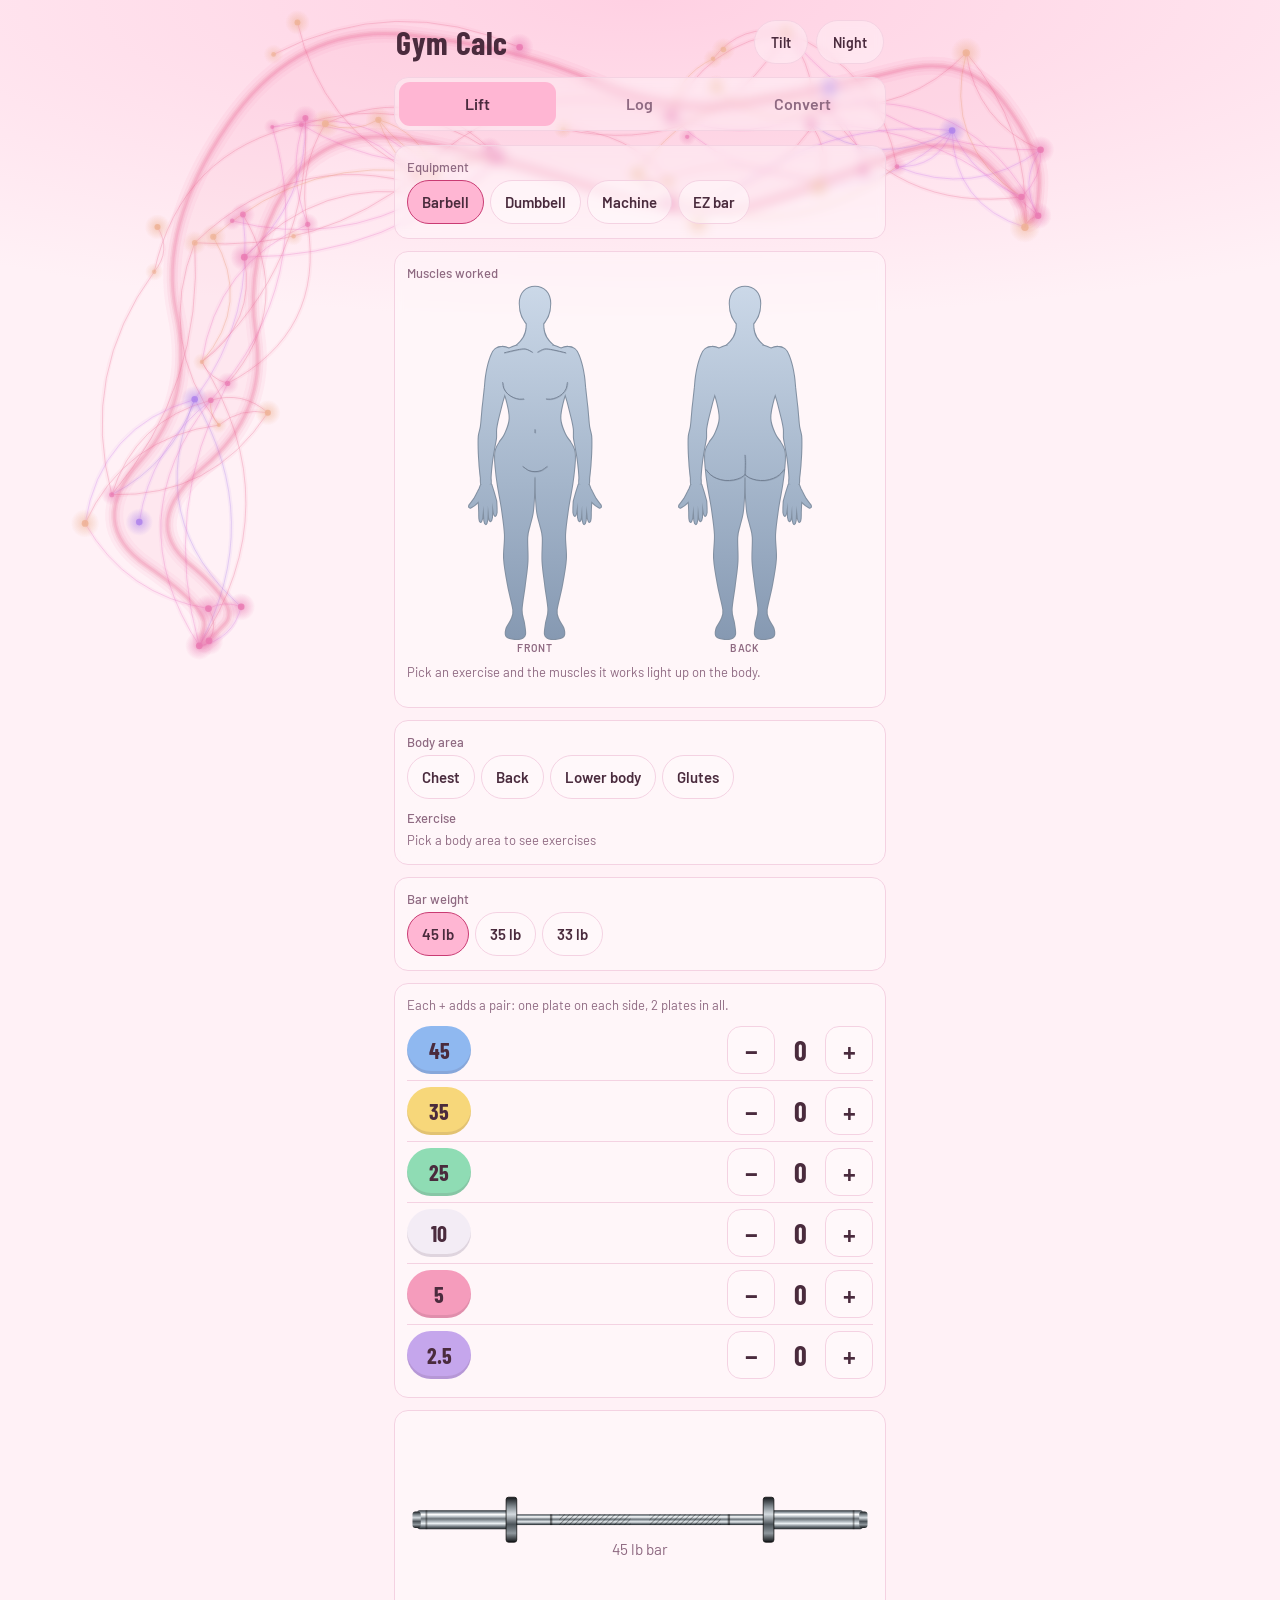
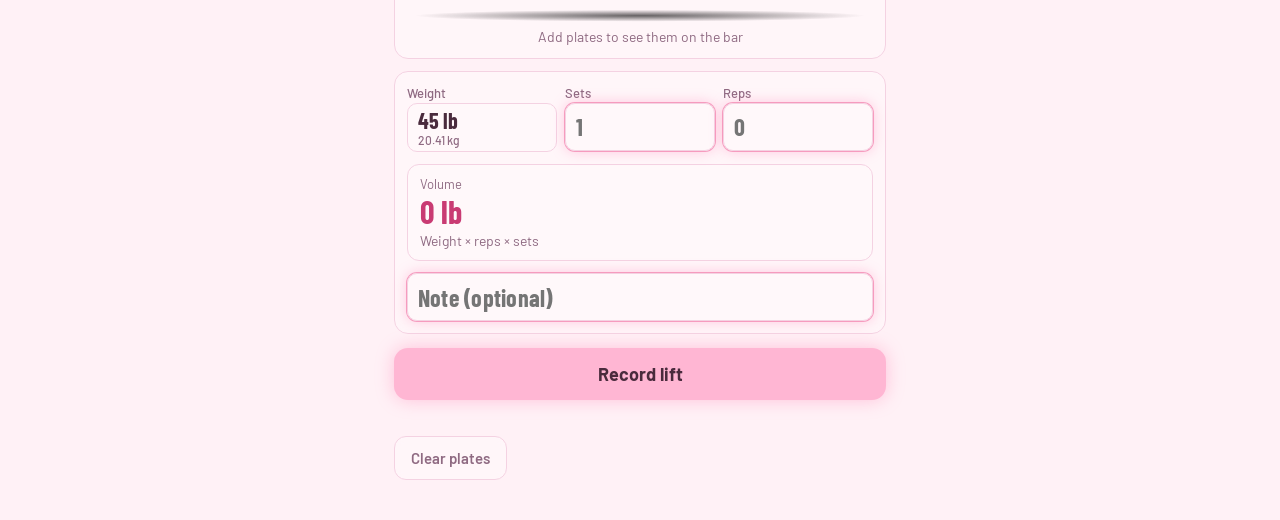
==== index.html @ 7ce55f6a "Add fitness calculator app v1" ====
<!DOCTYPE html>
<html lang="en">
<head>
<meta charset="utf-8">
<meta name="viewport" content="width=device-width, initial-scale=1, viewport-fit=cover">
<meta name="apple-mobile-web-app-capable" content="yes">
<title>Gym Calc</title>
<link rel="preconnect" href="https://fonts.googleapis.com">
<link rel="preconnect" href="https://fonts.gstatic.com" crossorigin>
<link href="https://fonts.googleapis.com/css2?family=Barlow+Condensed:wght@600;700&family=Barlow:wght@400;500;600&display=swap" rel="stylesheet">
<style>
:root{
  box-sizing:border-box;
  padding-top:env(safe-area-inset-top,0px);
  padding-bottom:env(safe-area-inset-bottom,0px);
  /* My Melody pastels: hood pink, milk white, lavender */
  --bg:#fff1f6; --surface:#ffffff; --ink:#4a2b3d; --muted:#8f6a82; --line:#f4d2e2;
  --accent:#ffb6d3; --accent-ink:#4a2b3d; --strong:#c93b73; --focus:#d9487f; --field:rgba(255,250,252,.55); --glow:rgba(255,182,211,.55);
  --res-bg:linear-gradient(135deg,rgba(255,217,232,.58) 0%,rgba(234,220,255,.58) 100%); --res-bd:#f6c6dc; --res-big:#c93b73; --res-ink:#4a2b3d; --res-alt:#7a5570; --res-why:#8f6a82;
  --glass:rgba(255,255,255,.34);
  --msil:#fbeff5; --mline:rgba(143,106,130,.6); --mn:rgba(143,106,130,.17); --mp:#ff8a1f; --ms:#ffd23a;
  --mpa:rgba(201,59,115,.82); --msa:rgba(255,150,195,.85);
  --glowline:rgba(240,111,160,.6); --glowbox:rgba(255,120,175,.40);
  --display:"Barlow Condensed","Arial Narrow",Impact,sans-serif;
  --body:"Barlow",system-ui,-apple-system,"Segoe UI",Roboto,sans-serif;
}
/* night version: plum with the same pink */
:root[data-theme="dark"]{
  --bg:#050a18; --surface:#0b1530; --ink:#e6f3ff; --muted:#8fb0d0; --line:#1b3358;
  --accent:#4fe3ff; --accent-ink:#031420; --strong:#4fe3ff; --focus:#4fe3ff; --field:rgba(6,14,32,.5); --glow:rgba(40,120,255,.22);
  --glass:rgba(8,16,40,.30);
  --msil:#0f1a33; --mline:rgba(143,176,208,.55); --mn:rgba(143,176,208,.17); --mp:#ff8a1f; --ms:#ffd23a;
  --mpa:rgba(79,227,255,.8); --msa:rgba(79,227,255,.38);
  --glowline:rgba(79,227,255,.75); --glowbox:rgba(0,200,255,.45);
  --res-bg:linear-gradient(135deg,rgba(14,40,96,.55) 0%,rgba(40,16,90,.55) 100%); --res-bd:#1f4a8a; --res-big:#7df3ff; --res-ink:#e6f3ff; --res-alt:#b8d4f0; --res-why:#8fb0d0;
}
html{scroll-padding-top:env(safe-area-inset-top,0px);background:radial-gradient(90% 320px at 50% 0,var(--glow),transparent) no-repeat,var(--bg)}
*,*::before,*::after{box-sizing:border-box}
body{margin:0;color:var(--ink);font-family:var(--body);font-size:16px;line-height:1.4;-webkit-text-size-adjust:100%;min-height:100vh}
main{max-width:520px;margin:0 auto;padding:14px 14px 40px}
.top{display:flex;align-items:center;justify-content:space-between;gap:10px;margin:6px 2px 12px}
h1{font-family:var(--display);font-size:32px;margin:0;letter-spacing:.02em;font-weight:700}
#modeBtn,#motionBtn{font:600 14px var(--body);min-height:44px;padding:0 16px;border-radius:22px;border:1px solid var(--line);background:var(--surface);color:var(--ink);cursor:pointer}
nav{display:grid;grid-template-columns:repeat(3,1fr);gap:6px;background:var(--surface);border:1px solid var(--line);padding:4px;border-radius:14px;margin-bottom:14px}
nav button{font:600 16px var(--body);min-height:44px;border:0;border-radius:11px;background:transparent;color:var(--muted);cursor:pointer}
nav button[aria-selected="true"]{background:var(--accent);color:var(--accent-ink)}
section[hidden]{display:none}
.row{background:var(--surface);border:1px solid var(--line);border-radius:14px;padding:12px;margin-bottom:10px;display:grid;grid-template-columns:1fr 24px 1fr;align-items:center;gap:6px}
.row .eq{text-align:center;color:var(--strong);font-weight:600}
.fld{position:relative}
.fld input{padding-right:46px}
.fld .unit{position:absolute;right:13px;top:50%;transform:translateY(-50%);font:600 15px var(--body);color:var(--muted);pointer-events:none}
label.f{display:block;font-size:13px;color:var(--muted);font-weight:500}
input[type=text],input[type=password]{width:100%;min-height:48px;border:1px solid var(--line);background:var(--field);color:var(--ink);border-radius:10px;padding:6px 10px;font:700 24px var(--display);letter-spacing:.01em}
input[type=text],input[type=password]{box-shadow:0 0 0 1px var(--glowline),0 0 14px var(--glowbox)}
input[type=text]:focus,input[type=password]:focus,button:focus-visible{outline:3px solid var(--focus);outline-offset:1px}
input[type=text]:focus,input[type=password]:focus{box-shadow:0 0 0 2px var(--glowline),0 0 24px var(--glowbox)}
.card{background:var(--surface);border:1px solid var(--line);border-radius:14px;padding:12px;margin-bottom:12px}
.seg{display:flex;gap:6px;flex-wrap:wrap;margin:4px 0 2px}
.seg button{font:600 15px var(--body);min-height:44px;padding:0 14px;border-radius:22px;border:1px solid var(--line);background:var(--field);color:var(--ink);cursor:pointer}
.seg button[aria-pressed="true"]{background:var(--accent);color:var(--accent-ink);border-color:var(--strong)}
.plate{display:grid;grid-template-columns:64px 1fr auto;align-items:center;gap:10px;padding:6px 0;border-top:1px solid var(--line)}
.plate:first-of-type{border-top:0}
.chip{height:48px;border-radius:24px;display:flex;align-items:center;justify-content:center;font:700 22px var(--display);box-shadow:inset 0 -3px 0 rgba(74,43,61,.12)}
.step{display:flex;align-items:center;gap:8px}
.step button{width:48px;height:48px;border-radius:14px;border:1px solid var(--line);background:var(--field);color:var(--ink);font:600 26px var(--body);cursor:pointer}
.step button:active{background:var(--accent)}
.step output{min-width:34px;text-align:center;font:700 28px var(--display)}
.result{background:var(--res-bg);border:1px solid var(--res-bd);color:var(--res-ink);border-radius:16px;padding:14px 16px;margin-bottom:12px}
.result .big{font:700 56px/1 var(--display);color:var(--res-big)}
.result .big small{font-size:24px;font-weight:600;margin-left:4px;color:var(--res-ink)}
.result .alt{font:600 26px var(--display);margin-top:4px;color:var(--res-alt)}
.result .why{font-size:14px;margin-top:8px;color:var(--res-why)}
.reset{font:600 15px var(--body);min-height:44px;padding:0 16px;border-radius:12px;border:1px solid var(--line);background:var(--surface);color:var(--muted);cursor:pointer}
.grid3{display:grid;grid-template-columns:repeat(3,1fr);gap:8px}
.viz{padding:8px 8px 12px}
.viz svg{display:block;width:100%;height:auto}
.viz .cap{font-size:14px;color:var(--muted);margin-top:4px;text-align:center}
.viz .cap.warn{color:var(--strong);font-weight:600}
.viz svg{overflow:visible}
.halo-glow,.halo-heart{transform-box:fill-box;transform-origin:center;opacity:0}
.halo-glow{animation:haloGlow 2.8s ease-out both}
.halo-heart{animation:haloHeart 2.8s ease-out both}
@keyframes haloGlow{0%{opacity:0;transform:scale(.95)}14%{opacity:.6;transform:scale(1)}58%{opacity:.46}100%{opacity:0;transform:scale(1.02)}}
@keyframes haloHeart{0%{opacity:0;transform:translate(0,0) scale(.4)}14%{opacity:1;transform:translate(0,0) scale(1)}60%{opacity:.85}100%{opacity:0;transform:translate(var(--dx,0px),var(--dy,0px)) scale(1.1)}}
@media (prefers-reduced-motion:reduce){.halo-glow,.halo-heart{animation:none;display:none}}
.hint{font-size:13px;color:var(--muted);margin:0 0 6px}
.pl2{font-size:14px;color:var(--muted)}
.wbox{min-height:48px;border:1px solid var(--line);background:var(--field);color:var(--ink);border-radius:10px;padding:4px 10px;white-space:nowrap;overflow:hidden}
.wbox .wmain{display:block;font:700 22px/1.15 var(--display)}
.wbox .wsub{display:block;font:500 12px/1.2 var(--body);color:var(--muted)}
.volbox{margin-top:12px;padding:10px 12px;border-radius:12px;border:1px solid var(--line);background:var(--field)}
.volbox .vbig{font:700 32px/1.1 var(--display);color:var(--strong)}
.volbox .vsub{font-size:14px;color:var(--muted);margin-top:2px}
.rec{width:100%;min-height:52px;border-radius:14px;border:0;background:var(--accent);color:var(--accent-ink);font:700 18px var(--body);cursor:pointer;margin:2px 0 6px;box-shadow:0 0 18px var(--glowbox)}
.msg{font-size:14px;margin:0 0 10px;min-height:20px;color:var(--strong)}
.entry{padding:12px 14px}
.entry .t{font-size:13px;color:var(--muted)}
.entry .h{font:700 24px/1.15 var(--display);margin:2px 0}
.entry .s{font-size:15px}
.entry .d{font-size:13px;color:var(--muted);margin-top:2px}
.entry .del{margin-top:8px;font:600 14px var(--body);min-height:40px;padding:0 14px;border-radius:10px;border:1px solid var(--line);background:var(--field);color:var(--muted);cursor:pointer}
#logBox{width:100%;min-height:90px;margin-top:8px;border:1px solid var(--line);background:var(--field);color:var(--ink);border-radius:10px;padding:8px;font:13px/1.35 monospace}
#logBox[hidden]{display:none}
#lExOther[hidden]{display:none}
#ghCard summary{cursor:pointer;min-height:44px;display:flex;align-items:center;font-weight:600;color:var(--ink)}
#ghCard [hidden]{display:none}
#ghCard .rec{margin-top:12px}
[hidden]{display:none!important}
.mapwrap svg{display:block;width:100%;max-width:420px;margin:0 auto;height:auto}
.mapwrap text{font:600 10px var(--body);fill:var(--muted);letter-spacing:.08em}
.mleg{display:flex;flex-direction:column;gap:4px;margin-top:8px;font-size:14px}
.mleg .k{display:inline-flex;align-items:center;gap:6px}
.mleg .sw{width:14px;height:14px;border-radius:4px;display:inline-block}
.mchip{display:inline-flex;align-items:center;margin-right:10px;white-space:nowrap}
.mdot{width:12px;height:12px;border-radius:4px;display:inline-block;margin-right:5px}
.mleg .sw.p{background:var(--mp)}
.mleg .sw.s{background:var(--ms);border:1px solid var(--mp)}
.mi{width:120px!important;text-align:center}
.stepbig{width:56px;height:48px;border-radius:12px;border:1px solid var(--line);background:var(--field);color:var(--ink);font:700 18px var(--body);cursor:pointer}
.btns{display:flex;gap:8px}
#motionBtn[hidden]{display:none}
#motionBtn[aria-pressed="true"]{background:var(--accent);color:var(--accent-ink);border-color:var(--strong)}
#bg{position:fixed;left:0;top:0;width:100%;height:100%;z-index:-1;pointer-events:none}
.card,.row,nav,#modeBtn,#motionBtn,.reset{background:var(--glass);-webkit-backdrop-filter:blur(4px);backdrop-filter:blur(4px)}
.row{background:transparent;border:0;padding:6px 2px;grid-template-columns:1fr 1fr;gap:14px;-webkit-backdrop-filter:none;backdrop-filter:none}
#motionBtn[aria-pressed="true"]{background:var(--accent)}
@media (prefers-reduced-motion:no-preference){.step button{transition:background .1s}}
</style>
</head>
<body>
<canvas id="bg" aria-hidden="true"></canvas>
<main>
  <div class="top"><h1>Gym Calc</h1><div class="btns"><button type="button" id="motionBtn" aria-pressed="false">Tilt</button><button type="button" id="modeBtn" aria-pressed="false">Night</button></div></div>
  <nav role="tablist" aria-label="Tools">
    <button role="tab" id="t-plates" aria-selected="true" data-tab="plates">Lift</button>
    <button role="tab" id="t-log" aria-selected="false" data-tab="log">Log</button>
    <button role="tab" id="t-conv" aria-selected="false" data-tab="conv">Convert</button>
  </nav>

  <section id="conv" role="tabpanel" aria-labelledby="t-conv" hidden></section>

  <section id="plates" role="tabpanel" aria-labelledby="t-plates">
    <div class="card">
      <label class="f">Equipment</label>
      <div class="seg" id="eqSeg"></div>
    </div>
    <div class="card" id="muscleCard">
      <label class="f">Muscles worked</label>
      <div class="mapwrap" id="mMap"></div>
      <div class="mleg" id="mLegend"></div>
      <p class="hint" id="mNote" style="margin:8px 0 0"></p>
    </div>
    <div class="card">
      <div id="lAreaWrap">
        <label class="f">Body area</label>
        <div class="seg" id="lArea"></div>
      </div>
      <label class="f" style="margin-top:10px" id="lExLabel">Exercise</label>
      <div class="seg" id="lEx"></div>
      <input type="text" id="lExOther" aria-label="Exercise name" autocomplete="off" placeholder="Exercise name" style="margin-top:8px" hidden>
      <div id="lAttWrap" hidden>
        <label class="f" style="margin-top:10px">Handle / attachment</label>
        <div class="seg" id="lAtt"></div>
      </div>
    </div>
    <div id="bbCtl">
      <div class="card">
        <label class="f">Bar weight</label>
        <div class="seg" id="pBarSeg"></div>
      </div>
      <div class="card">
        <p class="hint">Each + adds a pair: one plate on each side, 2 plates in all.</p>
        <div id="pList"></div>
      </div>
    </div>
    <div class="card" id="fxCard" hidden>
      <label class="f" id="fxLabel">Weight</label>
      <div id="fxBody"></div>
    </div>
    <div class="card viz" id="pViz"></div>
    <div class="card viz" id="dbViz" hidden></div>
    <div class="card viz" id="ezViz" hidden></div>
    <div class="card" id="liftCard">
      <div class="grid3">
        <div><label class="f">Weight</label><div class="wbox" id="lWeight"><span class="wmain" id="lWMain">0 lb</span><span class="wsub" id="lWSub">0 kg</span></div></div>
        <div><label class="f" for="lSets">Sets</label><input type="text" id="lSets" inputmode="numeric" autocomplete="off" placeholder="1"></div>
        <div><label class="f" for="lReps">Reps</label><input type="text" id="lReps" inputmode="numeric" autocomplete="off" placeholder="0"></div>
      </div>
      <div class="volbox" aria-live="polite">
        <div class="f" style="font-size:13px;color:var(--muted)">Volume</div>
        <div class="vbig" id="lVolBig">0 lb</div>
        <div class="vsub" id="lVolSub">Weight × reps × sets</div>
      </div>
      <input type="text" id="lNote" aria-label="Note" autocomplete="off" placeholder="Note (optional)" style="margin-top:12px">
    </div>
    <button type="button" class="rec" id="lRec">Record lift</button>
    <div class="msg" id="lMsg" role="status"></div>
    <button class="reset" id="pReset">Clear plates</button>
  </section>

  <section id="log" role="tabpanel" aria-labelledby="t-log" hidden>
    <div class="card">
      <div style="display:flex;justify-content:space-between;align-items:baseline;gap:8px">
        <strong id="logCount" style="font:700 22px var(--display)">0 lifts</strong>
        <span class="hint" id="logMsg" style="margin:0"></span>
      </div>
      <div class="seg">
        <button type="button" id="logCopy">Copy as CSV</button>
        <button type="button" id="logClear">Clear all</button>
      </div>
      <textarea id="logBox" readonly hidden aria-label="Log as CSV"></textarea>
    </div>
    <div class="card" id="ghCard">
      <strong style="font:700 20px var(--display)">Private GitHub backup</strong>
      <div class="hint" id="ghStatus" style="margin-top:4px">Saved on this device only.</div>
      <div class="seg">
        <button type="button" id="ghSync" hidden>Sync now</button>
        <button type="button" id="ghDisc" hidden>Disconnect</button>
      </div>
      <details id="ghSetup">
        <summary>Set up</summary>
        <label class="f" for="ghRepo">Private repository (owner/name)</label>
        <input type="text" id="ghRepo" placeholder="yourname/gym-log" autocomplete="off" autocapitalize="off" autocorrect="off" spellcheck="false">
        <label class="f" for="ghPath" style="margin-top:10px">File</label>
        <input type="text" id="ghPath" value="gym-log.json" autocomplete="off" autocapitalize="off" autocorrect="off" spellcheck="false">
        <label class="f" for="ghBranch" style="margin-top:10px">Branch</label>
        <input type="text" id="ghBranch" value="main" autocomplete="off" autocapitalize="off" autocorrect="off" spellcheck="false">
        <label class="f" for="ghToken" style="margin-top:10px">Access token</label>
        <input type="password" id="ghToken" placeholder="github_pat_..." autocomplete="off" autocapitalize="off" autocorrect="off" spellcheck="false">
        <button type="button" class="rec" id="ghConnect">Connect</button>
        <p class="hint">Use a separate PRIVATE repo for the log. Make a fine-grained token that can only reach that one repo, with Contents set to Read and write. The token stays on this device and is never put in the page's code.</p>
      </details>
    </div>
    <div id="logList"></div>
  </section>
</main>

<script>
(function(){
  var LB_PER_KG = 2.20462262185;
  function fmt(n){ if(!isFinite(n)) return ""; return String(parseFloat(n.toFixed(2))); }
  function num(s){ var v = parseFloat(String(s).replace(",", ".")); return isFinite(v) ? v : NaN; }


  /* ---------- E8 background: an elongated oval of E8 points that snakes across the screen when you tilt ---------- */
  var Bg = (function(){
    var cv = document.getElementById("bg");
    var reduce = !!(window.matchMedia && window.matchMedia("(prefers-reduced-motion: reduce)").matches);
    var KEEP_EVERY = 3;        // draw 1 in 3 of the edges between the remaining points
    var PAL = {
      light:{edge:["#b9a4ea","#c79fe6","#e497c8","#f08fb4","#f3a58f"], ea:.38, dot:["#b9a4ea","#d98bd0","#f27fae","#f6a38a"], da:.85, soft:true, contour:"#f08fb4"},
      dark:{edge:["#3a46ff","#1e7bff","#00d4ff","#8a4dff","#8fe6ff"], ea:.56, dot:["#00e5ff","#4a7dff","#a463ff","#ffffff"], da:.95, glow:true, spark:"#7df3ff", contour:"#4d7cff"}
    };
    var pal = PAL.light, theme = "light";
    // colours are built from a hue that the gyro (or the mouse on a computer) turns round the rainbow
    var HUE = {
      light:{base:265, edge:[0,20,55,75,115], dot:[0,35,65,115], con:75, sat:72, ls:[70,72,72,72,74], dl:[72,70,70,76]},
      dark: {base:235, edge:[0,-20,-45,30,-35], dot:[-45,-5,50,0], con:-10, sat:100, ls:[58,62,58,64,78], dl:[62,60,62,100]}
    };
    function hs(h, sa, l, a){ return "hsla(" + (((h % 360) + 360) % 360).toFixed(0) + "," + sa + "%," + l + "%," + (a == null ? 1 : a) + ")"; }
    var EC = [], DC = [], CC = "", SC = "", hue = 0, hueAcc = 0, gact = 0, rot = 0;
    function makeColors(h){
      var Hh = HUE[theme], kq;
      for(kq = 0; kq < 5; kq++) EC[kq] = hs(h + Hh.edge[kq], Hh.sat, Hh.ls[kq]);
      for(kq = 0; kq < 4; kq++) DC[kq] = (theme === "dark" && kq === 3) ? "#ffffff" : hs(h + Hh.dot[kq], Hh.sat, Hh.dl[kq]);
      CC = hs(h + Hh.con, Hh.sat, 62); SC = hs(h - 45, 100, 78);
    }
    function ca(c, a){ return c.charAt(0) === "#" ? rgba(c, a) : c.replace(/,[^,]*\)$/, "," + a + ")"); }

    // --- E8 roots (240), then keep 120 of them as 60 opposite pairs so the cloud stays balanced
    var roots = [], i, j, k, n;
    for(i = 0; i < 8; i++) for(j = i + 1; j < 8; j++) for(var si = -1; si <= 1; si += 2) for(var sj = -1; sj <= 1; sj += 2){
      var v = [0,0,0,0,0,0,0,0]; v[i] = si; v[j] = sj; roots.push(v);
    }
    for(n = 0; n < 256; n++){
      var v2 = [], neg = 0;
      for(k = 0; k < 8; k++){ var sg = ((n >> k) & 1) ? 1 : -1; if(sg < 0) neg++; v2.push(sg * 0.5); }
      if(neg % 2 === 0) roots.push(v2);
    }
    var keyOf = function(v){ return v.join(","); }, byKey = {}, seen = {}, pairs = [];
    roots.forEach(function(v, idx){ byKey[keyOf(v)] = idx; });
    roots.forEach(function(v, idx){
      if(seen[idx]) return;
      var ni = byKey[keyOf(v.map(function(x){ return -x; }))];
      seen[idx] = seen[ni] = 1; pairs.push([idx, ni]);
    });
    var order = pairs.map(function(p, pi){ return [(pi * 37) % pairs.length, p]; }).sort(function(a, b){ return a[0] - b[0]; });
    var kept = [];
    order.slice(0, pairs.length / 2).forEach(function(o){ kept.push(roots[o[1][0]], roots[o[1][1]]); });
    roots = kept;
    var N = roots.length;
    var allA = [], allB = [];
    for(i = 0; i < N; i++) for(j = i + 1; j < N; j++){
      var d = 0;
      for(k = 0; k < 8; k++) d += roots[i][k] * roots[j][k];
      if(Math.abs(d - 1) < 1e-9){ allA.push(i); allB.push(j); }
    }
    var stats = {roots:N, edges:allA.length};
    var ka = [], kb = [];
    for(i = 0; i < allA.length; i += KEEP_EVERY){ ka.push(allA[i]); kb.push(allB[i]); }
    var K = ka.length;
    var bend = new Float32Array(K);
    for(i = 0; i < K; i++) bend[i] = ((i % 2) ? 1 : -1) * (0.2 + 0.16 * (((i * 13) % 5) / 4));

    // --- the snake's route across the screen (normalised to the window): left edge up, over the top, down the right in S-bends
    var PATHN = [[.05,.66],[.05,.50],[.07,.34],[.10,.19],[.17,.08],[.30,.05],[.46,.08],[.62,.04],[.78,.07],[.90,.12],[.95,.26],[.92,.42],[.95,.58],
                 [.93,.74],[.87,.89],[.74,.95],[.58,.92],[.42,.95],[.26,.93],[.12,.87],[.06,.77]];     // a closed loop around the screen
    var poly = [], cumA = [0], pathLen = 1;
    function sampleCR(pts, nn){                          // smooth CLOSED curve through the points
      var n0 = pts.length, Q = [pts[n0 - 1]].concat(pts, [pts[0], pts[1]]), out = [], ii, kk2, t, u, p0, p1, p2, p3, c1x, c1y, c2x, c2y;
      for(ii = 1; ii <= n0; ii++){
        p0 = Q[ii-1]; p1 = Q[ii]; p2 = Q[ii+1]; p3 = Q[ii+2];
        c1x = p1[0] + (p2[0] - p0[0]) / 6; c1y = p1[1] + (p2[1] - p0[1]) / 6; c2x = p2[0] - (p3[0] - p1[0]) / 6; c2y = p2[1] - (p3[1] - p1[1]) / 6;
        for(kk2 = 0; kk2 < nn; kk2++){
          t = kk2 / nn; u = 1 - t;
          out.push([u*u*u*p1[0] + 3*u*u*t*c1x + 3*u*t*t*c2x + t*t*t*p2[0], u*u*u*p1[1] + 3*u*u*t*c1y + 3*u*t*t*c2y + t*t*t*p2[1]]);
        }
      }
      out.push(out[0].slice()); return out;
    }
    function buildPath(W, H){
      poly = sampleCR(PATHN.map(function(p){ return [(0.09 + 0.82 * p[0]) * W, (0.09 + 0.82 * p[1]) * H]; }), 14); cumA = [0];   // kept slightly inside the screen edges
      for(var ii = 1; ii < poly.length; ii++) cumA.push(cumA[ii-1] + Math.sqrt(Math.pow(poly[ii][0] - poly[ii-1][0], 2) + Math.pow(poly[ii][1] - poly[ii-1][1], 2)));
      pathLen = cumA[cumA.length - 1] || 1;
    }
    function pathAt(sv){                                 // point and normal at fraction sv of the route
      var tg = (((sv % 1) + 1) % 1) * pathLen, lo2 = 0, hi2 = cumA.length - 1, mid, f2, a2, b2, dx2, dy2, L2;
      while(hi2 - lo2 > 1){ mid = (lo2 + hi2) >> 1; if(cumA[mid] < tg) lo2 = mid; else hi2 = mid; }
      f2 = (tg - cumA[lo2]) / ((cumA[hi2] - cumA[lo2]) || 1); a2 = poly[lo2]; b2 = poly[hi2];
      dx2 = b2[0] - a2[0]; dy2 = b2[1] - a2[1]; L2 = Math.sqrt(dx2*dx2 + dy2*dy2) || 1;
      return [a2[0] + dx2 * f2, a2[1] + dy2 * f2, -dy2 / L2, dx2 / L2];
    }

    var ctx = cv && cv.getContext ? cv.getContext("2d") : null;
    var api = {stats:stats, kept:K, supported:false,
      setTheme:function(){}, enable:function(){ return Promise.resolve(false); }, disable:function(){}, isOn:function(){ return false; }};
    if(!ctx) return api;

    var base = new Float64Array(N*8), R = new Float64Array(N*8);
    for(i = 0; i < N; i++) for(k = 0; k < 8; k++) base[i*8 + k] = roots[i][k];
    var PL = [[0,1,1],[2,3,.79],[4,5,.61],[6,7,.47],[0,4,.31],[1,5,.27],[2,6,.23],[3,7,.19],[0,6,.13],[1,7,.11]];

    // --- groups: OUTLINE points sit evenly on the heart contour; INNER points fill the heart
    var isOut = new Uint8Array(N), OLx = new Float32Array(N), OLy = new Float32Array(N), ring = [], birth = new Float32Array(N), initR = new Float64Array(N), initX = new Float64Array(N);
    (function(){
      var NBIN = 24, best = [], rmax = new Float32Array(NBIN), o2, x0, y0, th2, r2, bn, kk;
      for(kk = 0; kk < NBIN; kk++) best.push(-1);
      for(i = 0; i < N; i++){
        o2 = i * 8;
        x0 = base[o2] + .45 * base[o2+3] + .3 * base[o2+6];
        y0 = base[o2+1] + .45 * base[o2+4] + .3 * base[o2+7];
        th2 = Math.atan2(x0, -y0); if(th2 < 0) th2 += 6.2832;          // clockwise from "up"
        r2 = Math.sqrt(x0*x0 + y0*y0); initR[i] = r2; initX[i] = x0;
        bn = Math.min(NBIN - 1, Math.floor(th2 / 6.2832 * NBIN));
        if(r2 > rmax[bn]){ rmax[bn] = r2; best[bn] = i; }
      }
      ring = best.filter(function(q){ return q >= 0; });
      ring.forEach(function(idx, r){                    // evenly spaced around the oval's edge
        var psi = (r + 0.5) / ring.length * 6.2832;
        isOut[idx] = 1;
        OLx[idx] = Math.sin(psi);                       // along the snake
        OLy[idx] = -Math.cos(psi);                      // across it
      });
      // inner points are "born" one after another, from the middle outwards: 15 right after the first second, the rest by about 70
      var inner = [], early = {}, later = [], stepE;
      for(kk = 0; kk < N; kk++) if(!isOut[kk]) inner.push(kk);
      inner.sort(function(a2, b2){ return initX[a2] - initX[b2]; });          // walk along the body ...
      stepE = inner.length / 36;
      for(kk = 0; kk < 36; kk++) early[inner[Math.min(inner.length - 1, Math.floor(kk * stepE + stepE / 2))]] = 1;   // ... and take 36 evenly spread points to start with
      inner.forEach(function(idx){ if(!early[idx]) later.push(idx); });
      later.sort(function(a2, b2){ return initR[a2] - initR[b2]; });
      Object.keys(early).forEach(function(idx, n3){ birth[+idx] = 0.05 + n3 * 0.015; });
      later.forEach(function(idx, rnk){ birth[idx] = 6 + 64 * Math.pow(rnk / Math.max(1, later.length - 1), 0.85); });
    })();

    var pAlpha = new Float32Array(N), dA = new Float32Array(N);
    for(i = 0; i < N; i++) dA[i] = 1;
    var tx3 = new Float32Array(N), ty3 = new Float32Array(N), tz3 = new Float32Array(N);
    var sx = new Float32Array(N), sy = new Float32Array(N), sd = new Float32Array(N), hid = new Float32Array(N);
    var eBr = new Float32Array(K), eBk = new Uint8Array(K);
    var NB = 32, rb = new Float32Array(NB), rbT = new Float32Array(NB), rbInit = false, phA = new Float64Array(N), rrA = new Float64Array(N);
    var SP = [];
    for(i = 0; i < 18; i++) SP.push({e:-1, u:1, v:0.8 + Math.random() * 1.2});

    var W = 0, H = 0, dpr = 1, needDraw = true;
    function resize(){
      dpr = Math.min(window.devicePixelRatio || 1, 2);
      W = window.innerWidth; H = window.innerHeight;
      cv.width = Math.round(W * dpr); cv.height = Math.round(H * dpr);
      buildPath(W, H);
      needDraw = true;
      if(reduce) render(.016);
    }
    function clamp(x, a, b){ return x < a ? a : (x > b ? b : x); }
    function rgba(hex, a){ var v = parseInt(hex.slice(1), 16); return 'rgba(' + (v >> 16) + ',' + ((v >> 8) & 255) + ',' + (v & 255) + ',' + a + ')'; }

    var clock = 0, tx = 0, ty = 0, stx = 0, sty = 0, act = 0, last = 0, acc = 0, stride = 1, cost = 0, nf = 0, rhoS = 0, prog = 0, tprog = 0, mode = 0, sS = null, sGap = 0, wph = 0;

    function render(dt){
      if(W < 2 || H < 2) return;
      // tilt -> smoothed position; "act" says how much tilting is happening right now
      var pstx = stx, psty = sty, s = Math.min(1, dt * 6);
      stx += (tx - stx) * s; sty += (ty - sty) * s;
      var vel = (Math.abs(stx - pstx) + Math.abs(sty - psty)) / Math.max(dt, 0.001);
      var pprog = prog; prog += (tprog - prog) * Math.min(1, dt * 3);                      // how far down the page you are (0 top .. 1 bottom)
      gact += (Math.min(1, vel * 0.5) - gact) * Math.min(1, dt * 5);                       // how much the phone is moving
      hueAcc += dt * gact * 70;                                                             // keep cycling through the rainbow while it moves
      hue = HUE[theme].base + 150 * stx + 100 * sty + hueAcc; makeColors(hue);
      act += (Math.min(1, vel * 0.5 + Math.abs(prog - pprog) / Math.max(dt, 0.001) * 8 + sGap * 6) - act) * Math.min(1, dt * 5);

      // the 8D rotation is steered by the tilt only (rests at 0 when you hold still)
      if(!reduce) rot += dt * 0.1;                      // the E8 pattern turns on its own, slowly
      var angle = rot;
      var tNow = reduce ? 1e6 : clock, grow = 0.9 + 0.1 * (1 - Math.exp(-tNow / 35)), pa;   // inner cluster starts small and spreads
      R.set(base);
      var p, o, a, b, th, c, sn, xa, xb;
      for(p = 0; p < PL.length; p++){
        a = PL[p][0]; b = PL[p][1]; th = angle * PL[p][2]; c = Math.cos(th); sn = Math.sin(th);
        for(i = 0; i < N; i++){
          o = i * 8; xa = R[o + a]; xb = R[o + b];
          R[o + a] = c * xa - sn * xb; R[o + b] = sn * xa + c * xb;
        }
      }
      var rho = 0, x, y, hh, hmin = 1e9, hmax = -1e9;
      for(i = 0; i < N; i++){
        o = i * 8;
        x = R[o] + .45 * R[o+3] + .3 * R[o+6];
        y = R[o+1] + .45 * R[o+4] + .3 * R[o+7];
        tx3[i] = x; ty3[i] = y; tz3[i] = R[o+2] + .45 * R[o+5] + .3 * R[o+6];
        hh = Math.sqrt(x*x + y*y); if(hh > rho) rho = hh;
        hh = 0; for(k = 3; k < 8; k++) hh += R[o + k] * R[o + k];
        hh = Math.sqrt(hh); hid[i] = hh; if(hh < hmin) hmin = hh; if(hh > hmax) hmax = hh;
      }
      rhoS = rhoS ? rhoS + (rho - rhoS) * Math.min(1, dt * 2) : rho;
      for(i = 0; i < N; i++) hid[i] = (hid[i] - hmin) / (hmax - hmin + 1e-12);

      // the snake: an oval of E8 points that slides along the S-shaped route as you tilt
      var Hl = 0.24, Wpx = Math.min(W, H) * 0.075, Aw = Wpx * 0.85;   // long, slim and wiggly
      wph += dt * (0.5 + act * 2.2);                   // the helix and the ripple keep turning gently                                                          // the wiggle travels down the body while it moves
      var sTarget = mode === 0 ? 0.17 + prog * 0.57 : 0.74 + (1 - prog) * 0.43;   // heading down: top-left -> right side -> bottom;  after the bottom: bottom -> up the LEFT side -> top-left
      if(sS === null) sS = sTarget;
      var dS = ((sTarget - sS + 0.5) % 1 + 1) % 1 - 0.5;                           // shortest way round the loop, so it never rewinds
      sS += dS * Math.min(1, dt * 8); sGap = Math.abs(dS);
      var s0 = sS;
      var ux, uy, ph, q, f, w, xm, ym, zm, bi, rbound, j0, j1, psn, wave, spp, tpr, psi, zz, crs, dp;
      rb.fill(0);
      for(i = 0; i < N; i++){
        ux = tx3[i]; uy = -ty3[i];
        phA[i] = Math.atan2(uy, ux); rrA[i] = Math.sqrt(ux*ux + uy*uy);
        if(isOut[i]) continue;
        bi = ((Math.floor((phA[i] + Math.PI) / (2 * Math.PI) * NB) % NB) + NB) % NB;
        if(rrA[i] > rb[bi]) rb[bi] = rrA[i];
      }
      for(pass = 0; pass < 3; pass++) for(bi = 0; bi < NB; bi++) if(rb[bi] === 0) rb[bi] = (rb[(bi + NB - 1) % NB] + rb[(bi + 1) % NB]) / 2;
      for(bi = 0; bi < NB; bi++){
        var sm = (rb[(bi + NB - 1) % NB] + 2 * rb[bi] + rb[(bi + 1) % NB]) / 4;
        rbT[bi] = rbInit ? rbT[bi] + (sm - rbT[bi]) * Math.min(1, dt * 3) : sm;
      }
      rbInit = true;
      for(i = 0; i < N; i++){
        pAlpha[i] = isOut[i] ? 1 : clamp((tNow - birth[i]) / 1.0, 0, 1);
        if(isOut[i]){ xm = OLx[i]; ym = OLy[i]; zm = tz3[i] / rhoS * 0.3; dA[i] = 1; }
        else {
          ph = phA[i];
          f = (ph + Math.PI) / (2 * Math.PI) * NB; j0 = ((Math.floor(f) % NB) + NB) % NB; j1 = (j0 + 1) % NB; w = f - Math.floor(f);
          rbound = rbT[j0] * (1 - w) + rbT[j1] * w;
          q = Math.pow(Math.min(1, rrA[i] / (rbound + 1e-9)), 0.75) * 0.85 * grow;
          xm = q * Math.cos(ph); ym = q * Math.sin(ph); zm = tz3[i] / rhoS * 0.45;
          psi = 6.2832 * 1.25 * xm + wph * 1.4;           // screw the cross-section round the spine: a slow double-helix feel
          zz = zm * 1.7; crs = ym * Math.cos(psi) - zz * Math.sin(psi); dp = ym * Math.sin(psi) + zz * Math.cos(psi);
          ym = crs; zm = dp * 0.5; dA[i] = 0.6 + 0.4 * clamp((dp + 1) / 2, 0, 1);   // the far side of the helix is dimmer
        }
        spp = s0 + xm * Hl;
        wave = Aw * Math.sin(6.2832 * 13 * spp - wph);                  // S-bends that stay on the track, like a snake following its trail
        tpr = 0.62 + 0.38 * (xm + 1) / 2;                               // slimmer tail, fuller head
        psn = pathAt(spp);
        sx[i] = psn[0] + psn[2] * (ym * Wpx * tpr + wave);
        sy[i] = psn[1] + psn[3] * (ym * Wpx * tpr + wave);
        sd[i] = zm;
      }

      var emin = 1e9, emax = -1e9, m, m2, e, ia, ib;
      for(e = 0; e < K; e++){
        ia = ka[e] * 8; ib = kb[e] * 8; m2 = 0;
        for(k = 3; k < 8; k++){ m = (R[ia + k] + R[ib + k]) * .5; m2 += m * m; }
        m2 = Math.sqrt(m2); eBr[e] = m2;
        if(m2 < emin) emin = m2; if(m2 > emax) emax = m2;
      }
      var er = emax - emin + 1e-12;
      for(e = 0; e < K; e++) eBk[e] = Math.min(4, Math.floor((eBr[e] - emin) / er * 5));

      // ---- draw ----
      ctx.setTransform(dpr, 0, 0, dpr, 0, 0);
      ctx.clearRect(0, 0, W, H);
      ctx.lineCap = "round"; ctx.lineJoin = "round";
      var glow = !!pal.glow;
      ctx.globalCompositeOperation = glow ? "lighter" : "source-over";
      var maxLen = Wpx * 4.4, bk, ax, ay, bx, by, dx, dy, len, shim;
      var ringRamp = 1, grp, gf, oo;   // lines that cross the middle wait for the cluster
      for(bk = 0; bk < 5; bk++){
        shim = glow ? 0.86 + 0.14 * act * Math.sin(clock * 4.5 + bk * 1.9) : 1;     // flicker only while tilting
        for(grp = 0; grp < 2; grp++){
          gf = grp ? ringRamp : 1;
          if(gf <= 0) continue;
          ctx.strokeStyle = EC[bk];
          ctx.beginPath();
          for(e = 0; e < K; e += stride){
            if(eBk[e] !== bk || pAlpha[ka[e]] <= 0 || pAlpha[kb[e]] <= 0) continue;
            oo = (isOut[ka[e]] && isOut[kb[e]]) ? 1 : 0;
            if(oo !== grp) continue;
            ax = sx[ka[e]]; ay = sy[ka[e]]; bx = sx[kb[e]]; by = sy[kb[e]];
            dx = bx - ax; dy = by - ay; len = Math.sqrt(dx*dx + dy*dy);
            if(len > maxLen) continue;
            ctx.moveTo(ax, ay);
            ctx.quadraticCurveTo((ax + bx) / 2 - dy * bend[e], (ay + by) / 2 + dx * bend[e], bx, by);
          }
          if(glow){ ctx.lineWidth = 3.8; ctx.globalAlpha = pal.ea * 0.2 * shim * gf; ctx.stroke(); }
          else if(pal.soft){ ctx.lineWidth = 4.2; ctx.globalAlpha = pal.ea * 0.22 * gf; ctx.stroke(); }
          ctx.lineWidth = glow ? 1.05 : 0.9;
          ctx.globalAlpha = pal.ea * (0.8 + 0.1 * bk) * shim * gf;
          ctx.stroke();
        }
      }

      // the heart contour: no hard line, just a soft glow that follows the outline group
      var rn = ring.length;
      if(rn > 2){
        ctx.beginPath();
        var p0x = sx[ring[rn-1]], p0y = sy[ring[rn-1]], p1x = sx[ring[0]], p1y = sy[ring[0]];
        ctx.moveTo((p0x + p1x) / 2, (p0y + p1y) / 2);
        for(k = 0; k < rn; k++){
          var A = ring[k], B2 = ring[(k + 1) % rn];
          ctx.quadraticCurveTo(sx[A], sy[A], (sx[A] + sx[B2]) / 2, (sy[A] + sy[B2]) / 2);
        }
        ctx.closePath();
        if(pal.soft){                                   // day: faint pink bloom inside the heart
          ctx.globalAlpha = 1; ctx.fillStyle = ca(CC, .06); ctx.fill();
        }
        ctx.strokeStyle = CC;
        var gw = [18, 11, 6, 3], ga = glow ? [.035, .06, .09, .13] : [.05, .08, .12, .16], gi;
        for(gi = 0; gi < gw.length; gi++){ ctx.lineWidth = gw[gi]; ctx.globalAlpha = ga[gi]; ctx.stroke(); }
      }

      var col, rd, gs = 1.35 + 0.55 * (1 - Math.exp(-clock / 90));   // points start at default size and grow
      for(i = 0; i < N; i++){
        if(!isFinite(sx[i]) || !isFinite(sy[i]) || !isFinite(sd[i])) continue;
        pa = pAlpha[i] * dA[i]; if(pa <= 0) continue;
        col = DC[clamp(Math.floor(hid[i] * 4), 0, 3)];
        rd = clamp(2.1 + sd[i] * 1.6, 1.2, 3.8) * gs * (isOut[i] ? 1.15 : 1) * (0.4 + 0.6 * pa);
        ctx.fillStyle = col;
        if(glow){
          ctx.globalAlpha = 0.16 * pa; ctx.beginPath(); ctx.arc(sx[i], sy[i], rd * 3.0, 0, 6.2832); ctx.fill();
          ctx.globalAlpha = 0.28 * pa; ctx.beginPath(); ctx.arc(sx[i], sy[i], rd * 1.9, 0, 6.2832); ctx.fill();
        } else if(pal.soft){
          var hg = ctx.createRadialGradient(sx[i], sy[i], 0, sx[i], sy[i], rd * 4.2);
          hg.addColorStop(0, ca(col, .6)); hg.addColorStop(1, ca(col, 0));
          ctx.globalAlpha = pa; ctx.fillStyle = hg; ctx.beginPath(); ctx.arc(sx[i], sy[i], rd * 4.2, 0, 6.2832); ctx.fill();
          ctx.fillStyle = col;
        }
        ctx.globalAlpha = pal.da * pa;
        ctx.beginPath(); ctx.arc(sx[i], sy[i], rd, 0, 6.2832); ctx.fill();
        if(glow && hid[i] > 0.7){ ctx.fillStyle = "#ffffff"; ctx.globalAlpha = 0.9 * pa; ctx.beginPath(); ctx.arc(sx[i], sy[i], rd * 0.45, 0, 6.2832); ctx.fill(); }
      }
      if(glow && act > 0.03){                    // sparks run along the curves only while you tilt
        var sk, mm, uu, px, py, qx, qy, tries, ee, sa = Math.min(1, act * 1.6);
        for(i = 0; i < SP.length; i++){
          sk = SP[i];
          sk.u += dt * sk.v * (0.3 + 1.7 * act);
          if(sk.u >= 1){
            sk.u = 0; sk.e = -1;
            for(tries = 0; tries < 14; tries++){
              ee = Math.floor(Math.random() * K);
              dx = sx[kb[ee]] - sx[ka[ee]]; dy = sy[kb[ee]] - sy[ka[ee]]; len = Math.sqrt(dx*dx + dy*dy);
              if(len <= maxLen && len > 14 && pAlpha[ka[ee]] >= 1 && pAlpha[kb[ee]] >= 1){ sk.e = ee; break; }
            }
          }
          if(sk.e < 0) continue;
          e = sk.e; ax = sx[ka[e]]; ay = sy[ka[e]]; bx = sx[kb[e]]; by = sy[kb[e]];
          dx = bx - ax; dy = by - ay;
          qx = (ax + bx) / 2 - dy * bend[e]; qy = (ay + by) / 2 + dx * bend[e];
          for(mm = 0; mm < 6; mm++){
            uu = sk.u - mm * 0.035; if(uu < 0) break;
            px = (1-uu)*(1-uu)*ax + 2*(1-uu)*uu*qx + uu*uu*bx;
            py = (1-uu)*(1-uu)*ay + 2*(1-uu)*uu*qy + uu*uu*by;
            if(mm === 0){ ctx.globalAlpha = .35 * sa; ctx.fillStyle = SC; ctx.beginPath(); ctx.arc(px, py, 8, 0, 6.2832); ctx.fill(); }
            ctx.globalAlpha = (1 - mm / 6) * 0.95 * sa;
            ctx.fillStyle = mm === 0 ? "#ffffff" : SC;
            ctx.beginPath(); ctx.arc(px, py, Math.max(0.8, (mm === 0 ? 2.6 : 2.0 - mm * 0.25)), 0, 6.2832); ctx.fill();
          }
        }
      }
      ctx.globalAlpha = 1; ctx.globalCompositeOperation = "source-over";
    }

    function loop(ts){
      var dt = last ? Math.min((ts - last) / 1000, .1) : .016; last = ts;
      clock += dt; acc += dt;
      var idle = false;                                 // the turning never stops
      if(!idle || needDraw || acc > (clock < 150 ? 0.045 : 0.15)){          // resting = a still heart, redrawn only a few times a second (growth)
        var t0 = performance.now();
        try{ render(acc); }catch(err){ if(window.console) console.warn("bg frame skipped:", err); }
        acc = 0; needDraw = false;
        cost += performance.now() - t0; nf++;
        if(nf === 45){ if(cost / nf > 12 && stride < 3) stride++; cost = 0; nf = 0; }
      }
      requestAnimationFrame(loop);
    }

    // --- tilt input: the iPhone gyro (or the mouse on a computer) ---
    var motionOn = false, ob = null;
    function onOri(e){
      if(e.gamma == null || e.beta == null) return;
      if(!ob) ob = {b:e.beta, g:e.gamma};
      ob.b += (e.beta - ob.b) * .0015; ob.g += (e.gamma - ob.g) * .0015;   // slowly re-centres
      tx = clamp((e.gamma - ob.g) / 30, -1, 1);
      ty = clamp((e.beta - ob.b) / 30, -1, 1);
    }
    api.enable = function(){
      var D = window.DeviceOrientationEvent;
      function on(){ window.addEventListener("deviceorientation", onOri); motionOn = true; ob = null; return true; }
      if(D && typeof D.requestPermission === "function"){
        return D.requestPermission().then(function(r){ return r === "granted" ? on() : false; });
      }
      return Promise.resolve(on());
    };
    api.disable = function(){ window.removeEventListener("deviceorientation", onOri); motionOn = false; tx = 0; ty = 0; ob = null; };
    api.isOn = function(){ return motionOn; };
    api.supported = ("DeviceOrientationEvent" in window) && !reduce;
    api.setTheme = function(th){ theme = th === "dark" ? "dark" : "light"; pal = PAL[theme]; needDraw = true; if(reduce) render(.016); };
    api.frame = function(dt){ render(dt || .016); };

    window.addEventListener("pointermove", function(e){          // computer only: the mouse stands in for tilting
      if(motionOn || e.pointerType !== "mouse" || W < 2 || H < 2) return;
      tx = (e.clientX / W - .5) * 2; ty = (e.clientY / H - .5) * 2;
    });
    function onScroll(){
      var m = Math.max(1, document.documentElement.scrollHeight - window.innerHeight), y = window.scrollY || document.documentElement.scrollTop || 0;
      tprog = clamp(y / m, 0, 1);
      if(m > 40 && m - y <= 24) mode = 1;          // bottom reached: from here the snake heads back up the left-hand side
      else if(y <= 24) mode = 0;                   // back at the top: the next trip goes down the right again
    }
    if(!reduce){ window.addEventListener("scroll", onScroll, {passive:true}); window.addEventListener("resize", onScroll); onScroll(); prog = tprog; }
    api.setProgress = function(v, m){ tprog = prog = clamp(v, 0, 1); if(m != null) mode = m; sS = null; needDraw = true; };
    window.addEventListener("resize", resize);
    resize();
    if(reduce) render(.016); else requestAnimationFrame(loop);
    return api;
  })();

  /* ---------- Tabs ---------- */
  var tabs = document.querySelectorAll("nav button");
  var logReady = false;
  function showTab(name){
    if(["plates","log","conv"].indexOf(name) < 0) name = "plates";
    tabs.forEach(function(b){ b.setAttribute("aria-selected", b.dataset.tab === name ? "true" : "false"); });
    ["plates","log","conv"].forEach(function(id){ document.getElementById(id).hidden = (id !== name); });
    if(name === "log" && logReady) renderLog();
    try{ localStorage.setItem("gymcalc.tab", name); }catch(e){}
  }
  tabs.forEach(function(b){ b.addEventListener("click", function(){ showTab(b.dataset.tab); }); });
  try{ var saved = localStorage.getItem("gymcalc.tab"); if(saved) showTab(saved); }catch(e){}

  /* ---------- Theme (pastel by default, plum night mode) ---------- */
  var modeBtn = document.getElementById("modeBtn");
  function setTheme(t){
    if(t === "dark") document.documentElement.setAttribute("data-theme", "dark");
    else document.documentElement.removeAttribute("data-theme");
    modeBtn.setAttribute("aria-pressed", String(t === "dark"));
    modeBtn.textContent = t === "dark" ? "Day" : "Night";
    Bg.setTheme(t);
    try{ localStorage.setItem("gymcalc.theme", t); }catch(e){}
  }
  var th = "light";
  try{ th = localStorage.getItem("gymcalc.theme") || "light"; }catch(e){}
  setTheme(th);
  modeBtn.addEventListener("click", function(){
    setTheme(document.documentElement.getAttribute("data-theme") === "dark" ? "light" : "dark");
  });

  var motionBtn = document.getElementById("motionBtn");
  if(!Bg.supported) motionBtn.hidden = true;
  function motionUI(on){ motionBtn.setAttribute("aria-pressed", String(on)); motionBtn.textContent = on ? "Tilt on" : "Tilt"; }
  motionBtn.addEventListener("click", function(){
    if(Bg.isOn()){ Bg.disable(); motionUI(false); return; }
    Bg.enable().then(function(ok){
      if(ok) motionUI(true); else motionBtn.textContent = "Tilt blocked";
    }).catch(function(){ motionBtn.textContent = "Tilt n/a"; });
  });

  /* ---------- Converter ---------- */
  var pairs = [
    {a:"lb", b:"kg", ab:function(x){return x/LB_PER_KG;}, ba:function(x){return x*LB_PER_KG;}},
    {a:"mi", b:"km", ab:function(x){return x*1.609344;}, ba:function(x){return x/1.609344;}},
    {a:"in", b:"cm", ab:function(x){return x*2.54;}, ba:function(x){return x/2.54;}},
    {a:"ft", b:"m",  ab:function(x){return x*0.3048;}, ba:function(x){return x/0.3048;}},
    {a:"°F", b:"°C", ab:function(x){return (x-32)*5/9;}, ba:function(x){return x*9/5+32;}}
  ];
  var conv = document.getElementById("conv");
  pairs.forEach(function(p, i){
    var row = document.createElement("div");
    row.className = "row";
    row.innerHTML =
      '<div class="fld"><input type="text" id="a'+i+'" aria-label="'+p.a+'" inputmode="decimal" autocomplete="off" placeholder="0"><span class="unit">'+p.a+'</span></div>' +
      '<div class="fld"><input type="text" id="b'+i+'" aria-label="'+p.b+'" inputmode="decimal" autocomplete="off" placeholder="0"><span class="unit">'+p.b+'</span></div>';
    conv.appendChild(row);
    var A = row.querySelector("#a"+i), B = row.querySelector("#b"+i);
    A.addEventListener("input", function(){ var v = num(A.value); B.value = isNaN(v) ? "" : fmt(p.ab(v)); });
    B.addEventListener("input", function(){ var v = num(B.value); A.value = isNaN(v) ? "" : fmt(p.ba(v)); });
  });

  /* ---------- Segmented helper ---------- */
  function seg(el, options, getVal, onPick){
    el.innerHTML = "";
    options.forEach(function(o){
      var b = document.createElement("button");
      b.type = "button";
      b.textContent = o.label;
      b.setAttribute("aria-pressed", String(getVal() === o.value));
      b.addEventListener("click", function(){ onPick(o.value); });
      el.appendChild(b);
    });
  }

  /* ---------- Plates ---------- */
  var SETS = {
    lb: {plates:[45,35,25,10,5,2.5], bars:[45,35,33], colors:{
      "45":["#8fb8f0","#4a2b3d"],"35":["#f7d77a","#4a2b3d"],"25":["#8fdcb4","#4a2b3d"],"10":["#f3ecf5","#4a2b3d"],"5":["#f59cbc","#4a2b3d"],"2.5":["#c5a6ec","#4a2b3d"]}},
    kg: {plates:[25,20,15,10,5,2.5,1.25], bars:[20,15], colors:{
      "25":["#f59cbc","#4a2b3d"],"20":["#8fb8f0","#4a2b3d"],"15":["#f7d77a","#4a2b3d"],"10":["#8fdcb4","#4a2b3d"],"5":["#f3ecf5","#4a2b3d"],"2.5":["#c5a6ec","#4a2b3d"],"1.25":["#cfd4dc","#4a2b3d"]}}
  };
  var P = {unit:"lb", mode:"side", bar:45, halo:false, counts:{lb:{}, kg:{}}};   // each + is a pair: one plate per side

  function plateTotal(){
    var set = SETS[P.unit], sum = 0, parts = [];
    set.plates.forEach(function(w){
      var c = P.counts[P.unit][w] || 0;
      if(c){ sum += c*w; parts.push(c+" × "+w); }
    });
    var total = sum*2 + P.bar;                       // every + is 2 plates, so double it behind the scenes
    var why = parts.length ? parts.join(" + ") + " each side" : "Tap + to add a pair of plates (one each side)";
    if(parts.length && P.bar) why += " + " + P.bar + " bar";
    return {total:total, why:why};
  }

  /* ---------- Barbell drawing ---------- */
  var DEFS =
    '<defs>' +
    // mirror-polished chrome for bar and sleeves
    '<linearGradient id="chrome" x1="0" y1="0" x2="0" y2="1"><stop offset="0" stop-color="#262b30"/><stop offset=".12" stop-color="#97a0a7"/><stop offset=".22" stop-color="#ffffff"/><stop offset=".32" stop-color="#c7ced3"/><stop offset=".45" stop-color="#6b7278"/><stop offset=".58" stop-color="#a9b1b7"/><stop offset=".70" stop-color="#e9eef1"/><stop offset=".85" stop-color="#788087"/><stop offset="1" stop-color="#1f2327"/></linearGradient>' +
    '<linearGradient id="steel" x1="0" y1="0" x2="0" y2="1"><stop offset="0" stop-color="#15181b"/><stop offset=".2" stop-color="#7d868c"/><stop offset=".38" stop-color="#d4dadf"/><stop offset=".6" stop-color="#4c5359"/><stop offset=".8" stop-color="#8f979d"/><stop offset="1" stop-color="#121417"/></linearGradient>' +
    // gunmetal layer that gives coloured plates a metal body
    '<linearGradient id="steelOv" x1="0" y1="0" x2="0" y2="1"><stop offset="0" stop-color="#2f353a"/><stop offset=".2" stop-color="#d3dade"/><stop offset=".4" stop-color="#868e94"/><stop offset=".6" stop-color="#454b51"/><stop offset=".8" stop-color="#9aa2a8"/><stop offset="1" stop-color="#1f2326"/></linearGradient>' +
    // specular highlights + falloff
    '<linearGradient id="shine" x1="0" y1="0" x2="0" y2="1"><stop offset="0" stop-color="#000" stop-opacity=".55"/><stop offset=".09" stop-color="#fff" stop-opacity=".80"/><stop offset=".19" stop-color="#fff" stop-opacity=".12"/><stop offset=".32" stop-color="#fff" stop-opacity=".32"/><stop offset=".52" stop-color="#000" stop-opacity=".06"/><stop offset=".78" stop-color="#000" stop-opacity=".32"/><stop offset=".90" stop-color="#fff" stop-opacity=".22"/><stop offset="1" stop-color="#000" stop-opacity=".72"/></linearGradient>' +
    // fine turned-metal lines around the plate edge
    '<pattern id="brush" width="1.6" height="10" patternUnits="userSpaceOnUse"><line x1=".4" y1="0" x2=".4" y2="10" stroke="#fff" stroke-opacity=".14" stroke-width=".5"/></pattern>' +
    '<pattern id="knurl" width="3" height="3" patternUnits="userSpaceOnUse" patternTransform="rotate(45)"><line x1="0" y1="0" x2="0" y2="3" stroke="#000" stroke-opacity=".55" stroke-width="1"/></pattern>' +
    '<radialGradient id="floor"><stop offset="0" stop-color="#000" stop-opacity=".6"/><stop offset="1" stop-color="#000" stop-opacity="0"/></radialGradient>' +
    '<filter id="haloBlur" filterUnits="userSpaceOnUse" x="0" y="0" width="400" height="172"><feGaussianBlur stdDeviation="5"/></filter>' +
    '<filter id="heartSoft0" filterUnits="userSpaceOnUse" x="-20" y="-20" width="440" height="212"><feGaussianBlur stdDeviation=".9"/></filter>' +
    '<filter id="heartSoft1" filterUnits="userSpaceOnUse" x="-20" y="-20" width="440" height="212"><feGaussianBlur stdDeviation="1.5"/></filter>' +
    '<filter id="heartSoft2" filterUnits="userSpaceOnUse" x="-20" y="-20" width="440" height="212"><feGaussianBlur stdDeviation="2.2"/></filter>' +
    '<radialGradient id="heartGrad" cx="50%" cy="40%" r="65%"><stop offset="0" style="stop-color:var(--accent)" stop-opacity=".8"/><stop offset="1" style="stop-color:var(--strong)" stop-opacity=".45"/></radialGradient>' +
    '</defs>';

  var CY = 85;            // bar centre line
  var FL = 88, FR = 312; // inner faces where plates rest (short sleeves, long shaft)
  var AVAIL = 64;        // room for plates on each sleeve

  function renderViz(){
    var set = SETS[P.unit], el = document.getElementById("pViz");
    var pct = P.unit === "lb"
      ? {"45":100,"35":88,"25":74,"10":58,"5":44,"2.5":34}
      : {"25":100,"20":100,"15":90,"10":78,"5":60,"2.5":46,"1.25":36};
    var thick = P.unit === "lb"
      ? {"45":10,"35":8.5,"25":7,"10":6,"5":4.5,"2.5":3.5}
      : {"25":11,"20":10,"15":9,"10":7.5,"5":5.5,"2.5":4.5,"1.25":3.5};
    var L = [], R = [], odd = [];
    set.plates.forEach(function(w){
      var c = P.counts[P.unit][w] || 0, l, r, i;
      if(!c) return;
      if(P.mode === "side"){ l = c; r = c; }
      else { l = Math.ceil(c/2); r = Math.floor(c/2); if(c % 2) odd.push(w); }
      for(i = 0; i < l; i++) L.push(w);
      for(i = 0; i < r; i++) R.push(w);
    });
    function tot(a){ return a.reduce(function(s,w){ return s + thick[w] + 0.8; }, 0); }
    var k = Math.min(1, AVAIL / Math.max(tot(L), tot(R), 1));

    function draw(arr, startX, dir){
      var x = startX, out = "";
      arr.forEach(function(w){
        var t = Math.max(2.2, thick[w]*k), h = pct[w]*1.5, col = set.colors[String(w)][0];
        var rx = dir < 0 ? x - t : x, ry = CY - h/2;
        var X = rx.toFixed(2), Y = ry.toFixed(2), W = t.toFixed(2), H = h.toFixed(2);
        out += '<rect x="'+X+'" y="'+Y+'" width="'+W+'" height="'+H+'" rx="2.2" fill="'+col+'" stroke="rgba(0,0,0,.7)" stroke-width=".7"/>' +
               '<rect x="'+X+'" y="'+Y+'" width="'+W+'" height="'+H+'" rx="2.2" fill="url(#steelOv)" opacity=".26"/>' +
               '<rect x="'+X+'" y="'+Y+'" width="'+W+'" height="'+H+'" rx="2.2" fill="url(#brush)"/>' +
               '<rect x="'+X+'" y="'+Y+'" width="'+W+'" height="'+H+'" rx="2.2" fill="url(#shine)"/>' +
               '<rect x="'+(rx+.6).toFixed(2)+'" y="'+(ry+.6).toFixed(2)+'" width="'+Math.max(t-1.2,.5).toFixed(2)+'" height="'+(h-1.2).toFixed(2)+'" rx="1.8" fill="none" stroke="#fff" stroke-opacity=".28" stroke-width=".5"/>';
        if(t > 5){
          var r1 = (rx + t*0.22).toFixed(2), r2 = (rx + t*0.78).toFixed(2);
          out += '<line x1="'+r1+'" y1="'+(ry+2).toFixed(2)+'" x2="'+r1+'" y2="'+(ry+h-2).toFixed(2)+'" stroke="#000" stroke-opacity=".45" stroke-width=".6"/>' +
                 '<line x1="'+r2+'" y1="'+(ry+2).toFixed(2)+'" x2="'+r2+'" y2="'+(ry+h-2).toFixed(2)+'" stroke="#000" stroke-opacity=".45" stroke-width=".6"/>' +
                 '<line x1="'+(rx + t*0.22 + .7).toFixed(2)+'" y1="'+(ry+2).toFixed(2)+'" x2="'+(rx + t*0.22 + .7).toFixed(2)+'" y2="'+(ry+h-2).toFixed(2)+'" stroke="#fff" stroke-opacity=".3" stroke-width=".5"/>';
        }
        x += dir*(t + 0.8*k);
      });
      return {svg: out, end: x};
    }
    function collar(x, dir){
      // lock collar sits just outside the last plate
      var w = 9, rx = dir < 0 ? x - w : x;
      return '<rect x="'+rx.toFixed(2)+'" y="'+(CY-13)+'" width="'+w+'" height="26" rx="2" fill="#17191b" stroke="#000" stroke-width=".6"/>' +
             '<rect x="'+rx.toFixed(2)+'" y="'+(CY-13)+'" width="'+w+'" height="26" rx="2" fill="url(#shine)" opacity=".55"/>' +
             '<circle cx="'+(rx + w/2).toFixed(2)+'" cy="'+(CY-7)+'" r="2" fill="url(#steel)"/>';
    }
    function summ(arr){
      var m = {}, order = [];
      arr.forEach(function(w){ if(!m[w]){ m[w] = 0; order.push(w); } m[w]++; });
      return order.map(function(w){ return m[w] + " × " + w; }).join(" + ");
    }

    var barOp = P.bar === 0 ? ".28" : "1";
    var bar =
      '<g opacity="'+barOp+'">' +
        // sleeves
        '<rect x="12" y="'+(CY-8)+'" width="80" height="16" rx="2" fill="url(#chrome)"/>' +
        '<rect x="308" y="'+(CY-8)+'" width="80" height="16" rx="2" fill="url(#chrome)"/>' +
        // sleeve end caps + groove
        '<rect x="8" y="'+(CY-7)+'" width="7" height="14" rx="2.5" fill="url(#steel)"/>' +
        '<rect x="385" y="'+(CY-7)+'" width="7" height="14" rx="2.5" fill="url(#steel)"/>' +
        '<rect x="19" y="'+(CY-8)+'" width="1.5" height="16" fill="#000" opacity=".35"/>' +
        '<rect x="379.5" y="'+(CY-8)+'" width="1.5" height="16" fill="#000" opacity=".35"/>' +
        // shaft
        '<rect x="92" y="'+(CY-4.5)+'" width="216" height="9" fill="url(#chrome)"/>' +
        // knurled grip (smooth centre band)
        '<rect x="132" y="'+(CY-4.5)+'" width="60" height="9" fill="url(#knurl)"/>' +
        '<rect x="208" y="'+(CY-4.5)+'" width="60" height="9" fill="url(#knurl)"/>' +
        '<rect x="124" y="'+(CY-4.5)+'" width="2" height="9" fill="#000" opacity=".45"/>' +
        '<rect x="274" y="'+(CY-4.5)+'" width="2" height="9" fill="#000" opacity=".45"/>' +
        // inner collar flanges
        '<rect x="'+(FL-1)+'" y="'+(CY-19)+'" width="9" height="38" rx="2" fill="url(#steel)" stroke="#000" stroke-width=".6"/>' +
        '<rect x="'+(FR-8)+'" y="'+(CY-19)+'" width="9" height="38" rx="2" fill="url(#steel)" stroke="#000" stroke-width=".6"/>' +
      '</g>';

    var left = draw(L, FL - 1, -1), right = draw(R, FR + 1, 1);
    var collars = "";
    if(L.length && P.bar) collars += collar(left.end - 0.5, -1);
    if(R.length && P.bar) collars += collar(right.end + 0.5, 1);

    var halo = "";
    if(P.halo){
      P.halo = false;
      var HEART = "M0 4C-7 -1 -5 -7 -1.8 -7C-0.8 -7 0 -6.2 0 -5.4C0 -6.2 0.8 -7 1.8 -7C5 -7 7 -1 0 4Z";
      var barR = {x:8, y:CY-22, w:384, h:44};          // bar glow, 44 tall (double the old 22)
      var stacks = [];
      var tallest = function(arr){ return arr.reduce(function(m,w){ return Math.max(m, pct[w]*1.5); }, 0); };
      if(L.length){ var hL = tallest(L) + 16; stacks.push({side:"L", x:left.end-12, y:CY-hL/2, w:(FL-1)-(left.end-12)+9, h:hL}); }
      if(R.length){ var hR = tallest(R) + 16; stacks.push({side:"R", x:FR-8, y:CY-hR/2, w:(right.end+12)-(FR-8), h:hR}); }
      var box = function(r, rad){ return '<rect x="'+r.x.toFixed(1)+'" y="'+r.y.toFixed(1)+'" width="'+r.w.toFixed(1)+'" height="'+r.h.toFixed(1)+'" rx="'+rad+'" fill="var(--accent)"/>'; };
      var glow = '<g class="halo-glow">' + box(barR, 22) + stacks.map(function(r){ return box(r, 14); }).join("") + '</g>';

      var n = 0, layer = 0, hearts = ["", "", ""];
      var heart = function(x, y, dx, dy){
        var sc = (0.75 + ((n*7) % 5) * 0.1) * (1 - layer*0.12);
        var dl = ((n*37) % 10) * 0.06 + layer*0.12;
        var op = [0.85, 0.6, 0.4][layer];
        var ox = dx ? (dx > 0 ? 1 : -1) * layer * 5 : 0, oy = dy ? (dy > 0 ? 1 : -1) * layer * 5 : 0;
        var k2 = 1 + layer*0.3;
        n++;
        return '<g transform="translate('+(x+ox).toFixed(1)+' '+(y+oy).toFixed(1)+') scale('+sc.toFixed(2)+')"><path class="halo-heart" d="'+HEART+'" fill="url(#heartGrad)" fill-opacity="'+op+'" style="--dx:'+(dx*k2).toFixed(1)+'px;--dy:'+(dy*k2).toFixed(1)+'px;animation-delay:'+dl.toFixed(2)+'s"/></g>';
      };
      var inStack = function(x){ return stacks.some(function(r){ return x > r.x - 6 && x < r.x + r.w + 6; }); };
      var xx, yy, h, ph, pv;
      for(layer = 0; layer < 3; layer++){
        ph = layer * 9;   // layers are shifted so they interleave instead of stacking
        pv = layer * 5;
        h = "";
        // along the bar (skipping the parts hidden behind the plate stacks)
        for(xx = barR.x + 14 + ph; xx <= barR.x + barR.w - 14; xx += 28){
          if(!inStack(xx)) h += heart(xx, barR.y - 1, 0, -6);
          if(!inStack(xx + 14)) h += heart(xx + 14, barR.y + barR.h + 1, 0, 6);
        }
        if(!L.length){ for(yy = barR.y + 8 + pv; yy <= barR.y + barR.h - 8; yy += 14) h += heart(barR.x - 2, yy, -6, 0); }
        if(!R.length){ for(yy = barR.y + 8 + pv; yy <= barR.y + barR.h - 8; yy += 14) h += heart(barR.x + barR.w + 2, yy, 6, 0); }
        // around each plate stack: top, bottom and the outer end
        stacks.forEach(function(r){
          for(xx = r.x + 8 + pv; xx <= r.x + r.w - 8; xx += 16){
            h += heart(xx, r.y - 1, 0, -6) + heart(xx, r.y + r.h + 1, 0, 6);
          }
          var ox = r.side === "L" ? r.x - 1 : r.x + r.w + 1, dxo = r.side === "L" ? -6 : 6;
          for(yy = r.y + 14 + pv; yy <= r.y + r.h - 14; yy += 20) h += heart(ox, yy, dxo, 0);
        });
        hearts[layer] = h;
      }
      halo = '<g filter="url(#haloBlur)" style="pointer-events:none">' + glow + '</g>' +
             '<g filter="url(#heartSoft0)" style="pointer-events:none">' + hearts[0] + '</g>' +
             '<g filter="url(#heartSoft1)" style="pointer-events:none">' + hearts[1] + '</g>' +
             '<g filter="url(#heartSoft2)" style="pointer-events:none">' + hearts[2] + '</g>';
    }
    var svg = '<svg viewBox="0 0 400 172" role="img" aria-label="Barbell with plates loaded">' + DEFS +
      '<ellipse cx="200" cy="166" rx="190" ry="5" fill="url(#floor)"/>' +
      halo + bar + left.svg + right.svg + collars +
      '<text x="200" y="'+(CY+30)+'" text-anchor="middle" font-size="13" fill="var(--muted)" font-family="var(--body)">' +
      (P.bar ? P.bar + " " + P.unit + " bar" : "no bar") + '</text></svg>';

    var cap, warn = false;
    if(!L.length && !R.length) cap = "Add plates to see them on the bar";
    else if(P.mode === "all" && odd.length){ cap = "Uneven: odd number of " + odd.join(", ") + " plates, so one side has an extra"; warn = true; }
    else cap = "Each side: " + summ(L);
    el.innerHTML = svg + '<div class="cap' + (warn ? ' warn' : '') + '">' + cap + '</div>';
  }

  function renderPlates(){
    var set = SETS[P.unit];
    renderViz();
    seg(document.getElementById("pBarSeg"), set.bars.map(function(b){ return {label: b+" "+P.unit, value:b}; }),
      function(){return P.bar;}, function(v){ P.bar = v; P.halo = true; renderPlates(); });

    var list = document.getElementById("pList");
    list.innerHTML = "";
    set.plates.forEach(function(w){
      var c = P.counts[P.unit][w] || 0;
      var col = set.colors[String(w)];
      var row = document.createElement("div");
      row.className = "plate";
      row.innerHTML =
        '<div class="chip" style="background:'+col[0]+';color:'+col[1]+'">'+w+'</div>' +
        '<div class="pl2">'+(c ? (c*2)+' plates' : '')+'</div>' +
        '<div class="step"><button type="button" aria-label="Remove a pair of '+w+' plates">−</button><output>'+c+'</output><button type="button" aria-label="Add a pair of '+w+' plates">+</button></div>';
      var btns = row.querySelectorAll("button");
      btns[0].addEventListener("click", function(){ P.counts[P.unit][w] = Math.max(0, (P.counts[P.unit][w]||0) - 1); renderPlates(); });
      btns[1].addEventListener("click", function(){ P.counts[P.unit][w] = (P.counts[P.unit][w]||0) + 1; P.halo = true; renderPlates(); });
      list.appendChild(row);
    });

    updateResult();
    updateLift();
  }
  document.getElementById("pReset").addEventListener("click", function(){ P.counts[P.unit] = {}; renderPlates(); });

  /* ---------- Equipment: barbell, EZ bar, dumbbell, machine ---------- */
  var E = {type:"barbell", ez:30, db:25, hands:2, machine:50};
  var EQ = [{id:"barbell", label:"Barbell"}, {id:"db", label:"Dumbbell"}, {id:"machine", label:"Machine"}, {id:"ez", label:"EZ bar"}];
  function eqLabel(id){ for(var q = 0; q < EQ.length; q++) if(EQ[q].id === id) return EQ[q].label; return id; }
  function getLoad(){
    if(E.type === "barbell"){ var r = plateTotal(); return {total:r.total, unit:P.unit, why:r.why}; }
    if(E.type === "ez") return {total:E.ez, unit:"lb", why:"EZ bar · " + E.ez + " lb (fixed weight, the number is the whole bar)"};
    if(E.type === "db") return {total:E.db * E.hands, unit:"lb", perHand:E.db, hands:E.hands,
      why:E.db + " lb each hand" + (E.hands === 2 ? " × 2 hands" : ", one hand at a time")};
    return {total:E.machine, unit:"lb", why:"Machine stack · " + E.machine + " lb"};
  }
  function updateResult(){}   // the big total card was removed; weight and kg now live in the Weight box

  /* ---------- Exercises and the muscles they hit (general estimates) ---------- */
  var AREA_ORDER = ["Chest", "Back", "Shoulders", "Arms", "Lower body", "Glutes"];
  var EX = {
    barbell:{"Chest":["Bench press"], "Back":["Barbell row","Deadlift"], "Lower body":["Squat","Front squat","Hip thrust","Lunge"], "Glutes":["Hip thrust","Glute bridge"]},
    ez:{"Arms":["Bicep curl","Skull crusher"]},
    db:{"Chest":["Chest press"], "Shoulders":["Shoulder press","Lateral raise"], "Arms":["Hammer curl"]},
    machine:{"Back":["Lat pulldown","Low row"], "Arms":["Tricep pulldown"], "Lower body":["Leg press"]}
  };
  var MUS = {
    "barbell|Bench press":   {p:["chest"], s:["fdelt","triceps"]},
    "barbell|Barbell row":   {p:["lats","rhom"], s:["traps","rdelt","biceps","lback","forearms"]},
    "barbell|Deadlift":      {p:["glutes","hams","lback"], s:["quads","lats","traps","forearms","abs"]},
    "barbell|Squat":         {p:["quads","glutes"], s:["hams","adductors","lback","abs"]},
    "barbell|Front squat":   {p:["quads"], s:["glutes","adductors","abs","lback"]},
    "barbell|Hip thrust":    {p:["glutes"], s:["hams","adductors"]},
    "barbell|Lunge":         {p:["quads","glutes"], s:["hams","adductors","calves"]},
    "barbell|Glute bridge":  {p:["glutes"], s:["hams"]},
    "ez|Bicep curl":         {p:["biceps"], s:["brachialis","forearms"]},
    "ez|Skull crusher":      {p:["triceps"], s:["forearms"]},
    "db|Chest press":        {p:["chest"], s:["fdelt","triceps"]},
    "db|Shoulder press":     {p:["fdelt","sdelt"], s:["triceps","traps"]},
    "db|Lateral raise":      {p:["sdelt"], s:["traps","fdelt"]},
    "db|Hammer curl":        {p:["brachialis","biceps"], s:["forearms"]},
    "machine|Lat pulldown":  {p:["lats"], s:["biceps","rhom","rdelt","forearms"]},
    "machine|Low row":       {p:["lats","rhom"], s:["traps","rdelt","biceps","forearms","lback"]},
    "machine|Tricep pulldown":{p:["triceps"], s:["forearms"]},
    "machine|Leg press":     {p:["quads","glutes"], s:["hams","adductors","calves"]}
  };
  var AREA_MUS = {
    "Chest":{p:["chest"], s:["fdelt","triceps"]}, "Back":{p:["lats","rhom"], s:["biceps","traps"]},
    "Shoulders":{p:["fdelt","sdelt"], s:["triceps","traps"]}, "Arms":{p:["biceps","triceps"], s:["brachialis","forearms"]},
    "Lower body":{p:["quads","glutes"], s:["hams","calves","adductors"]}, "Glutes":{p:["glutes"], s:["hams"]}
  };
  // handles change the emphasis, they don't switch muscles on or off
  var ATT = {
    "machine|Low row":[
      {id:"close", label:"Close-grip handle", p:["lats"], s:["rhom","biceps","traps","rdelt","forearms","lback"],
       note:"Close neutral grip, elbows tucked: leans toward the lats (lower lats) and the biceps."},
      {id:"straight", label:"Straight bar (diamond grip)", p:["lats","rhom"], s:["traps","rdelt","biceps","forearms","lback"],
       note:"Straight bar about shoulder width: an even mix of lats and mid-back. Palms up adds more biceps."},
      {id:"wide", label:"Wide bar", p:["rhom","rdelt"], s:["lats","traps","biceps","forearms","lback"],
       note:"Wide overhand grip with elbows out: shifts toward the upper back and rear shoulders."}
    ],
    "machine|Lat pulldown":[
      {id:"wide", label:"Wide bar", p:["lats"], s:["rhom","rdelt","biceps","forearms","traps"],
       note:"Wide overhand grip: the classic lat-width pull, a little less biceps."},
      {id:"close", label:"Close-grip handle", p:["lats"], s:["biceps","rhom","forearms","rdelt"],
       note:"Close neutral grip: lets you pull lower, so more lower lats and biceps."}
    ],
    "machine|Tricep pulldown":[
      {id:"rope", label:"Rope", p:["triceps"], s:["forearms"], note:"Rope: you can spread the ends at the bottom for a harder squeeze."},
      {id:"bar", label:"Straight bar", p:["triceps"], s:["forearms"], note:"Straight bar: easiest to load heavier."},
      {id:"vbar", label:"V-bar", p:["triceps"], s:["forearms"], note:"V-bar: neutral grip that is easy on the wrists."}
    ]
  };
  var OLD_LABELS = {"Upper: Chest":"Chest", "Upper: Back":"Back"};   // entries recorded before the rename
  function areaName(x){ return OLD_LABELS[x] || x; }
  var MN = {chest:"Chest", fdelt:"Front shoulders", sdelt:"Side shoulders", rdelt:"Rear shoulders", biceps:"Biceps", brachialis:"Brachialis", triceps:"Triceps",
    forearms:"Forearms", abs:"Core", obliques:"Obliques", quads:"Quads", adductors:"Inner thigh", traps:"Traps", rhom:"Upper back",
    lats:"Lats", lback:"Lower back", glutes:"Glutes", hams:"Hamstrings", calves:"Calves"};
  function mnames(ids){ return (ids || []).map(function(x){ return MN[x] || x; }).join(", "); }

  var L = {area:null, ex:null, att:null};
  var eqSeg = document.getElementById("eqSeg"), bbCtl = document.getElementById("bbCtl"), pVizEl = document.getElementById("pViz");
  var fxCard = document.getElementById("fxCard"), fxBody = document.getElementById("fxBody"), fxLabel = document.getElementById("fxLabel");
  var lArea = document.getElementById("lArea"), lEx = document.getElementById("lEx"), lExOther = document.getElementById("lExOther");
  var lAttWrap = document.getElementById("lAttWrap"), lAtt = document.getElementById("lAtt");
  var lReps = document.getElementById("lReps"), lSets = document.getElementById("lSets"), lNote = document.getElementById("lNote");
  lVolBig = document.getElementById("lVolBig"), lVolSub = document.getElementById("lVolSub");
  var lMsg = document.getElementById("lMsg"), lRec = document.getElementById("lRec"), msgTimer = null;
  var mMap = document.getElementById("mMap"), mLegend = document.getElementById("mLegend"), mNote = document.getElementById("mNote");

  function currentAtt(){
    var list = L.ex && ATT[E.type + "|" + L.ex];
    if(!list || !L.att) return null;
    for(var q = 0; q < list.length; q++) if(list[q].id === L.att) return list[q];
    return null;
  }
  function tidy(p, s){ return {p:p.slice(), s:s.filter(function(x){ return p.indexOf(x) < 0; })}; }
  function getMuscles(){
    var att = currentAtt();
    if(att) return tidy(att.p, att.s);
    var m = (L.ex && L.ex !== "Other") ? MUS[E.type + "|" + L.ex] : null;
    if(m) return tidy(m.p, m.s);
    if(L.area && AREA_MUS[L.area]) return tidy(AREA_MUS[L.area].p, AREA_MUS[L.area].s);
    return {p:[], s:[]};
  }

  /* ---------- Muscle map: only the working muscles are lit ---------- */
  // outline drawn from proportions, a touch slimmer than life with a smaller waist
  var BODY = ["M103.5 55.5 C104.5 55.8 106.8 56.5 109.5 57.5 C112.2 58.5 115.8 59.8 120 61.5 C124.2 63.2 131.6 66.1 134.6 67.5 C137.6 68.9 138.1 67.2 137.9 70 C137.7 72.8 134.1 79.7 133.4 84 C132.6 88.3 134.3 91.7 133.4 96 C132.4 100.3 129.2 104.3 127.7 110 C126.1 115.7 123.9 124.1 124.1 129.9 C124.2 135.8 127 141.2 128.6 145 C130.2 148.8 132.4 150.4 133.8 152.8 C135.3 155.2 136.4 157.2 137.1 159.3 C137.8 161.5 138 163 138 165.9 C138.1 168.7 137.9 171.9 137.5 176.2 C137.1 180.6 136.6 185.6 135.6 192.1 C134.7 198.6 132.8 207.1 131.6 215.2 C130.5 223.3 129 232.6 128.6 240.7 C128.3 248.8 129.9 255.7 129.4 263.8 C128.9 271.9 127.1 281.1 125.6 289.2 C124.2 297.3 121.2 306.9 120.6 312.3 C120.1 317.7 121.4 318.7 122.5 321.6 C123.6 324.5 126.2 327.2 127 329.7 C127.8 332.2 128.3 335 127.5 336.6 C126.7 338.2 124.3 339 122 339.5 C119.7 340 115.6 340.2 113.5 339.5 C111.4 338.8 110 337.9 109.5 335.5 C109 333 110 328.9 110.5 325 C111 321.2 112.9 318.3 112.8 312.3 C112.7 306.4 110.7 296.9 109.8 289.2 C108.9 281.5 107.6 273.8 107.2 266.1 C106.8 258.4 107.8 248.8 107.4 243 C107 237.2 105.9 235.3 105 231.4 C104.1 227.6 102.9 224.5 102.2 219.9 C101.5 215.2 101.2 209.4 100.9 203.7 C100.6 197.9 100.7 188.3 100.6 185.5 C100.5 182.7 100.5 187 100.5 187 C100.4 187 100.3 185.8 100.1 185.4 C99.9 185.1 99.5 185.1 99.4 185 L99.2 185 L99.2 57 Z",
    "M141.3 69.2 C142.5 71.8 143.8 76.1 144.7 79.5 C145.6 83 146.2 86.5 146.7 89.9 C147.2 93.4 147.4 96.8 147.7 100.2 C148.1 103.6 148.4 106.9 148.8 110.1 C149.1 113.4 149.5 116.6 149.9 119.7 C150.2 122.9 150.4 126 150.7 129 C151 132.1 151.1 135.1 151.6 138 C152.1 141 153.1 143.8 153.5 146.6 C153.8 149.5 153.7 152.3 153.7 155.1 C153.7 157.9 153.6 160.7 153.5 163.3 C153.4 166 153.2 168.7 153 171.3 C152.9 173.9 152.7 176.4 152.4 178.9 C152.2 181.4 151.9 183.9 151.6 186.2 C151.3 188.6 152.1 192.2 150.6 193.3 C149.1 194.4 144 193.9 142.6 192.7 C141.3 191.5 142.5 188.2 142.3 185.9 C142.2 183.6 142 181.3 141.8 178.9 C141.6 176.5 141.3 174.1 141 171.6 C140.7 169.2 140.3 166.7 139.9 164.1 C139.4 161.6 139 159 138.5 156.4 C138.1 153.8 137.4 151.1 137.1 148.4 C136.9 145.7 137.3 142.8 137 140 C136.7 137.1 136 134.3 135.4 131.4 C134.7 128.5 134 125.6 133.2 122.6 C132.5 119.7 131.7 116.7 130.9 113.6 C130 110.6 129 107.5 128 104.4 C127 101.3 125.7 98.2 124.6 95 C123.6 91.8 122.6 88.6 121.8 85.2 C121 81.8 120.1 77.6 119.9 74.8 C119.7 72 119.6 70.4 120.4 68.5 C121.2 66.6 123 64.6 124.8 63.5 C126.7 62.4 129.3 61.7 131.4 61.8 C133.6 61.8 136.1 62.7 137.7 63.9 C139.4 65.2 140.1 66.6 141.3 69.2 Z",
    "M141.7 192.6 L139.3 200.3 L136.9 208.8 L136.8 211 L136.7 213.1 L136.6 215.3 L136.6 217.4 L136.6 219.6 L137.2 221.8 L137.9 222.7 L138.6 221.9 L139.3 219.8 L139.6 217.7 L139.9 215.5 L140.3 213.4 L140.6 211.3 L141.1 209.1 L140.8 210.6 L140.8 213.3 L140.7 216 L140.8 218.8 L140.9 221.5 L141 224.2 L141.7 226.9 L142.4 227.8 L143.1 227 L143.8 224.4 L144 221.7 L144.2 219 L144.5 216.3 L144.8 213.6 L145.2 210.9 L144.9 211.5 L144.9 214.5 L145 217.5 L145.1 220.6 L145.2 223.6 L145.4 226.6 L146.2 229.7 L146.8 230.5 L147.6 229.8 L148.3 226.8 L148.4 223.8 L148.6 220.8 L148.8 217.8 L149.1 214.8 L149.4 211.8 L149.1 211.2 L149.3 213.9 L149.5 216.7 L149.7 219.4 L150 222.1 L150.2 224.8 L151.1 227.6 L151.7 228.5 L152.5 227.7 L153 225 L153.1 222.3 L153.1 219.6 L153.2 216.9 L153.3 214.2 L153.5 211.5 L153.7 208.8 L155.7 210.8 L158 212.8 L160.1 214.1 L161.7 215 L162.8 214.2 L162.6 212.8 L160.4 209.9 L157.8 206.4 L156 203 L154.2 199.6 L152.8 196.8 L151.5 193.4 Z"];
  var CENTER = ["M92.4 33 L107.6 33 L108 44 C108.6 50 111 55 117 60 L83 60 C89 55 91.4 50 92 44 Z",
    "M100 4.5 C108.5 4.5 114.5 10.5 114.5 20.5 C114.5 30 110.5 38 105 42 C102.8 43.6 97.2 43.6 95 42 C89.5 38 85.5 30 85.5 20.5 C85.5 10.5 91.5 4.5 100 4.5 Z"];
  var FRONT = {
    chest:"M102.5 71.5 C103.8 68.8 107.2 69.8 110 69.5 C112.8 69.2 116.2 69.4 119 70 C121.8 70.6 124.5 71.2 126.5 73 C128.5 74.8 130 77.8 130.8 80.5 C131.6 83.2 131.7 86.4 131.2 89 C130.7 91.6 129.4 94 127.6 96 C125.8 98 123 99.6 120.5 101 C118 102.4 115 103.7 112.5 104.4 C110 105.1 107.5 105.8 105.8 105.4 C104.1 105 103.1 105.2 102.5 102 C101.9 98.8 102.2 91.1 102.2 86 C102.2 80.9 101.2 74.2 102.5 71.5 Z",
    fdelt:"M135.8 110.5 C136.4 110.4 137 109.5 137.3 108.2 C137.6 106.8 137.8 104.6 137.7 102.2 C137.7 99.8 137.5 96.7 137 93.7 C136.5 90.7 135.7 87.3 134.8 84.3 C133.9 81.3 132.6 78.3 131.5 75.9 C130.4 73.5 129.1 71.3 128 70.1 C126.9 68.9 125.9 68.3 125.1 68.6 C124.4 68.9 123.8 70.2 123.5 71.8 C123.1 73.4 122.9 75.6 122.9 78.1 C122.9 80.7 122.9 84 123.5 87.1 C124.1 90.1 125.3 93.3 126.4 96.1 C127.5 98.9 128.9 101.7 130 103.9 C131.2 106 132.4 107.9 133.3 109 C134.3 110.1 135.1 110.7 135.8 110.5 Z",
    sdelt:"M144.5 108.8 C145.1 108.7 145.6 107.8 145.9 106.4 C146.3 105 146.6 102.8 146.8 100.3 C146.9 97.8 147 94.6 146.7 91.5 C146.5 88.4 146.1 84.8 145.2 81.7 C144.4 78.7 142.7 75.6 141.5 73.3 C140.3 71.1 139.2 69.4 138.2 68.2 C137.2 67.1 136.2 66.3 135.5 66.3 C134.8 66.4 134.2 67.2 133.9 68.6 C133.7 70.1 133.7 72.7 134 75.3 C134.2 77.8 134.7 81.1 135.3 84.2 C135.9 87.2 136.7 90.7 137.4 93.6 C138.2 96.5 139.1 99.5 140 101.7 C140.8 104 141.7 105.9 142.4 107.1 C143.2 108.3 143.9 108.9 144.5 108.8 Z",
    biceps:"M140.2 107.2 C141.2 108.5 141.7 109.9 142.3 111.3 C142.9 112.7 143.3 114.1 143.6 115.5 C144 116.9 144.2 118.3 144.4 119.7 C144.5 121.2 144.6 122.6 144.6 124 C144.6 125.4 144.5 126.9 144.4 128.3 C144.2 129.7 144.1 131.1 143.8 132.5 C143.4 133.9 143 136.7 142.3 136.8 C141.7 136.9 140.5 134.4 139.7 133.1 C138.9 131.9 138.3 130.6 137.7 129.3 C137.1 128 136.6 126.8 136.1 125.4 C135.6 124.1 135.1 122.8 134.7 121.4 C134.3 120.1 134 118.7 133.8 117.3 C133.5 115.9 133.4 114.5 133.3 113 C133.3 111.6 133.2 110.1 133.6 108.5 C134 107 134.8 103.8 135.9 103.5 C137 103.3 139.1 105.9 140.2 107.2 Z",
    brachialis:"M148.2 115.7 C148.7 116.7 148.9 117.8 149.2 118.9 C149.5 119.9 149.7 121 149.9 122.1 C150.1 123.2 150.2 124.3 150.2 125.4 C150.3 126.5 150.3 127.6 150.3 128.6 C150.3 129.7 150.2 130.8 150.1 131.9 C150.1 133 150 134 149.9 135.1 C149.7 136.2 149.5 138.3 149.1 138.4 C148.8 138.4 148.1 136.4 147.7 135.4 C147.2 134.4 146.9 133.4 146.6 132.4 C146.3 131.4 146.1 130.4 145.8 129.3 C145.6 128.3 145.4 127.3 145.2 126.2 C145 125.1 144.9 124.1 144.8 123 C144.7 121.9 144.6 120.8 144.6 119.7 C144.6 118.6 144.6 117.5 144.8 116.3 C145 115.1 145.4 112.7 146 112.6 C146.6 112.5 147.6 114.6 148.2 115.7 Z",
    forearms:"M151.1 151.2 C152.3 152.9 151.9 154.9 152 156.7 C152.1 158.5 152 160.3 151.9 162.1 C151.8 163.9 151.6 165.7 151.4 167.4 C151.1 169.2 150.8 170.9 150.5 172.6 C150.2 174.3 149.9 176 149.6 177.6 C149.2 179.3 148.9 180.9 148.5 182.5 C148 184.1 147.4 187.2 146.9 187.2 C146.5 187.2 146 184.1 145.7 182.5 C145.3 180.9 145 179.3 144.6 177.7 C144.3 176 143.9 174.4 143.5 172.8 C143.2 171.1 142.7 169.5 142.4 167.8 C142 166.1 141.6 164.5 141.3 162.8 C141 161.1 140.6 159.3 140.5 157.6 C140.3 155.8 139.6 154.1 140.4 152.2 C141.2 150.3 143.4 146.3 145.2 146.2 C147 146 150 149.4 151.1 151.2 Z",
    abs:"M104.1 109 H107.2 Q109.4 109 109.4 111.2 V117.3 Q109.4 119.5 107.2 119.5 H104.1 Q101.9 119.5 101.9 117.3 V111.2 Q101.9 109 104.1 109 Z M104.1 121.5 H106.8 Q109 121.5 109 123.7 V129.6 Q109 131.8 106.8 131.8 H104.1 Q101.9 131.8 101.9 129.6 V123.7 Q101.9 121.5 104.1 121.5 Z M104.1 133.7 H106.4 Q108.6 133.7 108.6 135.9 V139.8 Q108.6 142 106.4 142 H104.1 Q101.9 142 101.9 139.8 V135.9 Q101.9 133.7 104.1 133.7 Z M104.1 143.3 H106.2 Q108.4 143.3 108.4 145.5 V148 Q108.4 150.2 106.2 150.2 H104.1 Q101.9 150.2 101.9 148 V145.5 Q101.9 143.3 104.1 143.3 Z",
    obliques:"M122.7 113 C121.6 114.7 120.8 119.6 120.4 123 C120 126.4 119.8 130.3 120.3 133.7 C120.8 137 122.2 140.4 123.4 143 C124.6 145.7 125.9 147.4 127.3 149.6 C128.7 151.7 134.2 155 131.5 156.1 C128.9 157.2 114.8 157.2 111.4 156.1 C108 155 111.4 151.7 111.4 149.6 C111.4 147.4 111.4 145.7 111.4 143 C111.4 140.4 111.4 137 111.6 133.7 C111.8 130.3 110.1 126.4 112.6 123 C115.1 119.6 125 114.7 126.7 113 C128.4 111.3 123.7 111.3 122.7 113 Z",
    quads:"M131.7 169.1 C133.2 170.3 132.7 173.5 132.8 176.2 C132.9 179 132.8 182.1 132.3 185.5 C131.9 188.9 131 192.9 130.2 196.7 C129.4 200.5 128.7 204.4 127.6 208.3 C126.5 212.1 125 216 123.8 219.9 C122.5 223.7 121 229.5 120.2 231.4 C119.5 233.3 120.3 233.3 119.4 231.4 C118.5 229.5 115.9 223.7 114.6 219.9 C113.3 216 112.2 212.1 111.5 208.3 C110.9 204.4 110.9 200.5 110.6 196.7 C110.4 192.9 110.1 188.9 110 185.5 C109.9 182.1 107.5 179 109.9 176.2 C112.2 173.5 120.6 170.3 124.2 169.1 C127.8 167.9 130.3 167.9 131.7 169.1 Z",
    adductors:"M101.2 173.2 C100.4 175.2 101.7 180.8 101.8 185.5 C101.9 190.2 101.8 196.4 102 201.4 C102.2 206.3 102.4 211 102.9 215.2 C103.3 219.5 104.2 224.9 105 226.8 C105.7 228.7 107.2 228.7 107.4 226.8 C107.5 224.9 106.1 219.5 105.9 215.2 C105.6 211 105.7 206.3 105.7 201.4 C105.8 196.4 106.2 190.2 106.4 185.5 C106.5 180.8 107.5 175.2 106.6 173.2 C105.7 171.1 102 171.1 101.2 173.2 Z"};
  var BACK = {
    traps:"M100 53 C103.3 53 106.5 55.7 110 57 C113.5 58.3 117.2 59.3 121 61 C124.8 62.7 131.4 65.3 133.1 67 C134.8 68.7 132.3 67.8 131.1 71 C129.9 74.2 128.8 80.5 126 86 C123.2 91.5 118.3 98 114 104 C109.7 110 104.7 122 100 122 C95.3 122 90.3 110 86 104 C81.7 98 76.8 91.5 74 86 C71.2 80.5 70.1 74.2 68.9 71 C67.7 67.8 65.2 68.7 66.9 67 C68.6 65.3 75.2 62.7 79 61 C82.8 59.3 86.5 58.3 90 57 C93.5 55.7 96.7 53 100 53 Z",
    rhom:"M102.2 93 C103.4 90.4 106.9 93.3 109 94.5 C111.1 95.7 113.5 97.9 115 100 C116.5 102.1 117.9 104.3 118 107 C118.1 109.7 117 113.3 115.5 116 C114 118.7 111.1 121.3 109 123 C106.9 124.7 104 128.2 102.8 126 C101.6 123.8 102.1 115.5 102 110 C101.9 104.5 101 95.6 102.2 93 Z",
    rdelt:"M139.9 109.7 C141.1 109.5 142.2 108.5 143.1 107 C144 105.5 144.8 103.2 145.3 100.6 C145.8 98.1 146.2 94.7 146.1 91.6 C146 88.5 145.6 84.9 144.5 81.9 C143.5 78.9 141.5 76 139.9 73.7 C138.2 71.5 136.4 69.7 134.7 68.5 C133 67.4 131.2 66.6 129.8 66.9 C128.4 67.3 127.2 68.8 126.3 70.6 C125.4 72.4 124.8 75 124.4 77.7 C124.1 80.4 123.8 83.8 124.2 86.9 C124.6 89.9 125.8 93.2 127 96 C128.2 98.8 129.9 101.5 131.4 103.6 C132.9 105.7 134.5 107.4 135.9 108.5 C137.3 109.5 138.7 109.9 139.9 109.7 Z",
    triceps:"M142.9 99.5 C144.4 101.2 144.8 103.2 145.5 105.1 C146.2 106.9 146.6 108.8 147 110.7 C147.3 112.6 147.5 114.5 147.6 116.4 C147.7 118.4 147.7 120.3 147.6 122.2 C147.6 124.1 147.4 126 147.1 127.8 C146.9 129.7 146.7 131.6 146.2 133.4 C145.7 135.3 145.2 138.9 144.3 139 C143.4 139.1 141.9 135.8 140.9 134.2 C139.9 132.6 139.2 130.9 138.4 129.2 C137.6 127.5 136.8 125.9 136.1 124.1 C135.4 122.4 134.8 120.7 134.2 118.9 C133.6 117.1 133.1 115.3 132.8 113.5 C132.4 111.7 132.1 109.8 132 107.8 C131.9 105.9 131.4 104 132.1 101.9 C132.8 99.7 134.4 95.2 136.2 94.9 C138 94.5 141.3 97.8 142.9 99.5 Z",
    lats:"M128.8 99 C130.9 100.3 125.3 106.2 124.1 110 C122.8 113.8 121.7 118 121.2 122 C120.7 126 120.6 130.5 120.9 134 C121.2 137.5 124.1 141 123.1 143 C122 145 116.8 147.3 114.6 146 C112.4 144.7 111.1 139.3 110 135 C108.9 130.7 108.3 124.5 108 120 C107.7 115.5 107.4 111 108 108 C108.6 105 108 103.5 111.5 102 C115 100.5 126.7 97.7 128.8 99 Z",
    lback:"M101.8 130 C102.8 124 106.6 127.5 108 129 C109.4 130.5 109.8 135.2 110 139 C110.2 142.8 109.9 148 109.4 152 C108.9 156 108.3 160.8 107 163 C105.7 165.2 102.7 170.5 101.8 165 C100.9 159.5 100.8 136 101.8 130 Z",
    forearms:"M151.1 151.2 C152.3 152.9 151.9 154.9 152 156.7 C152.1 158.5 152 160.3 151.9 162.1 C151.8 163.9 151.6 165.7 151.4 167.4 C151.1 169.2 150.8 170.9 150.5 172.6 C150.2 174.3 149.9 176 149.6 177.6 C149.2 179.3 148.9 180.9 148.5 182.5 C148 184.1 147.4 187.2 146.9 187.2 C146.5 187.2 146 184.1 145.7 182.5 C145.3 180.9 145 179.3 144.6 177.7 C144.3 176 143.9 174.4 143.5 172.8 C143.2 171.1 142.7 169.5 142.4 167.8 C142 166.1 141.6 164.5 141.3 162.8 C141 161.1 140.6 159.3 140.5 157.6 C140.3 155.8 139.6 154.1 140.4 152.2 C141.2 150.3 143.4 146.3 145.2 146.2 C147 146 150 149.4 151.1 151.2 Z",
    glutes:"M101.4 159.3 C103.3 157.5 108.2 156.7 113 156.4 C117.8 156.1 126.2 156.1 130 157.4 C133.9 158.6 134.9 161.5 135.8 163.9 C136.7 166.3 136.4 169.2 135.4 171.8 C134.5 174.4 132.8 177.7 130 179.7 C127.3 181.6 122.6 183.2 119 183.5 C115.5 183.8 111.2 182.9 108.5 181.5 C105.8 180.2 103.8 177.8 102.6 175.4 C101.4 173.1 101.6 169.8 101.4 167.2 C101.2 164.5 99.5 161.1 101.4 159.3 Z",
    hams:"M130.8 189.9 C134.8 191.4 130.9 196 130.7 199 C130.4 202.1 129.9 205.2 129.3 208.3 C128.7 211.4 128.1 214.5 127.2 217.5 C126.3 220.6 124.8 223.7 123.7 226.8 C122.6 229.9 122 234.5 120.6 236 C119.1 237.6 116.8 237.6 115.1 236 C113.4 234.5 111.9 229.9 110.4 226.8 C109 223.7 107.3 220.6 106.4 217.5 C105.5 214.5 105.3 211.4 105 208.3 C104.8 205.2 104.8 202.1 105 199 C105.2 196 102 191.4 106.3 189.9 C110.6 188.3 126.7 188.3 130.8 189.9 Z",
    calves:"M124.1 246.4 C126.5 248.2 126.3 252.4 126.6 256.8 C127 261.3 127 267.6 126 273 C125.1 278.4 122.6 284.4 120.8 289.2 C119.1 294 115.7 299.8 115.4 301.9 C115.1 304 119.3 304 119.2 301.9 C119.1 299.8 116.3 294 114.8 289.2 C113.3 284.4 111.1 278.4 110.4 273 C109.6 267.6 109.9 261.3 110.2 256.8 C110.5 252.4 110 248.2 112.3 246.4 C114.6 244.7 121.7 244.7 124.1 246.4 Z"};
  var LINES = {"front": {"half": ["M130.8 95.8 C130.6 96.8 130.4 99.8 129.6 101.6 C128.8 103.4 127.4 105.4 125.8 106.8 C124.2 108.2 122 109.4 120.2 110.2 C118.4 111 116.4 111.4 114.8 111.6 C113.2 111.8 111.5 111.4 110.8 111.4", "M102.6 66.8 C103.7 66.3 106.6 64.2 109 63.8 C111.4 63.4 113.7 64 117 64.6 C120.3 65.2 127.1 66.9 129.1 67.4"], "center": ["M100 140.6 L100 143.5", "M88.5 175.8 C89.5 176.4 92.3 178.8 94.2 179.6 C96.1 180.4 98.1 180.6 100 180.6 C101.9 180.6 103.9 180.4 105.8 179.6 C107.7 178.8 110.5 176.4 111.5 175.8"]}, "back": {"half": ["M100 183.6 C100.8 184.1 102.7 185.8 104.5 186.6 C106.3 187.4 108.6 188.2 111 188.6 C113.4 189 116.3 189.3 119 189 C121.7 188.7 124.7 187.9 127 187 C129.3 186.1 131.3 184.8 133 183.4 C134.7 182 136.5 179.4 137.2 178.6"], "center": ["M100 165 C100 166.2 100.3 169.8 100.3 172 C100.3 174.2 100.2 176.1 100.2 178 C100.1 179.9 100 182.7 100 183.6"]}};   // light pencil details: lower breast curves, collarbones, navel, groin arc, glute fold + short cleft
  var MIR = ' transform="translate(200 0) scale(-1 1)"';
  function pp(d, st, mir){ return '<path d="' + d + '" style="' + st + '"/>' + (mir ? '<path d="' + d + '"' + MIR + ' style="' + st + '"/>' : ''); }
  // each muscle group has its own colour; "helping" muscles show the same colour, softer
  var MC = {chest:"#ff7a3d", fdelt:"#b07cf0", sdelt:"#9a6df0", rdelt:"#a77cf2", biceps:"#8fdc3c", brachialis:"#25d3b0", triceps:"#ffd23a",
    forearms:"#35c8ff", abs:"#c8f03c", obliques:"#34d9a0", quads:"#ff6a3d", adductors:"#ffb02e", traps:"#3aa0ff", rhom:"#7a6bff",
    lats:"#ff5a4a", lback:"#ffd23a", glutes:"#ff4256", hams:"#9be23a", calves:"#2fd6c0"};
  function lighten(h, a){ var n = parseInt(h.slice(1), 16), r = n >> 16, g = (n >> 8) & 255, b = n & 255;
    function m(v){ return Math.round(v + (255 - v) * a); } return "#" + [m(r), m(g), m(b)].map(function(v){ return ("0" + v.toString(16)).slice(-2); }).join(""); }
  var MDEFS = '<defs>' +
    '<linearGradient id="mbody" gradientUnits="userSpaceOnUse" x1="0" y1="4" x2="0" y2="340"><stop offset="0" stop-color="#cbd8e8"/><stop offset=".55" stop-color="#a5b6cb"/><stop offset="1" stop-color="#8699b2"/></linearGradient>' +
    Object.keys(MC).map(function(k){ return '<radialGradient id="mg-' + k + '" cx=".35" cy=".3" r=".85"><stop offset="0" stop-color="' + lighten(MC[k], .4) + '"/><stop offset="1" stop-color="' + MC[k] + '"/></radialGradient>'; }).join("") +
    '<filter id="mskw" x="-5%" y="-5%" width="110%" height="110%"><feTurbulence type="fractalNoise" baseFrequency="0.05" numOctaves="2" seed="4" result="n"/><feDisplacementMap in="SourceGraphic" in2="n" scale="1.4"/></filter>' +
    '</defs>';
  var ONE_PIECE = {traps:true};                       // drawn once, not mirrored
  function figureSvg(view, ox, m){
    var g = '<g transform="translate(' + ox + ' 0)">', set = view === "front" ? FRONT : BACK, id, ol = "fill:#8290a2;stroke:#8290a2;stroke-width:2;stroke-linejoin:round";
    // light steel edge first, steel body on top, then a soft sheen
    CENTER.forEach(function(d){ g += pp(d, ol, false); });
    BODY.forEach(function(d){ g += pp(d, ol, true); });
    CENTER.forEach(function(d){ g += pp(d, "fill:url(#mbody)", false); });
    BODY.forEach(function(d){ g += pp(d, "fill:url(#mbody)", true); });
    for(id in set){                                  // only the muscles this exercise works are drawn
      var main = m.p.indexOf(id) >= 0, help = m.s.indexOf(id) >= 0;
      if(main || help) g += pp(set[id], "fill:url(#mg-" + id + ")" + (help ? ";fill-opacity:.55" : "") + ";stroke:rgba(40,30,20,.45);stroke-width:.7;stroke-linejoin:round", !ONE_PIECE[id]);
    }
    var L = LINES[view], ls = "fill:none;stroke:#657285;stroke-width:.9;stroke-linecap:round;stroke-linejoin:round", ln = "";
    L.half.forEach(function(d){ ln += pp(d, ls, true); });
    L.center.forEach(function(d){ ln += pp(d, ls, false); });
    g += '<g filter="url(#mskw)" opacity=".8">' + ln + '</g><g filter="url(#mskw)" opacity=".3" transform="translate(.6 .5)">' + ln + '</g>';   // pencil double line
    return g + '</g>';
  }
  function renderMuscles(){
    var m = getMuscles(), att = currentAtt();
    mMap.innerHTML = '<svg viewBox="0 0 400 355" role="img" aria-label="Body with the working muscles lit, front and back">' + MDEFS + figureSvg("front", 0, m) + figureSvg("back", 200, m) +
      '<text x="100" y="352" text-anchor="middle">FRONT</text><text x="300" y="352" text-anchor="middle">BACK</text></svg>';
    mLegend.innerHTML = "";
    function key(label, ids, soft){
      var k = el("span", "k"); k.appendChild(document.createTextNode(label + ": "));
      ids.forEach(function(id){ var c = el("span", "mchip"); var d = el("span", "mdot"); d.style.background = MC[id] || "#999"; if(soft) d.style.opacity = ".55"; c.appendChild(d); c.appendChild(document.createTextNode(MN[id] || id)); k.appendChild(c); });
      mLegend.appendChild(k);
    }
    if(m.p.length) key("Main", m.p, false);
    if(m.s.length) key("Helping", m.s, true);
    if(!m.p.length) mLegend.appendChild(el("span", "hint", "Pick an exercise and the muscles it works light up on the body."));
    mNote.textContent = att ? att.note : (m.p.length ? "General estimate by exercise. Grip, stance and form shift the emphasis." : "");
  }

  /* ---------- Equipment pictures: dumbbells and EZ bar (same metal look as the barbell) ---------- */
  var PASTEL = ["#c5a6ec", "#8fb8f0", "#8fdcb4", "#f7d77a", "#f59cbc"];
  function gdefs(q){
    return '<defs>' +
      '<linearGradient id="ch' + q + '" x1="0" y1="0" x2="0" y2="1"><stop offset="0" stop-color="#262b30"/><stop offset=".12" stop-color="#97a0a7"/><stop offset=".22" stop-color="#ffffff"/><stop offset=".32" stop-color="#c7ced3"/><stop offset=".45" stop-color="#6b7278"/><stop offset=".58" stop-color="#a9b1b7"/><stop offset=".70" stop-color="#e9eef1"/><stop offset=".85" stop-color="#788087"/><stop offset="1" stop-color="#1f2327"/></linearGradient>' +
      '<linearGradient id="so' + q + '" x1="0" y1="0" x2="0" y2="1"><stop offset="0" stop-color="#2f353a"/><stop offset=".2" stop-color="#d3dade"/><stop offset=".4" stop-color="#868e94"/><stop offset=".6" stop-color="#454b51"/><stop offset=".8" stop-color="#9aa2a8"/><stop offset="1" stop-color="#1f2326"/></linearGradient>' +
      '<linearGradient id="sh' + q + '" x1="0" y1="0" x2="0" y2="1"><stop offset="0" stop-color="#000" stop-opacity=".55"/><stop offset=".09" stop-color="#fff" stop-opacity=".80"/><stop offset=".19" stop-color="#fff" stop-opacity=".12"/><stop offset=".32" stop-color="#fff" stop-opacity=".32"/><stop offset=".52" stop-color="#000" stop-opacity=".06"/><stop offset=".78" stop-color="#000" stop-opacity=".32"/><stop offset=".90" stop-color="#fff" stop-opacity=".22"/><stop offset="1" stop-color="#000" stop-opacity=".72"/></linearGradient>' +
      '<radialGradient id="fc' + q + '" cx="40%" cy="38%" r="75%"><stop offset="0" stop-color="#fff" stop-opacity=".62"/><stop offset=".55" stop-color="#fff" stop-opacity=".05"/><stop offset="1" stop-color="#000" stop-opacity=".38"/></radialGradient>' +
      '<pattern id="br' + q + '" width="1.6" height="10" patternUnits="userSpaceOnUse"><line x1=".4" y1="0" x2=".4" y2="10" stroke="#fff" stroke-opacity=".14" stroke-width=".5"/></pattern>' +
      '<pattern id="kn' + q + '" width="2.6" height="2.6" patternUnits="userSpaceOnUse" patternTransform="rotate(45)"><line x1="0" y1="0" x2="0" y2="2.6" stroke="#000" stroke-opacity=".5" stroke-width=".9"/></pattern>' +
      '<radialGradient id="fl' + q + '"><stop offset="0" stop-color="#000" stop-opacity=".5"/><stop offset="1" stop-color="#000" stop-opacity="0"/></radialGradient>' +
      '</defs>';
  }
  function disc(x, y, w, h, col, q, rx){
    var a = 'x="' + x.toFixed(2) + '" y="' + y.toFixed(2) + '" width="' + w.toFixed(2) + '" height="' + h.toFixed(2) + '" rx="' + rx + '"';
    return '<rect ' + a + ' fill="' + col + '" stroke="rgba(0,0,0,.65)" stroke-width=".7"/>' +
      '<rect ' + a + ' fill="url(#so' + q + ')" opacity=".26"/><rect ' + a + ' fill="url(#br' + q + ')"/><rect ' + a + ' fill="url(#sh' + q + ')"/>' +
      '<rect x="' + (x + .6).toFixed(2) + '" y="' + (y + .6).toFixed(2) + '" width="' + Math.max(w - 1.2, .5).toFixed(2) + '" height="' + (h - 1.2).toFixed(2) + '" rx="' + Math.max(rx - .4, .5) + '" fill="none" stroke="#fff" stroke-opacity=".28" stroke-width=".5"/>';
  }
  function dumbbellG(lb, cx, cy, ang, threeD, q){
    var R = 13 + (lb - 5) * (23 / 45), T = 9 + (lb - 5) * 0.18, e = R * 0.5, Lh = 62 + R * 0.7, rh = 5 + R * 0.09;
    var col = PASTEL[(Math.round(lb / 5) - 1) % PASTEL.length], g = '', fs = Math.max(7, R * 0.62);
    g += '<g transform="translate(' + cx + ' ' + cy + ') rotate(' + ang + ')">';
    function side(sd){                                  // flat side view: one rounded disc, the number runs up its edge
      var x0 = sd < 0 ? -Lh / 2 - T : Lh / 2;
      return disc(x0, -R, T, 2 * R, col, q, 3) +
        '<text transform="translate(' + (x0 + T / 2).toFixed(2) + ' 0) rotate(-90)" text-anchor="middle" dominant-baseline="central" font-size="' + Math.min(T * 0.78, fs).toFixed(1) + '" font-weight="700" font-family="Barlow Condensed,Arial Narrow,sans-serif" fill="#3b2237" fill-opacity=".7">' + lb + '</text>';
    }
    function head3d(sd){                                // round disc seen at an angle: back rim, side wall, face
      var xf = sd < 0 ? -Lh / 2 : Lh / 2 + T, xb = xf - T, o = '';
      o += '<ellipse cx="' + xb.toFixed(2) + '" cy="0" rx="' + e.toFixed(2) + '" ry="' + R.toFixed(2) + '" fill="' + col + '" stroke="rgba(0,0,0,.6)" stroke-width=".7"/>' +
           '<ellipse cx="' + xb.toFixed(2) + '" cy="0" rx="' + e.toFixed(2) + '" ry="' + R.toFixed(2) + '" fill="rgba(0,0,0,.3)"/>';
      o += '<rect x="' + xb.toFixed(2) + '" y="' + (-R).toFixed(2) + '" width="' + T.toFixed(2) + '" height="' + (2 * R).toFixed(2) + '" fill="' + col + '"/>' +
           '<rect x="' + xb.toFixed(2) + '" y="' + (-R).toFixed(2) + '" width="' + T.toFixed(2) + '" height="' + (2 * R).toFixed(2) + '" fill="url(#so' + q + ')" opacity=".26"/>' +
           '<rect x="' + xb.toFixed(2) + '" y="' + (-R).toFixed(2) + '" width="' + T.toFixed(2) + '" height="' + (2 * R).toFixed(2) + '" fill="url(#sh' + q + ')"/>' +
           '<line x1="' + xb.toFixed(2) + '" y1="' + (-R).toFixed(2) + '" x2="' + xf.toFixed(2) + '" y2="' + (-R).toFixed(2) + '" stroke="rgba(0,0,0,.6)" stroke-width=".7"/>' +
           '<line x1="' + xb.toFixed(2) + '" y1="' + R.toFixed(2) + '" x2="' + xf.toFixed(2) + '" y2="' + R.toFixed(2) + '" stroke="rgba(0,0,0,.6)" stroke-width=".7"/>';
      o += '<ellipse cx="' + xf.toFixed(2) + '" cy="0" rx="' + e.toFixed(2) + '" ry="' + R.toFixed(2) + '" fill="' + col + '" stroke="rgba(0,0,0,.6)" stroke-width=".7"/>' +
           '<ellipse cx="' + xf.toFixed(2) + '" cy="0" rx="' + e.toFixed(2) + '" ry="' + R.toFixed(2) + '" fill="url(#fc' + q + ')"/>' +
           '<ellipse cx="' + xf.toFixed(2) + '" cy="0" rx="' + (e * 0.8).toFixed(2) + '" ry="' + (R * 0.82).toFixed(2) + '" fill="none" stroke="#fff" stroke-opacity=".32" stroke-width=".6"/>';
      if(sd > 0) o += '<text transform="translate(' + xf.toFixed(2) + ' 0) rotate(' + (-ang) + ')" text-anchor="middle" dominant-baseline="central" font-size="' + fs.toFixed(1) + '" font-weight="700" font-family="Barlow Condensed,Arial Narrow,sans-serif" fill="#3b2237" fill-opacity=".72">' + lb + '</text>';
      return o;
    }
    var handle = '<rect x="' + (-Lh / 2) + '" y="' + (-rh).toFixed(2) + '" width="' + Lh.toFixed(1) + '" height="' + (2 * rh).toFixed(2) + '" fill="url(#ch' + q + ')" stroke="rgba(0,0,0,.55)" stroke-width=".6"/>' +
      '<rect x="-17" y="' + (-rh + .4).toFixed(2) + '" width="34" height="' + (2 * rh - .8).toFixed(2) + '" fill="url(#kn' + q + ')"/>';
    if(threeD) g += head3d(-1) + handle + head3d(1);
    else g += side(-1) + handle + side(1);
    return g + '</g>';
  }
  function renderDbViz(){
    var q = "db", lb = E.db, svg = '<svg viewBox="0 12 400 207" role="img" aria-label="Dumbbells, ' + lb + ' pounds each">' + gdefs(q);
    svg += '<ellipse cx="200" cy="208" rx="150" ry="9" fill="url(#fl' + q + ')"/>';
    if(E.hands === 2) svg += dumbbellG(lb, 172, 164, 0, false, q) + dumbbellG(lb, 230, 102, 50, true, q);
    else svg += dumbbellG(lb, 200, 118, 50, true, q);
    document.getElementById("dbViz").innerHTML = svg + '</svg><div class="cap">' + lb + ' lb ' + (E.hands === 2 ? "in each hand" : "in one hand") + '</div>';
  }
  function renderEzViz(){
    var q = "ez", lb = E.ez, R = 16 + (lb - 20) * (26 / 30), T = 7 + (lb - 20) * 0.2, cy = 80;
    var col = {20:"#8fb8f0", 30:"#f7d77a", 40:"#8fdcb4", 50:"#f59cbc"}[lb] || PASTEL[0];
    var pts = [[56, cy], [148, cy], [165, cy - 17], [200, cy + 17], [235, cy - 17], [252, cy], [344, cy]];
    var d = 'M' + pts.map(function(p){ return p[0] + ' ' + p[1]; }).join(' L');
    var grip = 'M148 ' + cy + ' L165 ' + (cy - 17) + ' L200 ' + (cy + 17) + ' L235 ' + (cy - 17) + ' L252 ' + cy;
    var svg = '<svg viewBox="0 0 400 160" role="img" aria-label="EZ bar, ' + lb + ' pounds">' + gdefs(q);
    svg += '<ellipse cx="200" cy="146" rx="150" ry="8" fill="url(#fl' + q + ')"/>';
    var st = 'fill="none" stroke-linejoin="round" stroke-linecap="round"';
    svg += '<path d="' + d + '" ' + st + ' stroke="#262b30" stroke-width="11"/>' +
           '<path d="' + d + '" ' + st + ' stroke="#c9d0d5" stroke-width="8.2"/>' +
           '<path d="' + d + '" ' + st + ' stroke="#7c858c" stroke-width="3" transform="translate(0 2.3)"/>' +
           '<path d="' + d + '" ' + st + ' stroke="#ffffff" stroke-width="2.2" stroke-opacity=".9" transform="translate(0 -2.1)"/>' +
           '<path d="' + grip + '" ' + st + ' stroke="#1b1f23" stroke-width="8" stroke-dasharray="1.1 2.1" stroke-opacity=".38"/>';
    function side(x){
      return disc(x, cy - R, T, 2 * R, col, q, 2.6) +
        '<rect x="' + (x < 200 ? x + T : x - 5).toFixed(2) + '" y="' + (cy - 11) + '" width="5" height="22" rx="1.4" fill="url(#ch' + q + ')" stroke="rgba(0,0,0,.6)" stroke-width=".5"/>';
    }
    svg += side(86) + side(314 - T);
    svg += '<rect x="52" y="' + (cy - 5) + '" width="8" height="10" rx="3" fill="url(#ch' + q + ')" stroke="rgba(0,0,0,.6)" stroke-width=".5"/><rect x="340" y="' + (cy - 5) + '" width="8" height="10" rx="3" fill="url(#ch' + q + ')" stroke="rgba(0,0,0,.6)" stroke-width=".5"/>';
    document.getElementById("ezViz").innerHTML = svg + '</svg><div class="cap">EZ bar · ' + lb + ' lb (weights are built in)</div>';
  }
  function renderGfx(){ if(E.type === "ez") renderEzViz(); else if(E.type === "db") renderDbViz(); }
  function afterWeight(){ renderGfx(); updateLift(); }

  /* ---------- Exercise chips ---------- */
  function exList(){
    var cat = EX[E.type], out = [];
    AREA_ORDER.forEach(function(a){ (cat[a] || []).forEach(function(x){ if(out.indexOf(x) < 0) out.push(x); }); });
    return out;
  }
  function areaOf(type, ex){
    var cat = EX[type] || {}, a;
    for(a in cat) if(cat[a].indexOf(ex) >= 0) return a;
    return "";
  }
  var lAreaWrap = document.getElementById("lAreaWrap");
  function renderLiftChips(){
    var cat = EX[E.type], flat = (E.type === "ez" || E.type === "db");
    lAreaWrap.hidden = flat;
    if(flat){
      L.area = null;
      seg(lEx, exList().concat(["Other"]).map(function(x){ return {label:x, value:x}; }),
        function(){ return L.ex; }, function(v){ L.ex = (L.ex === v) ? null : v; L.att = null; renderLiftChips(); });
    } else {
      var areas = AREA_ORDER.filter(function(a){ return cat[a]; });
      if(L.area && !cat[L.area]){ L.area = null; L.ex = null; L.att = null; }
      seg(lArea, areas.map(function(a){ return {label:a, value:a}; }),
        function(){ return L.area; }, function(v){ L.area = (L.area === v) ? null : v; L.ex = null; L.att = null; renderLiftChips(); });
      if(L.area){
        seg(lEx, cat[L.area].concat(["Other"]).map(function(x){ return {label:x, value:x}; }),
          function(){ return L.ex; }, function(v){ L.ex = (L.ex === v) ? null : v; L.att = null; renderLiftChips(); });
      } else {
        lEx.innerHTML = '<span class="hint" style="margin:0">Pick a body area to see exercises</span>';
      }
    }
    var atts = L.ex ? ATT[E.type + "|" + L.ex] : null;
    lAttWrap.hidden = !atts;
    if(atts) seg(lAtt, atts.map(function(a){ return {label:a.label, value:a.id}; }),
      function(){ return L.att; }, function(v){ L.att = (L.att === v) ? null : v; renderLiftChips(); });
    lExOther.hidden = (L.ex !== "Other");
    renderMuscles();
  }

  /* ---------- Weight pickers for the non-barbell equipment ---------- */
  function renderFx(){
    fxBody.innerHTML = "";
    if(E.type === "ez"){
      fxLabel.textContent = "EZ bar weight (lb). The number on the bar is the whole bar.";
      var s1 = el("div", "seg"); fxBody.appendChild(s1);
      seg(s1, [20, 30, 40, 50].map(function(w){ return {label:w + " lb", value:w}; }),
        function(){ return E.ez; }, function(v){ E.ez = v; renderFx(); afterWeight(); });
    } else if(E.type === "db"){
      fxLabel.textContent = "Dumbbell weight, each hand (lb)";
      var s2 = el("div", "seg"); fxBody.appendChild(s2);
      var ws = []; for(var w = 5; w <= 50; w += 5) ws.push({label:String(w), value:w});
      seg(s2, ws, function(){ return E.db; }, function(v){ E.db = v; renderFx(); afterWeight(); });
      var l2 = el("label", "f", "Lifting"); l2.style.marginTop = "10px"; fxBody.appendChild(l2);
      var s3 = el("div", "seg"); fxBody.appendChild(s3);
      seg(s3, [{label:"Both hands together", value:2}, {label:"One hand at a time", value:1}],
        function(){ return E.hands; }, function(v){ E.hands = v; renderFx(); afterWeight(); });
    } else {
      fxLabel.textContent = "Stack weight (lb)";
      var row = el("div", "step"); row.style.justifyContent = "center";
      var minus = el("button", "stepbig", "−5"), plus = el("button", "stepbig", "+5"), inp = el("input");
      minus.type = "button"; plus.type = "button"; inp.type = "text"; inp.className = "mi"; inp.setAttribute("inputmode", "numeric");
      inp.setAttribute("aria-label", "Machine stack weight in pounds"); inp.autocomplete = "off"; inp.value = E.machine;
      function set(n){ E.machine = Math.max(0, n || 0); inp.value = E.machine; afterWeight(); }
      minus.addEventListener("click", function(){ set(E.machine - 5); });
      plus.addEventListener("click", function(){ set(E.machine + 5); });
      inp.addEventListener("input", function(){ var n = parseInt(inp.value, 10); E.machine = isNaN(n) ? 0 : Math.max(0, n); afterWeight(); });
      row.appendChild(minus); row.appendChild(inp); row.appendChild(plus); fxBody.appendChild(row);
    }
  }
  function renderEquip(){
    seg(eqSeg, EQ.map(function(q){ return {label:q.label, value:q.id}; }),
      function(){ return E.type; }, function(v){ if(E.type !== v){ E.type = v; L.area = null; L.ex = null; L.att = null; } renderEquip(); });
    var bb = E.type === "barbell";
    pVizEl.hidden = !bb; bbCtl.hidden = !bb; fxCard.hidden = bb; document.getElementById("pReset").hidden = !bb;
    document.getElementById("dbViz").hidden = E.type !== "db"; document.getElementById("ezViz").hidden = E.type !== "ez";
    if(!bb) renderFx();
    renderGfx(); renderLiftChips(); updateLift();
  }

  function kfmt(n){ return Number(parseFloat(n.toFixed(1))).toLocaleString(); }
  function updateLift(){
    var ld = getLoad(), reps = parseInt(lReps.value, 10), sets = parseInt(lSets.value, 10);
    if(isNaN(sets)) sets = 1;
    var ou = ld.unit === "lb" ? "kg" : "lb", conv = ld.unit === "lb" ? ld.total / LB_PER_KG : ld.total * LB_PER_KG;
    if(ld.perHand){
      document.getElementById("lWMain").textContent = fmt(ld.perHand) + " lb ×" + ld.hands;
      document.getElementById("lWSub").textContent = fmt(ld.perHand / LB_PER_KG) + " kg each";
    } else {
      document.getElementById("lWMain").textContent = (fmt(ld.total) || "0") + " " + ld.unit;
      document.getElementById("lWSub").textContent = (fmt(conv) || "0") + " " + ou;
    }
    if(ld.total > 0 && reps > 0 && sets > 0){
      var vol = ld.total * reps * sets, other = ld.unit === "lb" ? vol / LB_PER_KG : vol * LB_PER_KG;
      lVolBig.textContent = kfmt(vol) + " " + ld.unit;
      lVolSub.textContent = fmt(ld.total) + " " + ld.unit + " × " + reps + " reps × " + sets + " sets  ·  " + kfmt(other) + " " + ou;
    } else {
      lVolBig.textContent = "0 " + ld.unit;
      lVolSub.textContent = "Weight × reps × sets";
    }
  }
  function flash(t){
    lMsg.textContent = t;
    if(msgTimer) clearTimeout(msgTimer);
    msgTimer = setTimeout(function(){ lMsg.textContent = ""; }, 4500);
  }
  [lReps, lSets].forEach(function(el2){ el2.addEventListener("input", updateLift); });

  /* ---------- Recording lifts (saved in this browser) ---------- */
  var LOGKEY = "gymcalc.log", memLog = null;
  function loadLog(){
    try{ var a = JSON.parse(localStorage.getItem(LOGKEY) || "[]"); if(Array.isArray(a)) return a; }catch(e){}
    return memLog || [];
  }
  function saveLog(a){
    try{ localStorage.setItem(LOGKEY, JSON.stringify(a)); memLog = null; return true; }
    catch(e){ memLog = a; return false; }
  }
  var navLog = document.getElementById("t-log");
  function setBadge(){ var n = loadLog().length; navLog.textContent = n ? "Log · " + n : "Log"; }

  lRec.addEventListener("click", function(){
    var ld = getLoad(), reps = parseInt(lReps.value, 10), sets = parseInt(lSets.value, 10);
    if(isNaN(sets)) sets = 1;
    if(!(ld.total > 0)){ flash(E.type === "machine" ? "Enter the stack weight first." : "Pick a weight first."); return; }
    if(!(reps > 0) || !(sets > 0)){ flash("Enter your reps (and sets) first."); return; }
    var exName = L.ex === "Other" ? (lExOther.value.trim() || "Other") : (L.ex || "");
    var att = currentAtt(), mus = getMuscles();
    var per = {}, plateCount = 0;
    if(E.type === "barbell") SETS[P.unit].plates.forEach(function(w){ var c = P.counts[P.unit][w] || 0; if(c){ per[w] = c; plateCount += c * 2; } });
    var wl = ld.unit === "lb" ? ld.total : ld.total * LB_PER_KG, wk = ld.unit === "kg" ? ld.total : ld.total / LB_PER_KG;
    var entry = {
      id: Date.now().toString(36) + Math.random().toString(36).slice(2, 6), ts: Date.now(),
      equipment: eqLabel(E.type), attachment: att ? att.label : "", perHand: ld.perHand || null, hands: ld.hands || null,
      area: L.area || areaOf(E.type, L.ex), exercise: exName, muscles: {p: mus.p, s: mus.s},
      unit: ld.unit, bar: E.type === "barbell" ? P.bar : 0, perSide: per, plates: plateCount,
      weight: ld.total, weightLb: wl, weightKg: wk, reps: reps, sets: sets,
      volume: ld.total * reps * sets, volumeLb: wl * reps * sets, volumeKg: wk * reps * sets,
      note: lNote.value.trim()
    };
    var arr = loadLog(); arr.unshift(entry); if(arr.length > 500) arr.length = 500;
    var ok = saveLog(arr);
    flash(ok ? "Recorded ✓  It's in your Log tab." + (gh ? " Backing up to GitHub…" : "") : "Recorded for this session only: this browser isn't allowing saved data.");
    autoSync();
    lNote.value = ""; setBadge();
    if(E.type === "barbell"){ P.halo = true; renderPlates(); }
  });

  /* ---------- Log tab ---------- */
  var logList = document.getElementById("logList"), logCount = document.getElementById("logCount"), logMsg = document.getElementById("logMsg");
  var logBox = document.getElementById("logBox"), pending = null;
  function when(ts){ return new Date(ts).toLocaleString([], {weekday:"short", month:"short", day:"numeric", hour:"numeric", minute:"2-digit"}); }
  function perSideText(e){
    var keys = Object.keys(e.perSide || {}).map(Number).sort(function(a, b){ return b - a; });
    var t = keys.length ? "Per side: " + keys.map(function(w){ return e.perSide[w] + " × " + w; }).join(" + ") : "No plates";
    return t + (e.bar ? "  ·  " + e.bar + " " + e.unit + " bar" : "");
  }
  function detailText(e){
    if(e.equipment === "Dumbbell" && e.perHand) return "Dumbbell · " + fmt(e.perHand) + " lb each hand" + (e.hands === 1 ? " (one at a time)" : " (both hands)");
    if(e.equipment === "EZ bar") return "EZ bar · " + fmt(e.weight) + " lb";
    if(e.equipment === "Machine") return "Machine" + (e.attachment ? " · " + e.attachment : "");
    return perSideText(e) + "  ·  " + e.plates + " plates";
  }
  function weightText(e){ return (e.equipment === "Dumbbell" && e.perHand) ? fmt(e.perHand) + " lb each hand" : fmt(e.weight) + " " + e.unit; }
  function el(tag, cls, text){ var n = document.createElement(tag); if(cls) n.className = cls; if(text != null) n.textContent = text; return n; }
  function renderLog(){
    var arr = loadLog();
    logCount.textContent = arr.length + (arr.length === 1 ? " lift" : " lifts");
    logList.innerHTML = "";
    if(!arr.length){ var empty = el("div", "card hint", "Nothing recorded yet. Load plates, enter your reps, and tap Record lift."); logList.appendChild(empty); }
    arr.forEach(function(e){
      var card = el("div", "card entry");
      card.appendChild(el("div", "t", when(e.ts)));
      var title = [e.exercise, areaName(e.area)].filter(Boolean);
      card.appendChild(el("div", "h", title.length ? title.join("  ·  ") : "Lift"));
      var ou = e.unit === "lb" ? "kg" : "lb";
      card.appendChild(el("div", "s", weightText(e) + " × " + e.reps + " reps × " + e.sets + " sets"));
      card.appendChild(el("div", "s", "Volume " + kfmt(e.volume) + " " + e.unit + "  (" + kfmt(e.unit === "lb" ? e.volumeKg : e.volumeLb) + " " + ou + ")"));
      card.appendChild(el("div", "d", detailText(e)));
      if(e.muscles && (e.muscles.p.length || e.muscles.s.length)) card.appendChild(el("div", "d", "Works: " + mnames(e.muscles.p) + (e.muscles.s.length ? "  ·  Helping: " + mnames(e.muscles.s) : "")));
      if(e.note) card.appendChild(el("div", "d", "Note: " + e.note));
      var del = el("button", "del", "Delete"); del.type = "button";
      del.addEventListener("click", function(){
        if(pending && pending.id === e.id){
          clearTimeout(pending.timer); pending = null;
          addTomb([e.id]); saveLog(loadLog().filter(function(x){ return x.id !== e.id; })); setBadge(); renderLog(); autoSync();
        } else {
          if(pending){ clearTimeout(pending.timer); }
          del.textContent = "Tap again to delete";
          pending = {id:e.id, timer:setTimeout(function(){ pending = null; del.textContent = "Delete"; }, 3500)};
        }
      });
      card.appendChild(del);
      logList.appendChild(card);
    });
  }
  function csvCell(v){ v = String(v == null ? "" : v); return /[",\n]/.test(v) ? '"' + v.replace(/"/g, '""') + '"' : v; }
  function toCsv(){
    var rows = [["date","time","equipment","area","exercise","attachment","weight_lb","weight_kg","per_hand_lb","reps","sets","volume_lb","volume_kg","plates_per_side","bar","main_muscles","helping_muscles","note"]];
    loadLog().slice().reverse().forEach(function(e){
      var d = new Date(e.ts);
      var per = Object.keys(e.perSide || {}).map(Number).sort(function(a, b){ return b - a; }).map(function(w){ return e.perSide[w] + "x" + w; }).join(" ");
      rows.push([d.toLocaleDateString(), d.toLocaleTimeString([], {hour:"2-digit", minute:"2-digit"}), e.equipment || "Barbell", areaName(e.area), e.exercise, e.attachment || "",
        fmt(e.weightLb), fmt(e.weightKg), e.perHand ? fmt(e.perHand) : "", e.reps, e.sets, fmt(e.volumeLb), fmt(e.volumeKg),
        per ? per + " " + e.unit : "", e.bar ? e.bar + " " + e.unit : "none",
        e.muscles ? mnames(e.muscles.p) : "", e.muscles ? mnames(e.muscles.s) : "", e.note]);
    });
    return rows.map(function(r){ return r.map(csvCell).join(","); }).join("\n");
  }
  document.getElementById("logCopy").addEventListener("click", function(){
    var text = toCsv();
    function fallback(){
      logBox.hidden = false; logBox.value = text; logBox.focus(); logBox.select();
      try{ document.execCommand("copy"); logMsg.textContent = "Text is selected below. Copy it."; }catch(e){ logMsg.textContent = "Select the text below and copy it."; }
    }
    if(navigator.clipboard && navigator.clipboard.writeText){
      navigator.clipboard.writeText(text).then(function(){ logMsg.textContent = "Copied ✓"; setTimeout(function(){ logMsg.textContent = ""; }, 3000); }, fallback);
    } else fallback();
  });
  var clearBtn = document.getElementById("logClear"), clearTimer = null;
  clearBtn.addEventListener("click", function(){
    if(clearTimer){
      clearTimeout(clearTimer); clearTimer = null; clearBtn.textContent = "Clear all";
      addTomb(loadLog().map(function(x){ return x.id; })); saveLog([]); setBadge(); renderLog(); autoSync();
    } else {
      clearBtn.textContent = "Tap again to clear all";
      clearTimer = setTimeout(function(){ clearTimer = null; clearBtn.textContent = "Clear all"; }, 3500);
    }
  });

  /* ---------- Private GitHub backup (the log goes to a file in YOUR private repo) ---------- */
  var GHKEY = "gymcalc.gh", TOMBKEY = "gymcalc.tomb";
  function lsGet(k, d){ try{ var v = JSON.parse(localStorage.getItem(k)); return v == null ? d : v; }catch(e){ return d; } }
  function lsSet(k, v){ try{ localStorage.setItem(k, JSON.stringify(v)); return true; }catch(e){ return false; } }
  var gh = lsGet(GHKEY, null), tomb = lsGet(TOMBKEY, []), syncing = false, again = false;
  function addTomb(ids){ ids.forEach(function(id){ if(tomb.indexOf(id) < 0) tomb.push(id); }); lsSet(TOMBKEY, tomb); }
  function toB64(str){ var b = new TextEncoder().encode(str), bin = "", q; for(q = 0; q < b.length; q++) bin += String.fromCharCode(b[q]); return btoa(bin); }
  function fromB64(b64){ var bin = atob(String(b64).replace(/\s/g, "")), b = new Uint8Array(bin.length), q; for(q = 0; q < bin.length; q++) b[q] = bin.charCodeAt(q); return new TextDecoder().decode(b); }
  var ghStatus = document.getElementById("ghStatus"), ghSyncBtn = document.getElementById("ghSync"), ghDisc = document.getElementById("ghDisc");
  var ghSetup = document.getElementById("ghSetup"), ghRepo = document.getElementById("ghRepo"), ghPath = document.getElementById("ghPath");
  var ghBranch = document.getElementById("ghBranch"), ghToken = document.getElementById("ghToken"), ghConnectBtn = document.getElementById("ghConnect");
  function clock12(ts){ return new Date(ts).toLocaleString([], {month:"short", day:"numeric", hour:"numeric", minute:"2-digit"}); }
  function showGh(){
    ghSyncBtn.hidden = !gh; ghDisc.hidden = !gh;
    if(gh){
      ghStatus.textContent = (gh.last ? "Backed up to " + gh.repo + " · last sync " + clock12(gh.last) : "Connected to " + gh.repo);
      ghSetup.open = false; ghRepo.value = gh.repo; ghPath.value = gh.path; ghBranch.value = gh.branch;
    } else {
      ghStatus.textContent = "Saved on this device only.";
    }
  }
  function ghHeaders(cfg, json){
    var h = {"Authorization": "Bearer " + cfg.token, "Accept": "application/vnd.github+json"};
    if(json) h["Content-Type"] = "application/json";
    return h;
  }
  function ghErrText(err){
    if(err && err.http === 401) return "GitHub rejected the token. Make a new one and reconnect.";
    if(err && err.http === 403) return "GitHub said no (403). Check the token's Contents permission is Read and write.";
    if(err && err.http === 404) return "GitHub can't find that repo, file path or branch, or the token can't see it.";
    if(err && err.message && err.name !== "TypeError") return err.message;
    return "Couldn't reach GitHub from this page. (The copy that runs inside Claude blocks outside connections. Use the copy you host yourself.)";
  }
  function httpErr(res){ var e = new Error("HTTP " + res.status); e.http = res.status; return e; }
  function ghCheck(cfg){
    return fetch("https://api.github.com/repos/" + cfg.repo, {headers: ghHeaders(cfg)}).then(function(res){
      if(!res.ok) throw httpErr(res);
      return res.json();
    }).then(function(info){
      if(!info.private) throw new Error("That repo is PUBLIC, so anyone could read your log. Pick a private repo.");
      if(info.permissions && info.permissions.push === false) throw new Error("The token can see that repo but can't write to it. Give it Contents: Read and write.");
      return true;
    });
  }
  function mergeLogs(local, remote, dead){
    var kill = {}, map = {};
    dead.forEach(function(id){ kill[id] = 1; });
    remote.concat(local).forEach(function(e){ if(e && e.id && !kill[e.id]) map[e.id] = e; });
    return Object.keys(map).map(function(k){ return map[k]; }).sort(function(a, b){ return b.ts - a.ts; }).slice(0, 2000);
  }
  function sameIds(a, b){ return a.length === b.length && a.slice().sort().join("|") === b.slice().sort().join("|"); }
  function ghSyncOnce(retried){
    var url = "https://api.github.com/repos/" + gh.repo + "/contents/" + gh.path.split("/").map(encodeURIComponent).join("/");
    return fetch(url + "?ref=" + encodeURIComponent(gh.branch), {headers: ghHeaders(gh)}).then(function(res){
      if(res.status === 404) return {entries: [], deleted: [], sha: null};
      if(!res.ok) throw httpErr(res);
      return res.json().then(function(j){
        var data = {}; try{ data = JSON.parse(fromB64(j.content)); }catch(e){}
        return {entries: Array.isArray(data.entries) ? data.entries : [], deleted: Array.isArray(data.deleted) ? data.deleted : [], sha: j.sha};
      });
    }).then(function(remote){
      var dead = tomb.slice(); remote.deleted.forEach(function(id){ if(dead.indexOf(id) < 0) dead.push(id); });
      var merged = mergeLogs(loadLog(), remote.entries, dead);
      var need = !sameIds(merged.map(function(e){ return e.id; }), remote.entries.map(function(e){ return e.id; })) || !sameIds(dead, remote.deleted);
      function finish(){
        tomb = dead; lsSet(TOMBKEY, tomb); saveLog(merged); gh.last = Date.now(); lsSet(GHKEY, gh);
        setBadge(); renderLog(); showGh();
      }
      if(!need){ finish(); return; }
      var body = {message: "gym log: " + merged.length + " lifts", branch: gh.branch,
                  content: toB64(JSON.stringify({version: 1, entries: merged, deleted: dead}, null, 1))};
      if(remote.sha) body.sha = remote.sha;
      return fetch(url, {method: "PUT", headers: ghHeaders(gh, true), body: JSON.stringify(body)}).then(function(res){
        if((res.status === 409 || res.status === 422) && !retried) return ghSyncOnce(true);   // someone else wrote first: merge again
        if(!res.ok) throw httpErr(res);
        finish();
      });
    });
  }
  function ghSync(){
    if(!gh) return Promise.resolve();
    if(syncing){ again = true; return Promise.resolve(); }
    syncing = true; ghStatus.textContent = "Syncing…";
    return ghSyncOnce(false).catch(function(err){
      ghStatus.textContent = "Not backed up: " + ghErrText(err);
    }).then(function(){
      syncing = false;
      if(again){ again = false; return ghSync(); }
    });
  }
  function autoSync(){ if(gh) ghSync(); }
  ghSyncBtn.addEventListener("click", ghSync);
  ghDisc.addEventListener("click", function(){
    gh = null; try{ localStorage.removeItem(GHKEY); }catch(e){}
    ghToken.value = ""; showGh(); ghStatus.textContent = "Disconnected. The token was removed from this device. Your log is still saved here.";
  });
  ghConnectBtn.addEventListener("click", function(){
    var cfg = {repo: ghRepo.value.trim().replace(/^https?:\/\/github\.com\//, "").replace(/\.git$/, "").replace(/\/$/, ""),
               path: (ghPath.value.trim() || "gym-log.json").replace(/^\/+/, ""),
               branch: ghBranch.value.trim() || "main", token: ghToken.value.trim()};
    if(!/^[\w.-]+\/[\w.-]+$/.test(cfg.repo)){ ghStatus.textContent = "Enter the repo as owner/name, like yourname/gym-log."; return; }
    if(!cfg.token){ ghStatus.textContent = "Paste your access token first."; return; }
    ghStatus.textContent = "Checking the repo…";
    ghCheck(cfg).then(function(){
      gh = cfg; lsSet(GHKEY, gh); ghToken.value = ""; showGh();
      return ghSync();
    }).catch(function(err){ ghStatus.textContent = "Not connected: " + ghErrText(err); });
  });
  showGh();

  renderEquip();
  setBadge();
  renderPlates();
  logReady = true;
  autoSync();
  if(!document.getElementById("log").hidden) renderLog();
})();
</script>
</body>
</html>
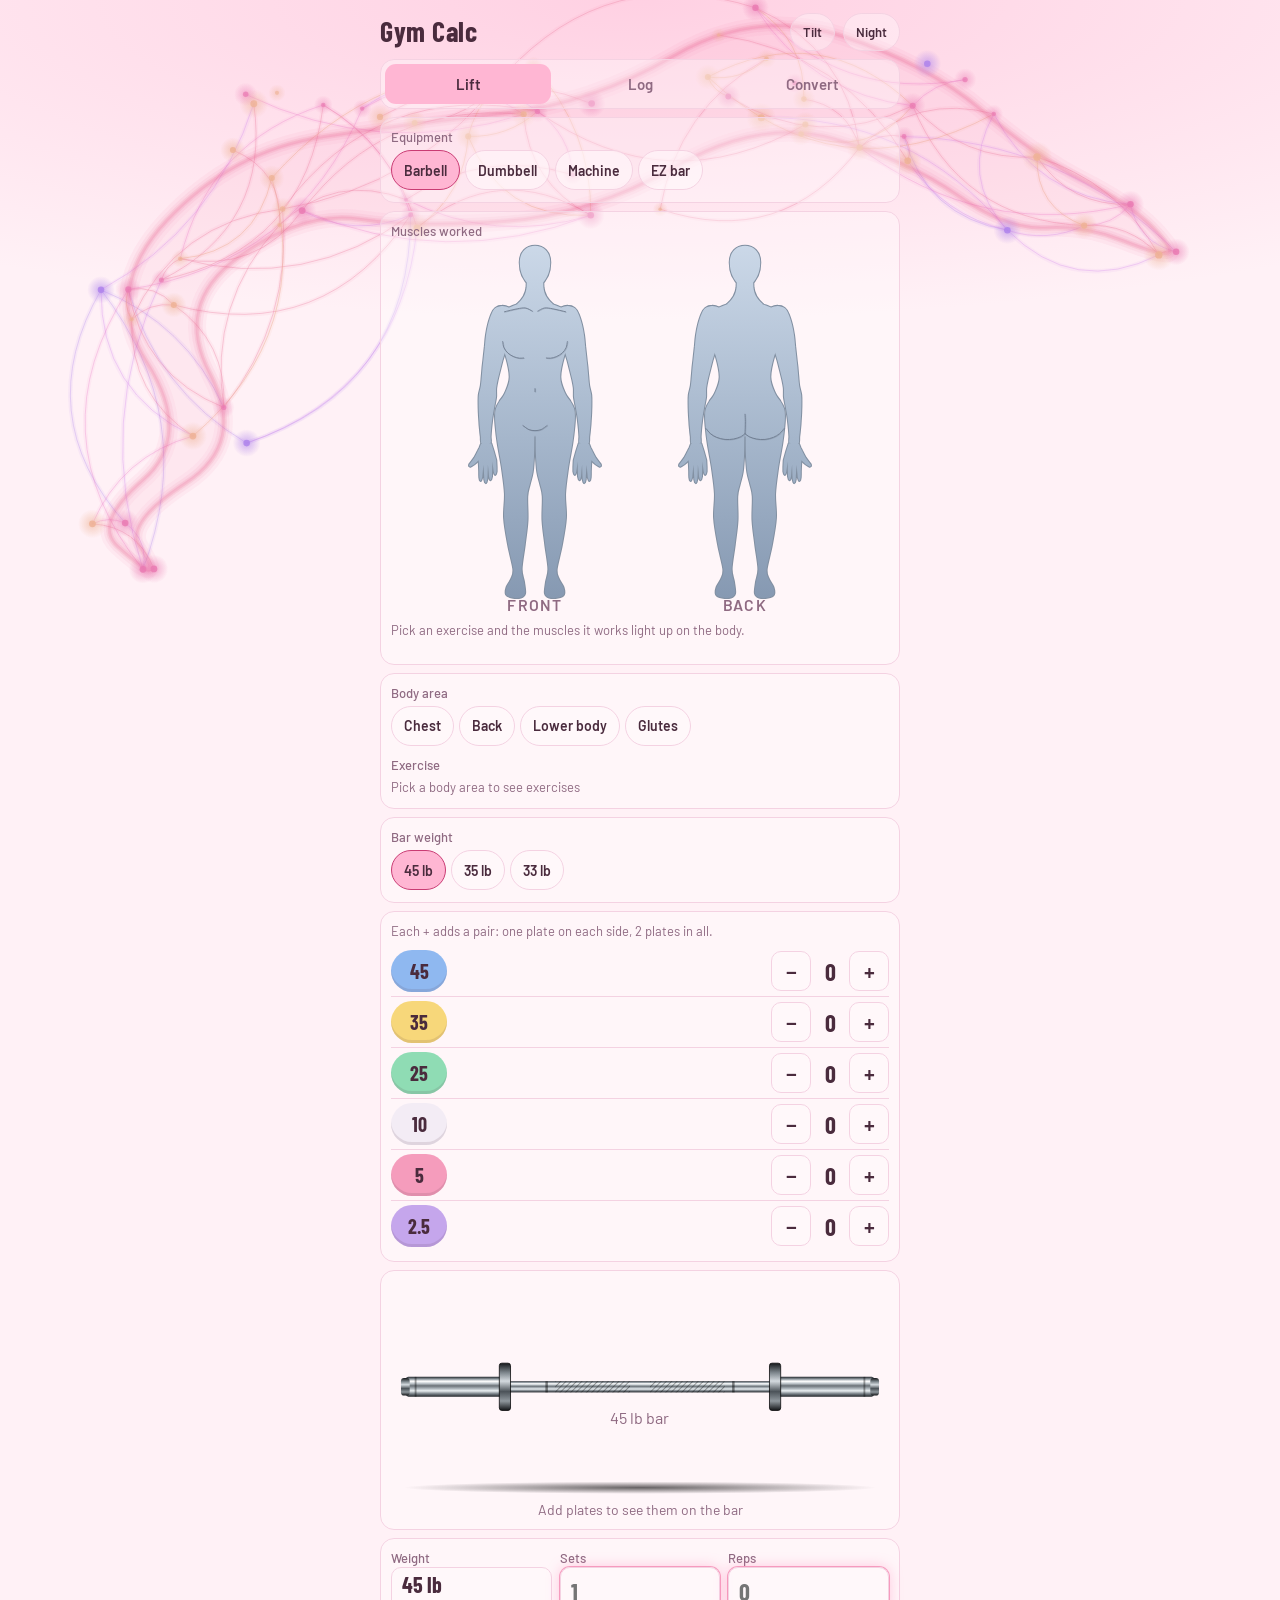
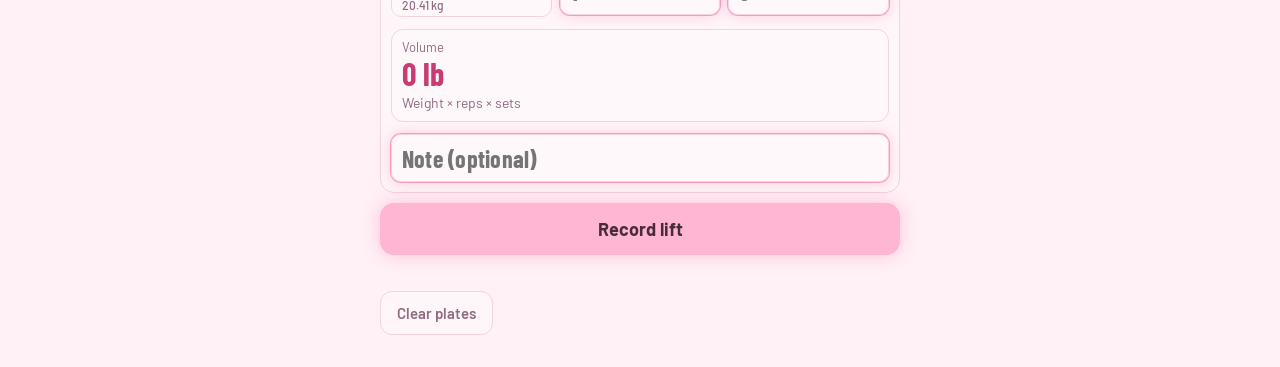
==== commit 04ff417e: "reducing width of card width" ====
--- a/index.html
+++ b/index.html
@@ -108,7 +108,7 @@
 #ghCard .rec{margin-top:12px}
 [hidden]{display:none!important}
 .mapwrap svg{display:block;width:100%;max-width:420px;margin:0 auto;height:auto}
-.mapwrap text{font:600 10px var(--body);fill:var(--muted);letter-spacing:.08em}
+.mapwrap text{font:600 15px var(--body);fill:var(--muted);letter-spacing:.08em}
 .mleg{display:flex;flex-direction:column;gap:4px;margin-top:8px;font-size:14px}
 .mleg .k{display:inline-flex;align-items:center;gap:6px}
 .mleg .sw{width:14px;height:14px;border-radius:4px;display:inline-block}
@@ -126,6 +126,37 @@
 .row{background:transparent;border:0;padding:6px 2px;grid-template-columns:1fr 1fr;gap:14px;-webkit-backdrop-filter:none;backdrop-filter:none}
 #motionBtn[aria-pressed="true"]{background:var(--accent)}
 @media (prefers-reduced-motion:no-preference){.step button{transition:background .1s}}
+
+/* ---- narrow centre column so the animated background shows at the sides; tighter spacing ---- */
+:root{--col:57vw}
+main{width:var(--col);min-width:236px;max-width:520px;margin:0 auto;padding:10px 0 32px}
+.top{flex-wrap:wrap;gap:6px;margin:2px 0 8px}
+.top .btns{margin-left:auto}
+h1{font-size:28px}
+#modeBtn,#motionBtn{min-height:38px;padding:0 12px;font-size:13px}
+nav{margin-bottom:8px}
+nav button{font-size:15px;min-height:40px}
+.card{padding:10px;margin-bottom:8px}
+.card,.row,nav,#modeBtn,#motionBtn,.reset{-webkit-backdrop-filter:none;backdrop-filter:none}
+.seg{gap:5px}
+.seg button{min-height:40px;padding:0 12px;font-size:14px}
+.plate{display:flex;align-items:center;justify-content:space-between;gap:8px;padding:4px 0}
+.chip{height:42px;width:56px;font-size:20px;border-radius:21px}
+.step{gap:6px}
+.step button{width:40px;height:40px;font-size:22px;border-radius:10px}
+.step output{min-width:26px;font-size:24px}
+.stepbig{width:46px;height:42px}
+.mi{width:90px!important}
+.volbox{padding:8px 10px}
+@media (max-width:480px){
+  .pl2{display:none}
+  .grid3{grid-template-columns:1fr 1fr}
+  .grid3>div:first-child{grid-column:1/-1}
+  .fld input{padding-right:34px;font-size:20px}
+  .fld .unit{font-size:13px;right:8px}
+  .row{gap:8px}
+  .result .big{font-size:44px}
+}
 </style>
 </head>
 <body>
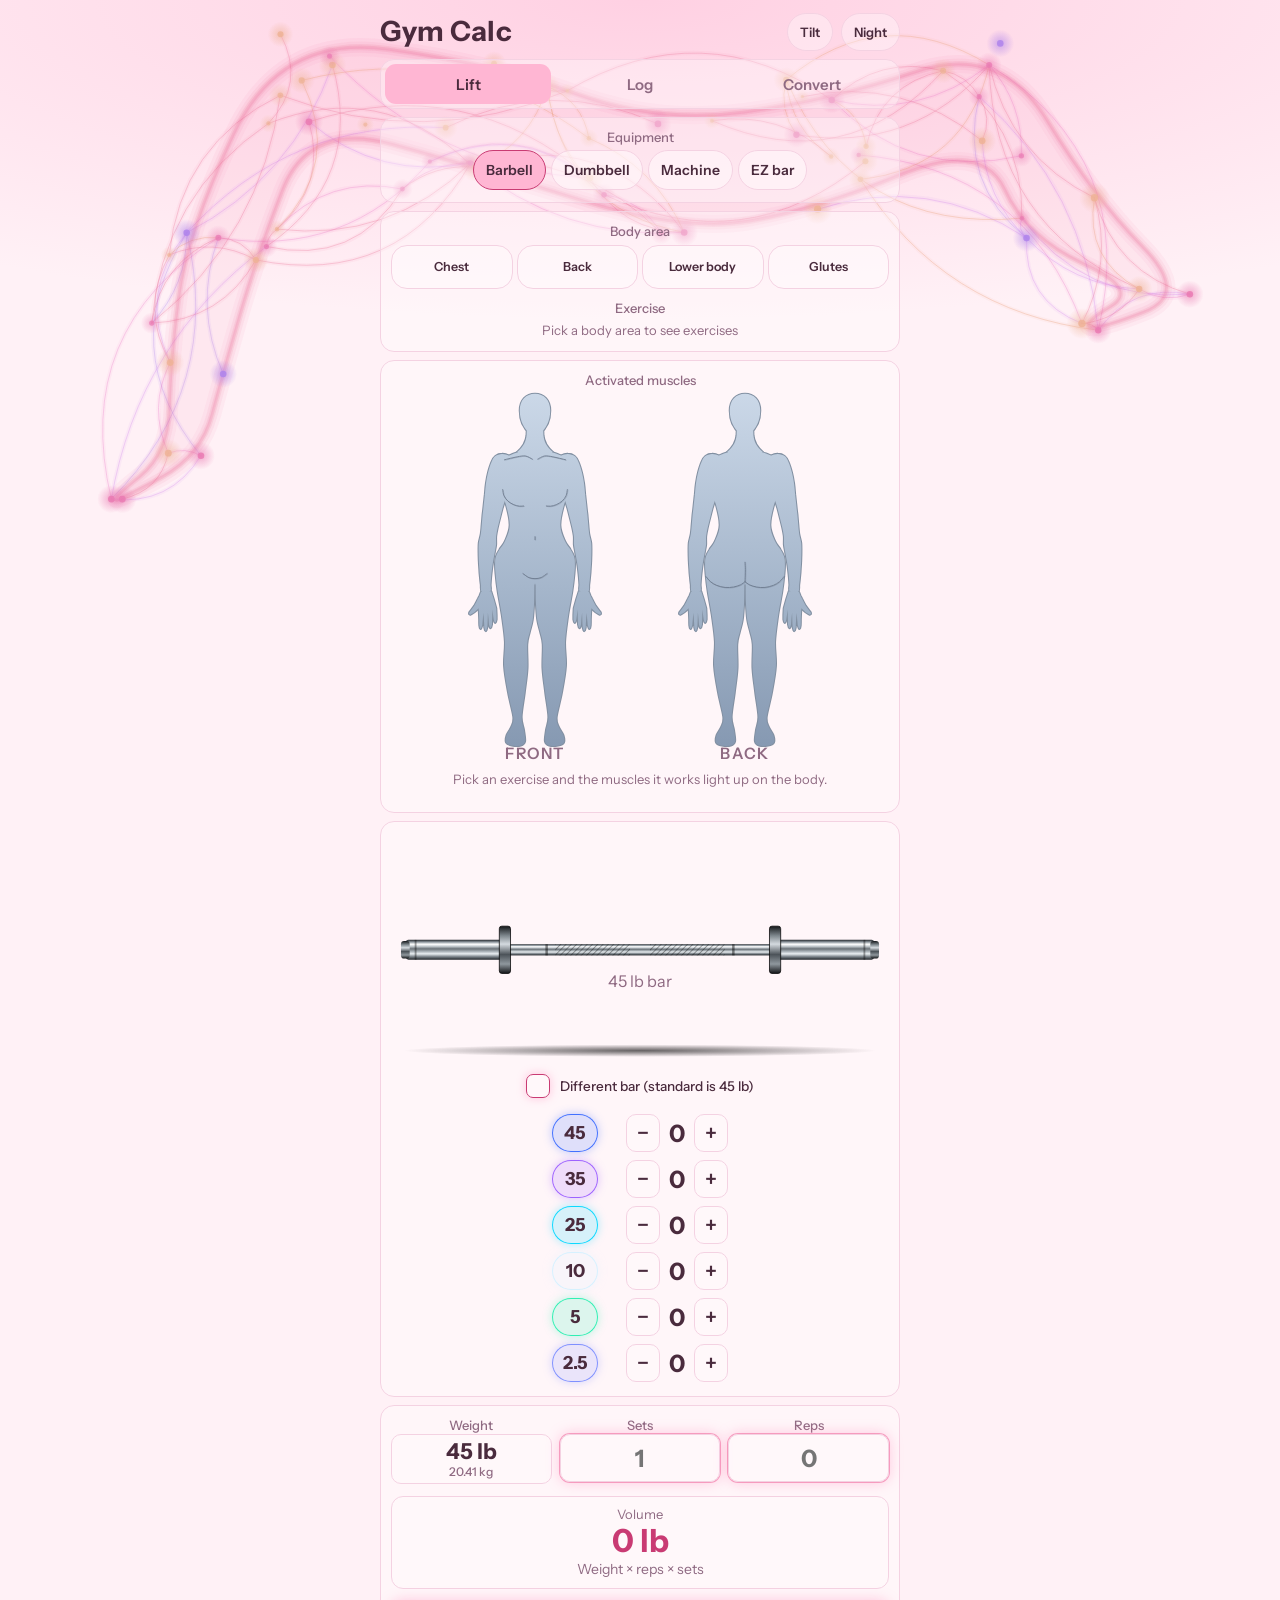
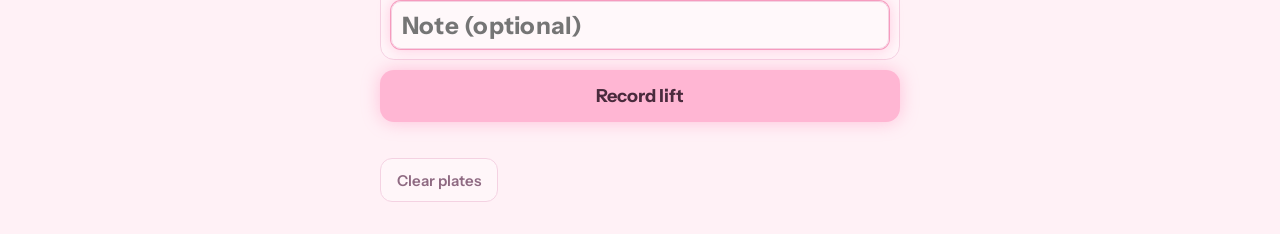
==== commit d0e9a005: "updated graphic, heights and width of window card, placements of graphic" ====
--- a/index.html
+++ b/index.html
@@ -7,7 +7,7 @@
 <title>Gym Calc</title>
 <link rel="preconnect" href="https://fonts.googleapis.com">
 <link rel="preconnect" href="https://fonts.gstatic.com" crossorigin>
-<link href="https://fonts.googleapis.com/css2?family=Barlow+Condensed:wght@600;700&family=Barlow:wght@400;500;600&display=swap" rel="stylesheet">
+<link href="https://fonts.googleapis.com/css2?family=Instrument+Sans:wght@400;500;600;700&display=swap" rel="stylesheet">
 <style>
 :root{
   box-sizing:border-box;
@@ -21,8 +21,8 @@
   --msil:#fbeff5; --mline:rgba(143,106,130,.6); --mn:rgba(143,106,130,.17); --mp:#ff8a1f; --ms:#ffd23a;
   --mpa:rgba(201,59,115,.82); --msa:rgba(255,150,195,.85);
   --glowline:rgba(240,111,160,.6); --glowbox:rgba(255,120,175,.40);
-  --display:"Barlow Condensed","Arial Narrow",Impact,sans-serif;
-  --body:"Barlow",system-ui,-apple-system,"Segoe UI",Roboto,sans-serif;
+  --display:"Instrument Sans",system-ui,-apple-system,"Segoe UI",Roboto,sans-serif;
+  --body:"Instrument Sans",system-ui,-apple-system,"Segoe UI",Roboto,sans-serif;
 }
 /* night version: plum with the same pink */
 :root[data-theme="dark"]{
@@ -157,6 +157,48 @@
   .row{gap:8px}
   .result .big{font-size:44px}
 }
+
+/* ---- 10% wider column, everything inside the cards, centred ---- */
+:root{--col:63vw}
+main{min-width:250px}
+.card,.hint,.mleg,label.f,.cap,.msg{overflow-wrap:anywhere}
+.card{min-width:0}
+.card label.f{text-align:center}
+.seg{justify-content:center}
+.hint{text-align:center}
+.mleg{align-items:center;text-align:center}
+.mleg .k{display:block}
+.mchip{margin:0 4px}
+.wbox,.volbox{text-align:center}
+#lSets,#lReps{text-align:center}
+.plate{justify-content:center;gap:14px}
+.chip{width:46px;height:38px;border-radius:19px;font-size:18px}
+.step button{width:34px;height:38px;border-radius:10px}
+.step output{min-width:22px}
+.card .viz{margin-top:8px;padding:4px 0 0}
+#bbCtl .plate{border-top:1px solid var(--line)}
+#bbCtl .plate:first-of-type{border-top:0}
+#conv{padding-top:min(22vh,150px)}
+
+/* ---- collapsible barbell card, no lines between plate rows ---- */
+.acc{display:flex;align-items:center;justify-content:center;gap:10px;width:100%;min-height:44px;background:transparent;border:0;color:var(--ink);font:700 18px var(--body);cursor:pointer;padding:0}
+.acc .accs{font:500 13px var(--body);color:var(--muted)}
+.acc .chev{transition:transform .15s;color:var(--strong)}
+.acc[aria-expanded="true"] .chev{transform:rotate(180deg)}
+.barbox{display:flex;flex-direction:column;align-items:center;gap:8px;margin:8px 0 6px}
+.mini2{font:600 13px var(--body);min-height:34px;padding:0 14px;border-radius:17px;border:1px solid var(--line);background:var(--field);color:var(--ink);cursor:pointer}
+.cap:empty{display:none}
+.plate,#bbCtl .plate,#bbCtl .plate:first-of-type{border-top:0}
+
+/* ---- one-row body area, tick-box for a different bar ---- */
+#lArea{flex-wrap:nowrap;gap:4px}
+#lArea button{flex:1 1 0;min-width:0;padding:0 3px;font-size:12.5px;line-height:1.1;white-space:normal;min-height:44px;border-radius:16px}
+.chk{display:flex;align-items:center;justify-content:center;gap:10px;margin:10px 0 6px;cursor:pointer;font:500 13.5px var(--body);color:var(--ink);min-height:36px}
+.chk input{-webkit-appearance:none;appearance:none;width:24px;height:24px;border-radius:7px;border:1.5px solid var(--strong);background:var(--field);display:grid;place-content:center;margin:0;box-shadow:0 0 10px var(--glowbox);cursor:pointer;flex:none}
+.chk input::after{content:"";width:12px;height:6px;border-left:3px solid var(--accent-ink);border-bottom:3px solid var(--accent-ink);transform:rotate(-45deg) translate(1px,-1px);opacity:0}
+.chk input:checked{background:var(--accent)}
+.chk input:checked::after{opacity:1}
+.chip{font-weight:700}
 </style>
 </head>
 <body>
@@ -175,12 +217,6 @@
     <div class="card">
       <label class="f">Equipment</label>
       <div class="seg" id="eqSeg"></div>
-    </div>
-    <div class="card" id="muscleCard">
-      <label class="f">Muscles worked</label>
-      <div class="mapwrap" id="mMap"></div>
-      <div class="mleg" id="mLegend"></div>
-      <p class="hint" id="mNote" style="margin:8px 0 0"></p>
     </div>
     <div class="card">
       <div id="lAreaWrap">
@@ -195,23 +231,26 @@
         <div class="seg" id="lAtt"></div>
       </div>
     </div>
-    <div id="bbCtl">
-      <div class="card">
-        <label class="f">Bar weight</label>
-        <div class="seg" id="pBarSeg"></div>
-      </div>
-      <div class="card">
-        <p class="hint">Each + adds a pair: one plate on each side, 2 plates in all.</p>
+    <div class="card" id="muscleCard">
+      <label class="f">Activated muscles</label>
+      <div class="mapwrap" id="mMap"></div>
+      <div class="mleg" id="mLegend"></div>
+      <p class="hint" id="mNote" style="margin:8px 0 0"></p>
+    </div>
+    <div class="card" id="bbCtl">
+      <div id="bbBody">
+        <div class="viz" id="pViz"></div>
+        <label class="chk"><input type="checkbox" id="barChk"><span>Different bar (standard is 45 lb)</span></label>
+        <div class="seg" id="pBarSeg" hidden></div>
         <div id="pList"></div>
       </div>
     </div>
     <div class="card" id="fxCard" hidden>
       <label class="f" id="fxLabel">Weight</label>
       <div id="fxBody"></div>
+      <div class="viz" id="dbViz" hidden></div>
+      <div class="viz" id="ezViz" hidden></div>
     </div>
-    <div class="card viz" id="pViz"></div>
-    <div class="card viz" id="dbViz" hidden></div>
-    <div class="card viz" id="ezViz" hidden></div>
     <div class="card" id="liftCard">
       <div class="grid3">
         <div><label class="f">Weight</label><div class="wbox" id="lWeight"><span class="wmain" id="lWMain">0 lb</span><span class="wsub" id="lWSub">0 kg</span></div></div>
@@ -271,6 +310,7 @@
 (function(){
   var LB_PER_KG = 2.20462262185;
   function fmt(n){ if(!isFinite(n)) return ""; return String(parseFloat(n.toFixed(2))); }
+  function hexA(h, a){ var v = parseInt(h.slice(1), 16); return 'rgba(' + (v >> 16) + ',' + ((v >> 8) & 255) + ',' + (v & 255) + ',' + a + ')'; }
   function num(s){ var v = parseFloat(String(s).replace(",", ".")); return isFinite(v) ? v : NaN; }
 
 
@@ -719,6 +759,13 @@
     }).catch(function(){ motionBtn.textContent = "Tilt n/a"; });
   });
 
+  var askedTilt = false;
+  document.addEventListener("click", function(ev){
+    if(askedTilt || !Bg.supported || Bg.isOn() || (ev.target && ev.target.closest && ev.target.closest("#motionBtn"))) return;
+    askedTilt = true;
+    Bg.enable().then(function(ok){ if(ok) motionUI(true); }).catch(function(){});
+  }, true);
+
   /* ---------- Converter ---------- */
   var pairs = [
     {a:"lb", b:"kg", ab:function(x){return x/LB_PER_KG;}, ba:function(x){return x*LB_PER_KG;}},
@@ -756,9 +803,9 @@
   /* ---------- Plates ---------- */
   var SETS = {
     lb: {plates:[45,35,25,10,5,2.5], bars:[45,35,33], colors:{
-      "45":["#8fb8f0","#4a2b3d"],"35":["#f7d77a","#4a2b3d"],"25":["#8fdcb4","#4a2b3d"],"10":["#f3ecf5","#4a2b3d"],"5":["#f59cbc","#4a2b3d"],"2.5":["#c5a6ec","#4a2b3d"]}},
+      "45":["#3a6bff","#ffffff"],"35":["#9a5bff","#ffffff"],"25":["#00d7ff","#04122a"],"10":["#d4f1ff","#04122a"],"5":["#28f0b0","#04122a"],"2.5":["#7a8cff","#ffffff"]}},
     kg: {plates:[25,20,15,10,5,2.5,1.25], bars:[20,15], colors:{
-      "25":["#f59cbc","#4a2b3d"],"20":["#8fb8f0","#4a2b3d"],"15":["#f7d77a","#4a2b3d"],"10":["#8fdcb4","#4a2b3d"],"5":["#f3ecf5","#4a2b3d"],"2.5":["#c5a6ec","#4a2b3d"],"1.25":["#cfd4dc","#4a2b3d"]}}
+      "25":["#3a6bff","#ffffff"],"20":["#9a5bff","#ffffff"],"15":["#00d7ff","#04122a"],"10":["#d4f1ff","#04122a"],"5":["#28f0b0","#04122a"],"2.5":["#7a8cff","#ffffff"],"1.25":["#b9c4ff","#04122a"]}}
   };
   var P = {unit:"lb", mode:"side", bar:45, halo:false, counts:{lb:{}, kg:{}}};   // each + is a pair: one plate per side
 
@@ -938,7 +985,7 @@
       (P.bar ? P.bar + " " + P.unit + " bar" : "no bar") + '</text></svg>';
 
     var cap, warn = false;
-    if(!L.length && !R.length) cap = "Add plates to see them on the bar";
+    if(!L.length && !R.length) cap = "";
     else if(P.mode === "all" && odd.length){ cap = "Uneven: odd number of " + odd.join(", ") + " plates, so one side has an extra"; warn = true; }
     else cap = "Each side: " + summ(L);
     el.innerHTML = svg + '<div class="cap' + (warn ? ' warn' : '') + '">' + cap + '</div>';
@@ -958,7 +1005,7 @@
       var row = document.createElement("div");
       row.className = "plate";
       row.innerHTML =
-        '<div class="chip" style="background:'+col[0]+';color:'+col[1]+'">'+w+'</div>' +
+        '<div class="chip" style="background:'+hexA(col[0], .16)+';border:1.5px solid '+hexA(col[0], .95)+';color:var(--ink);box-shadow:0 0 10px '+hexA(col[0], .35)+'">'+w+'</div>' +
         '<div class="pl2">'+(c ? (c*2)+' plates' : '')+'</div>' +
         '<div class="step"><button type="button" aria-label="Remove a pair of '+w+' plates">−</button><output>'+c+'</output><button type="button" aria-label="Add a pair of '+w+' plates">+</button></div>';
       var btns = row.querySelectorAll("button");
@@ -971,6 +1018,11 @@
     updateLift();
   }
   document.getElementById("pReset").addEventListener("click", function(){ P.counts[P.unit] = {}; renderPlates(); });
+  document.getElementById("barChk").addEventListener("change", function(){
+    var on = this.checked;
+    document.getElementById("pBarSeg").hidden = !on;
+    if(!on){ P.bar = SETS[P.unit].bars[0]; P.halo = true; renderPlates(); }       // unticked = the standard 45 lb bar
+  });
 
   /* ---------- Equipment: barbell, EZ bar, dumbbell, machine ---------- */
   var E = {type:"barbell", ez:30, db:25, hands:2, machine:50};
@@ -1176,7 +1228,7 @@
     function side(sd){                                  // flat side view: one rounded disc, the number runs up its edge
       var x0 = sd < 0 ? -Lh / 2 - T : Lh / 2;
       return disc(x0, -R, T, 2 * R, col, q, 3) +
-        '<text transform="translate(' + (x0 + T / 2).toFixed(2) + ' 0) rotate(-90)" text-anchor="middle" dominant-baseline="central" font-size="' + Math.min(T * 0.78, fs).toFixed(1) + '" font-weight="700" font-family="Barlow Condensed,Arial Narrow,sans-serif" fill="#3b2237" fill-opacity=".7">' + lb + '</text>';
+        '<text transform="translate(' + (x0 + T / 2).toFixed(2) + ' 0) rotate(-90)" text-anchor="middle" dominant-baseline="central" font-size="' + Math.min(T * 0.78, fs).toFixed(1) + '" font-weight="700" font-family="Instrument Sans,Arial,sans-serif" fill="#3b2237" fill-opacity=".7">' + lb + '</text>';
     }
     function head3d(sd){                                // round disc seen at an angle: back rim, side wall, face
       var xf = sd < 0 ? -Lh / 2 : Lh / 2 + T, xb = xf - T, o = '';
@@ -1190,7 +1242,7 @@
       o += '<ellipse cx="' + xf.toFixed(2) + '" cy="0" rx="' + e.toFixed(2) + '" ry="' + R.toFixed(2) + '" fill="' + col + '" stroke="rgba(0,0,0,.6)" stroke-width=".7"/>' +
            '<ellipse cx="' + xf.toFixed(2) + '" cy="0" rx="' + e.toFixed(2) + '" ry="' + R.toFixed(2) + '" fill="url(#fc' + q + ')"/>' +
            '<ellipse cx="' + xf.toFixed(2) + '" cy="0" rx="' + (e * 0.8).toFixed(2) + '" ry="' + (R * 0.82).toFixed(2) + '" fill="none" stroke="#fff" stroke-opacity=".32" stroke-width=".6"/>';
-      if(sd > 0) o += '<text transform="translate(' + xf.toFixed(2) + ' 0) rotate(' + (-ang) + ')" text-anchor="middle" dominant-baseline="central" font-size="' + fs.toFixed(1) + '" font-weight="700" font-family="Barlow Condensed,Arial Narrow,sans-serif" fill="#3b2237" fill-opacity=".72">' + lb + '</text>';
+      if(sd > 0) o += '<text transform="translate(' + xf.toFixed(2) + ' 0) rotate(' + (-ang) + ')" text-anchor="middle" dominant-baseline="central" font-size="' + fs.toFixed(1) + '" font-weight="700" font-family="Instrument Sans,Arial,sans-serif" fill="#3b2237" fill-opacity=".72">' + lb + '</text>';
       return o;
     }
     var handle = '<rect x="' + (-Lh / 2) + '" y="' + (-rh).toFixed(2) + '" width="' + Lh.toFixed(1) + '" height="' + (2 * rh).toFixed(2) + '" fill="url(#ch' + q + ')" stroke="rgba(0,0,0,.55)" stroke-width=".6"/>' +
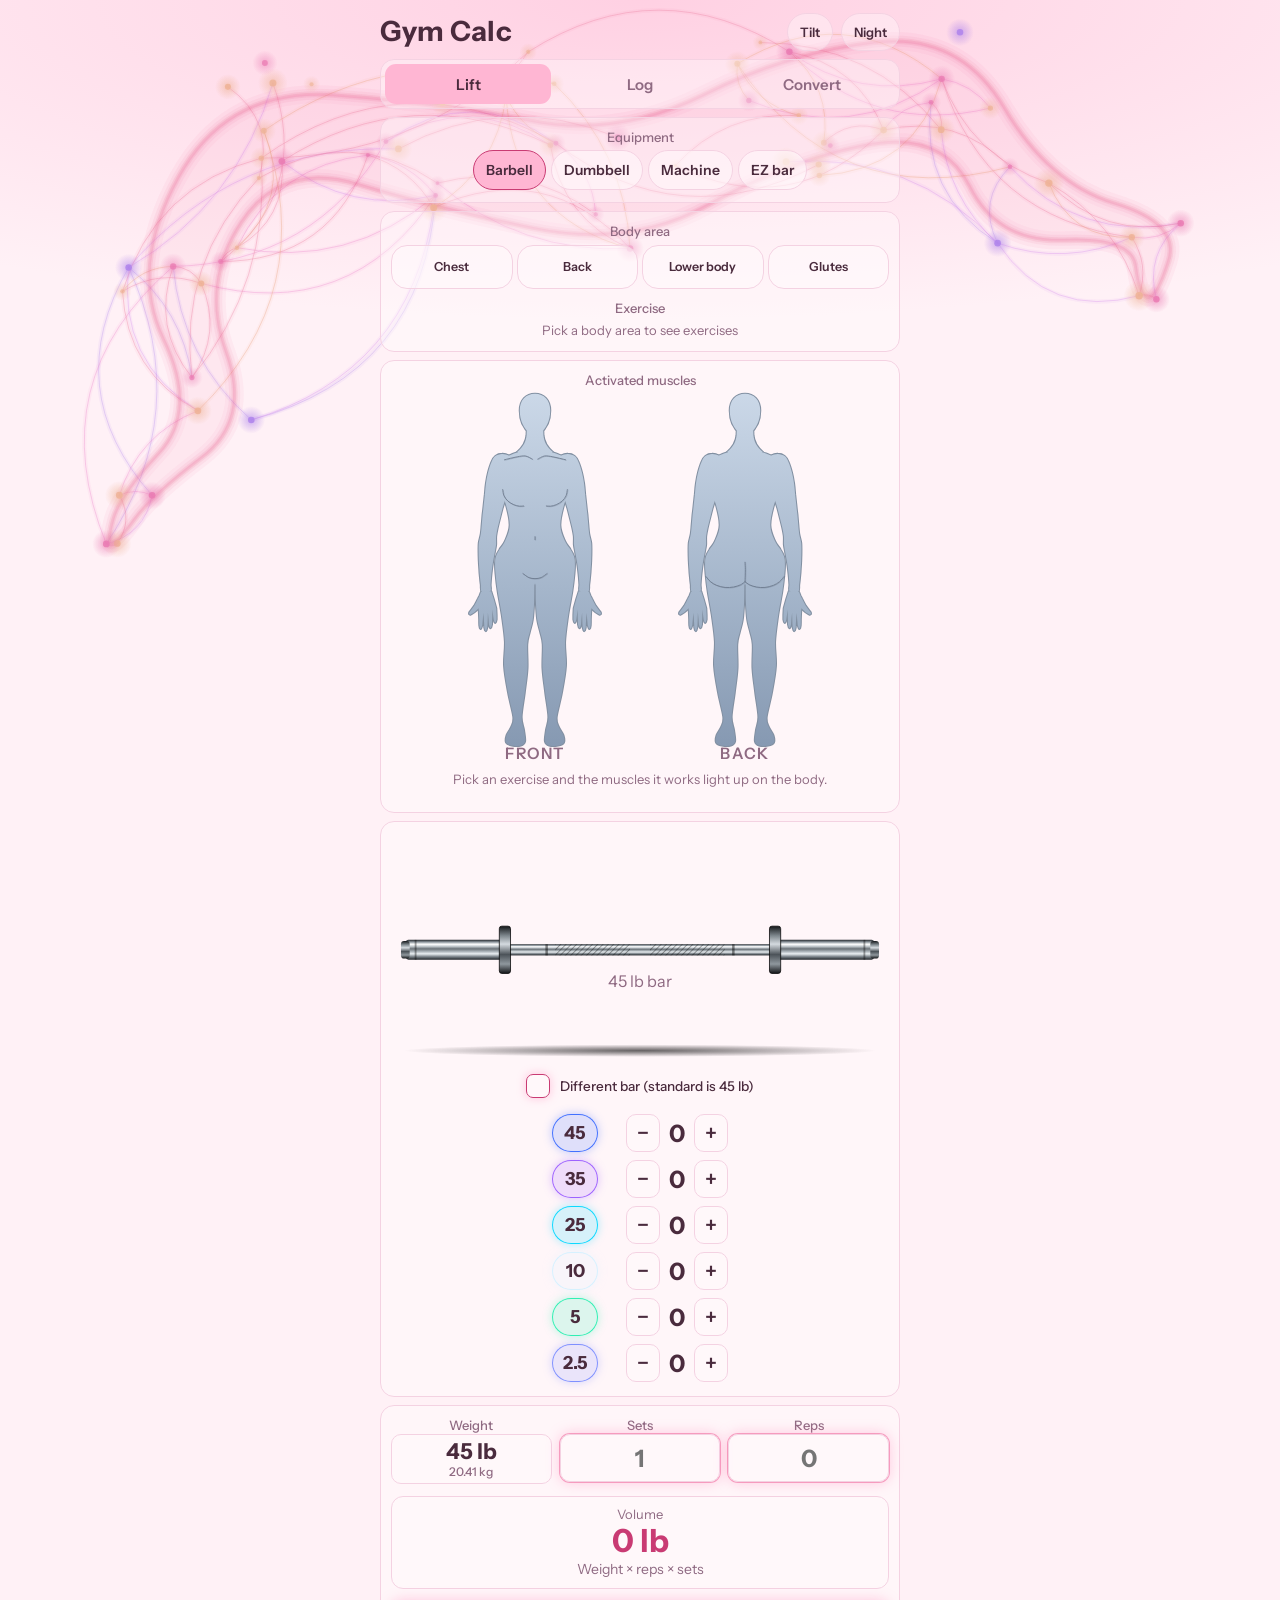
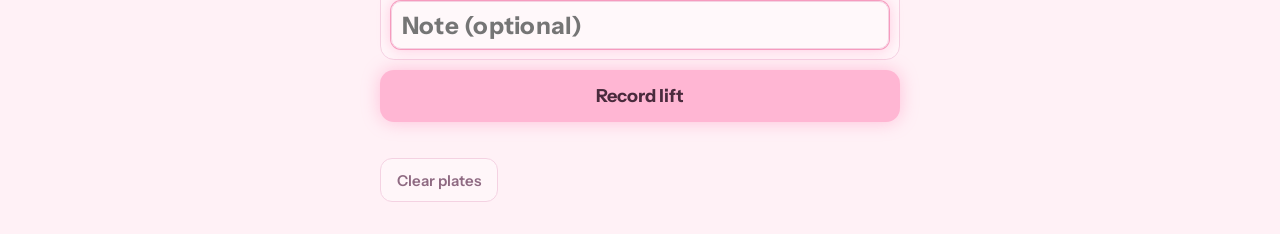
==== commit a23bfa55: "Split app into HTML CSS and JavaScript files" ====
--- a/index.html
+++ b/index.html
@@ -8,198 +8,7 @@
 <link rel="preconnect" href="https://fonts.googleapis.com">
 <link rel="preconnect" href="https://fonts.gstatic.com" crossorigin>
 <link href="https://fonts.googleapis.com/css2?family=Instrument+Sans:wght@400;500;600;700&display=swap" rel="stylesheet">
-<style>
-:root{
-  box-sizing:border-box;
-  padding-top:env(safe-area-inset-top,0px);
-  padding-bottom:env(safe-area-inset-bottom,0px);
-  /* My Melody pastels: hood pink, milk white, lavender */
-  --bg:#fff1f6; --surface:#ffffff; --ink:#4a2b3d; --muted:#8f6a82; --line:#f4d2e2;
-  --accent:#ffb6d3; --accent-ink:#4a2b3d; --strong:#c93b73; --focus:#d9487f; --field:rgba(255,250,252,.55); --glow:rgba(255,182,211,.55);
-  --res-bg:linear-gradient(135deg,rgba(255,217,232,.58) 0%,rgba(234,220,255,.58) 100%); --res-bd:#f6c6dc; --res-big:#c93b73; --res-ink:#4a2b3d; --res-alt:#7a5570; --res-why:#8f6a82;
-  --glass:rgba(255,255,255,.34);
-  --msil:#fbeff5; --mline:rgba(143,106,130,.6); --mn:rgba(143,106,130,.17); --mp:#ff8a1f; --ms:#ffd23a;
-  --mpa:rgba(201,59,115,.82); --msa:rgba(255,150,195,.85);
-  --glowline:rgba(240,111,160,.6); --glowbox:rgba(255,120,175,.40);
-  --display:"Instrument Sans",system-ui,-apple-system,"Segoe UI",Roboto,sans-serif;
-  --body:"Instrument Sans",system-ui,-apple-system,"Segoe UI",Roboto,sans-serif;
-}
-/* night version: plum with the same pink */
-:root[data-theme="dark"]{
-  --bg:#050a18; --surface:#0b1530; --ink:#e6f3ff; --muted:#8fb0d0; --line:#1b3358;
-  --accent:#4fe3ff; --accent-ink:#031420; --strong:#4fe3ff; --focus:#4fe3ff; --field:rgba(6,14,32,.5); --glow:rgba(40,120,255,.22);
-  --glass:rgba(8,16,40,.30);
-  --msil:#0f1a33; --mline:rgba(143,176,208,.55); --mn:rgba(143,176,208,.17); --mp:#ff8a1f; --ms:#ffd23a;
-  --mpa:rgba(79,227,255,.8); --msa:rgba(79,227,255,.38);
-  --glowline:rgba(79,227,255,.75); --glowbox:rgba(0,200,255,.45);
-  --res-bg:linear-gradient(135deg,rgba(14,40,96,.55) 0%,rgba(40,16,90,.55) 100%); --res-bd:#1f4a8a; --res-big:#7df3ff; --res-ink:#e6f3ff; --res-alt:#b8d4f0; --res-why:#8fb0d0;
-}
-html{scroll-padding-top:env(safe-area-inset-top,0px);background:radial-gradient(90% 320px at 50% 0,var(--glow),transparent) no-repeat,var(--bg)}
-*,*::before,*::after{box-sizing:border-box}
-body{margin:0;color:var(--ink);font-family:var(--body);font-size:16px;line-height:1.4;-webkit-text-size-adjust:100%;min-height:100vh}
-main{max-width:520px;margin:0 auto;padding:14px 14px 40px}
-.top{display:flex;align-items:center;justify-content:space-between;gap:10px;margin:6px 2px 12px}
-h1{font-family:var(--display);font-size:32px;margin:0;letter-spacing:.02em;font-weight:700}
-#modeBtn,#motionBtn{font:600 14px var(--body);min-height:44px;padding:0 16px;border-radius:22px;border:1px solid var(--line);background:var(--surface);color:var(--ink);cursor:pointer}
-nav{display:grid;grid-template-columns:repeat(3,1fr);gap:6px;background:var(--surface);border:1px solid var(--line);padding:4px;border-radius:14px;margin-bottom:14px}
-nav button{font:600 16px var(--body);min-height:44px;border:0;border-radius:11px;background:transparent;color:var(--muted);cursor:pointer}
-nav button[aria-selected="true"]{background:var(--accent);color:var(--accent-ink)}
-section[hidden]{display:none}
-.row{background:var(--surface);border:1px solid var(--line);border-radius:14px;padding:12px;margin-bottom:10px;display:grid;grid-template-columns:1fr 24px 1fr;align-items:center;gap:6px}
-.row .eq{text-align:center;color:var(--strong);font-weight:600}
-.fld{position:relative}
-.fld input{padding-right:46px}
-.fld .unit{position:absolute;right:13px;top:50%;transform:translateY(-50%);font:600 15px var(--body);color:var(--muted);pointer-events:none}
-label.f{display:block;font-size:13px;color:var(--muted);font-weight:500}
-input[type=text],input[type=password]{width:100%;min-height:48px;border:1px solid var(--line);background:var(--field);color:var(--ink);border-radius:10px;padding:6px 10px;font:700 24px var(--display);letter-spacing:.01em}
-input[type=text],input[type=password]{box-shadow:0 0 0 1px var(--glowline),0 0 14px var(--glowbox)}
-input[type=text]:focus,input[type=password]:focus,button:focus-visible{outline:3px solid var(--focus);outline-offset:1px}
-input[type=text]:focus,input[type=password]:focus{box-shadow:0 0 0 2px var(--glowline),0 0 24px var(--glowbox)}
-.card{background:var(--surface);border:1px solid var(--line);border-radius:14px;padding:12px;margin-bottom:12px}
-.seg{display:flex;gap:6px;flex-wrap:wrap;margin:4px 0 2px}
-.seg button{font:600 15px var(--body);min-height:44px;padding:0 14px;border-radius:22px;border:1px solid var(--line);background:var(--field);color:var(--ink);cursor:pointer}
-.seg button[aria-pressed="true"]{background:var(--accent);color:var(--accent-ink);border-color:var(--strong)}
-.plate{display:grid;grid-template-columns:64px 1fr auto;align-items:center;gap:10px;padding:6px 0;border-top:1px solid var(--line)}
-.plate:first-of-type{border-top:0}
-.chip{height:48px;border-radius:24px;display:flex;align-items:center;justify-content:center;font:700 22px var(--display);box-shadow:inset 0 -3px 0 rgba(74,43,61,.12)}
-.step{display:flex;align-items:center;gap:8px}
-.step button{width:48px;height:48px;border-radius:14px;border:1px solid var(--line);background:var(--field);color:var(--ink);font:600 26px var(--body);cursor:pointer}
-.step button:active{background:var(--accent)}
-.step output{min-width:34px;text-align:center;font:700 28px var(--display)}
-.result{background:var(--res-bg);border:1px solid var(--res-bd);color:var(--res-ink);border-radius:16px;padding:14px 16px;margin-bottom:12px}
-.result .big{font:700 56px/1 var(--display);color:var(--res-big)}
-.result .big small{font-size:24px;font-weight:600;margin-left:4px;color:var(--res-ink)}
-.result .alt{font:600 26px var(--display);margin-top:4px;color:var(--res-alt)}
-.result .why{font-size:14px;margin-top:8px;color:var(--res-why)}
-.reset{font:600 15px var(--body);min-height:44px;padding:0 16px;border-radius:12px;border:1px solid var(--line);background:var(--surface);color:var(--muted);cursor:pointer}
-.grid3{display:grid;grid-template-columns:repeat(3,1fr);gap:8px}
-.viz{padding:8px 8px 12px}
-.viz svg{display:block;width:100%;height:auto}
-.viz .cap{font-size:14px;color:var(--muted);margin-top:4px;text-align:center}
-.viz .cap.warn{color:var(--strong);font-weight:600}
-.viz svg{overflow:visible}
-.halo-glow,.halo-heart{transform-box:fill-box;transform-origin:center;opacity:0}
-.halo-glow{animation:haloGlow 2.8s ease-out both}
-.halo-heart{animation:haloHeart 2.8s ease-out both}
-@keyframes haloGlow{0%{opacity:0;transform:scale(.95)}14%{opacity:.6;transform:scale(1)}58%{opacity:.46}100%{opacity:0;transform:scale(1.02)}}
-@keyframes haloHeart{0%{opacity:0;transform:translate(0,0) scale(.4)}14%{opacity:1;transform:translate(0,0) scale(1)}60%{opacity:.85}100%{opacity:0;transform:translate(var(--dx,0px),var(--dy,0px)) scale(1.1)}}
-@media (prefers-reduced-motion:reduce){.halo-glow,.halo-heart{animation:none;display:none}}
-.hint{font-size:13px;color:var(--muted);margin:0 0 6px}
-.pl2{font-size:14px;color:var(--muted)}
-.wbox{min-height:48px;border:1px solid var(--line);background:var(--field);color:var(--ink);border-radius:10px;padding:4px 10px;white-space:nowrap;overflow:hidden}
-.wbox .wmain{display:block;font:700 22px/1.15 var(--display)}
-.wbox .wsub{display:block;font:500 12px/1.2 var(--body);color:var(--muted)}
-.volbox{margin-top:12px;padding:10px 12px;border-radius:12px;border:1px solid var(--line);background:var(--field)}
-.volbox .vbig{font:700 32px/1.1 var(--display);color:var(--strong)}
-.volbox .vsub{font-size:14px;color:var(--muted);margin-top:2px}
-.rec{width:100%;min-height:52px;border-radius:14px;border:0;background:var(--accent);color:var(--accent-ink);font:700 18px var(--body);cursor:pointer;margin:2px 0 6px;box-shadow:0 0 18px var(--glowbox)}
-.msg{font-size:14px;margin:0 0 10px;min-height:20px;color:var(--strong)}
-.entry{padding:12px 14px}
-.entry .t{font-size:13px;color:var(--muted)}
-.entry .h{font:700 24px/1.15 var(--display);margin:2px 0}
-.entry .s{font-size:15px}
-.entry .d{font-size:13px;color:var(--muted);margin-top:2px}
-.entry .del{margin-top:8px;font:600 14px var(--body);min-height:40px;padding:0 14px;border-radius:10px;border:1px solid var(--line);background:var(--field);color:var(--muted);cursor:pointer}
-#logBox{width:100%;min-height:90px;margin-top:8px;border:1px solid var(--line);background:var(--field);color:var(--ink);border-radius:10px;padding:8px;font:13px/1.35 monospace}
-#logBox[hidden]{display:none}
-#lExOther[hidden]{display:none}
-#ghCard summary{cursor:pointer;min-height:44px;display:flex;align-items:center;font-weight:600;color:var(--ink)}
-#ghCard [hidden]{display:none}
-#ghCard .rec{margin-top:12px}
-[hidden]{display:none!important}
-.mapwrap svg{display:block;width:100%;max-width:420px;margin:0 auto;height:auto}
-.mapwrap text{font:600 15px var(--body);fill:var(--muted);letter-spacing:.08em}
-.mleg{display:flex;flex-direction:column;gap:4px;margin-top:8px;font-size:14px}
-.mleg .k{display:inline-flex;align-items:center;gap:6px}
-.mleg .sw{width:14px;height:14px;border-radius:4px;display:inline-block}
-.mchip{display:inline-flex;align-items:center;margin-right:10px;white-space:nowrap}
-.mdot{width:12px;height:12px;border-radius:4px;display:inline-block;margin-right:5px}
-.mleg .sw.p{background:var(--mp)}
-.mleg .sw.s{background:var(--ms);border:1px solid var(--mp)}
-.mi{width:120px!important;text-align:center}
-.stepbig{width:56px;height:48px;border-radius:12px;border:1px solid var(--line);background:var(--field);color:var(--ink);font:700 18px var(--body);cursor:pointer}
-.btns{display:flex;gap:8px}
-#motionBtn[hidden]{display:none}
-#motionBtn[aria-pressed="true"]{background:var(--accent);color:var(--accent-ink);border-color:var(--strong)}
-#bg{position:fixed;left:0;top:0;width:100%;height:100%;z-index:-1;pointer-events:none}
-.card,.row,nav,#modeBtn,#motionBtn,.reset{background:var(--glass);-webkit-backdrop-filter:blur(4px);backdrop-filter:blur(4px)}
-.row{background:transparent;border:0;padding:6px 2px;grid-template-columns:1fr 1fr;gap:14px;-webkit-backdrop-filter:none;backdrop-filter:none}
-#motionBtn[aria-pressed="true"]{background:var(--accent)}
-@media (prefers-reduced-motion:no-preference){.step button{transition:background .1s}}
-
-/* ---- narrow centre column so the animated background shows at the sides; tighter spacing ---- */
-:root{--col:57vw}
-main{width:var(--col);min-width:236px;max-width:520px;margin:0 auto;padding:10px 0 32px}
-.top{flex-wrap:wrap;gap:6px;margin:2px 0 8px}
-.top .btns{margin-left:auto}
-h1{font-size:28px}
-#modeBtn,#motionBtn{min-height:38px;padding:0 12px;font-size:13px}
-nav{margin-bottom:8px}
-nav button{font-size:15px;min-height:40px}
-.card{padding:10px;margin-bottom:8px}
-.card,.row,nav,#modeBtn,#motionBtn,.reset{-webkit-backdrop-filter:none;backdrop-filter:none}
-.seg{gap:5px}
-.seg button{min-height:40px;padding:0 12px;font-size:14px}
-.plate{display:flex;align-items:center;justify-content:space-between;gap:8px;padding:4px 0}
-.chip{height:42px;width:56px;font-size:20px;border-radius:21px}
-.step{gap:6px}
-.step button{width:40px;height:40px;font-size:22px;border-radius:10px}
-.step output{min-width:26px;font-size:24px}
-.stepbig{width:46px;height:42px}
-.mi{width:90px!important}
-.volbox{padding:8px 10px}
-@media (max-width:480px){
-  .pl2{display:none}
-  .grid3{grid-template-columns:1fr 1fr}
-  .grid3>div:first-child{grid-column:1/-1}
-  .fld input{padding-right:34px;font-size:20px}
-  .fld .unit{font-size:13px;right:8px}
-  .row{gap:8px}
-  .result .big{font-size:44px}
-}
-
-/* ---- 10% wider column, everything inside the cards, centred ---- */
-:root{--col:63vw}
-main{min-width:250px}
-.card,.hint,.mleg,label.f,.cap,.msg{overflow-wrap:anywhere}
-.card{min-width:0}
-.card label.f{text-align:center}
-.seg{justify-content:center}
-.hint{text-align:center}
-.mleg{align-items:center;text-align:center}
-.mleg .k{display:block}
-.mchip{margin:0 4px}
-.wbox,.volbox{text-align:center}
-#lSets,#lReps{text-align:center}
-.plate{justify-content:center;gap:14px}
-.chip{width:46px;height:38px;border-radius:19px;font-size:18px}
-.step button{width:34px;height:38px;border-radius:10px}
-.step output{min-width:22px}
-.card .viz{margin-top:8px;padding:4px 0 0}
-#bbCtl .plate{border-top:1px solid var(--line)}
-#bbCtl .plate:first-of-type{border-top:0}
-#conv{padding-top:min(22vh,150px)}
-
-/* ---- collapsible barbell card, no lines between plate rows ---- */
-.acc{display:flex;align-items:center;justify-content:center;gap:10px;width:100%;min-height:44px;background:transparent;border:0;color:var(--ink);font:700 18px var(--body);cursor:pointer;padding:0}
-.acc .accs{font:500 13px var(--body);color:var(--muted)}
-.acc .chev{transition:transform .15s;color:var(--strong)}
-.acc[aria-expanded="true"] .chev{transform:rotate(180deg)}
-.barbox{display:flex;flex-direction:column;align-items:center;gap:8px;margin:8px 0 6px}
-.mini2{font:600 13px var(--body);min-height:34px;padding:0 14px;border-radius:17px;border:1px solid var(--line);background:var(--field);color:var(--ink);cursor:pointer}
-.cap:empty{display:none}
-.plate,#bbCtl .plate,#bbCtl .plate:first-of-type{border-top:0}
-
-/* ---- one-row body area, tick-box for a different bar ---- */
-#lArea{flex-wrap:nowrap;gap:4px}
-#lArea button{flex:1 1 0;min-width:0;padding:0 3px;font-size:12.5px;line-height:1.1;white-space:normal;min-height:44px;border-radius:16px}
-.chk{display:flex;align-items:center;justify-content:center;gap:10px;margin:10px 0 6px;cursor:pointer;font:500 13.5px var(--body);color:var(--ink);min-height:36px}
-.chk input{-webkit-appearance:none;appearance:none;width:24px;height:24px;border-radius:7px;border:1.5px solid var(--strong);background:var(--field);display:grid;place-content:center;margin:0;box-shadow:0 0 10px var(--glowbox);cursor:pointer;flex:none}
-.chk input::after{content:"";width:12px;height:6px;border-left:3px solid var(--accent-ink);border-bottom:3px solid var(--accent-ink);transform:rotate(-45deg) translate(1px,-1px);opacity:0}
-.chk input:checked{background:var(--accent)}
-.chk input:checked::after{opacity:1}
-.chip{font-weight:700}
-</style>
+<link rel="stylesheet" href="css/style.css">
 </head>
 <body>
 <canvas id="bg" aria-hidden="true"></canvas>
@@ -306,1329 +115,23 @@
   </section>
 </main>
 
-<script>
-(function(){
-  var LB_PER_KG = 2.20462262185;
-  function fmt(n){ if(!isFinite(n)) return ""; return String(parseFloat(n.toFixed(2))); }
-  function hexA(h, a){ var v = parseInt(h.slice(1), 16); return 'rgba(' + (v >> 16) + ',' + ((v >> 8) & 255) + ',' + (v & 255) + ',' + a + ')'; }
-  function num(s){ var v = parseFloat(String(s).replace(",", ".")); return isFinite(v) ? v : NaN; }
-
-
-  /* ---------- E8 background: an elongated oval of E8 points that snakes across the screen when you tilt ---------- */
-  var Bg = (function(){
-    var cv = document.getElementById("bg");
-    var reduce = !!(window.matchMedia && window.matchMedia("(prefers-reduced-motion: reduce)").matches);
-    var KEEP_EVERY = 3;        // draw 1 in 3 of the edges between the remaining points
-    var PAL = {
-      light:{edge:["#b9a4ea","#c79fe6","#e497c8","#f08fb4","#f3a58f"], ea:.38, dot:["#b9a4ea","#d98bd0","#f27fae","#f6a38a"], da:.85, soft:true, contour:"#f08fb4"},
-      dark:{edge:["#3a46ff","#1e7bff","#00d4ff","#8a4dff","#8fe6ff"], ea:.56, dot:["#00e5ff","#4a7dff","#a463ff","#ffffff"], da:.95, glow:true, spark:"#7df3ff", contour:"#4d7cff"}
-    };
-    var pal = PAL.light, theme = "light";
-    // colours are built from a hue that the gyro (or the mouse on a computer) turns round the rainbow
-    var HUE = {
-      light:{base:265, edge:[0,20,55,75,115], dot:[0,35,65,115], con:75, sat:72, ls:[70,72,72,72,74], dl:[72,70,70,76]},
-      dark: {base:235, edge:[0,-20,-45,30,-35], dot:[-45,-5,50,0], con:-10, sat:100, ls:[58,62,58,64,78], dl:[62,60,62,100]}
-    };
-    function hs(h, sa, l, a){ return "hsla(" + (((h % 360) + 360) % 360).toFixed(0) + "," + sa + "%," + l + "%," + (a == null ? 1 : a) + ")"; }
-    var EC = [], DC = [], CC = "", SC = "", hue = 0, hueAcc = 0, gact = 0, rot = 0;
-    function makeColors(h){
-      var Hh = HUE[theme], kq;
-      for(kq = 0; kq < 5; kq++) EC[kq] = hs(h + Hh.edge[kq], Hh.sat, Hh.ls[kq]);
-      for(kq = 0; kq < 4; kq++) DC[kq] = (theme === "dark" && kq === 3) ? "#ffffff" : hs(h + Hh.dot[kq], Hh.sat, Hh.dl[kq]);
-      CC = hs(h + Hh.con, Hh.sat, 62); SC = hs(h - 45, 100, 78);
-    }
-    function ca(c, a){ return c.charAt(0) === "#" ? rgba(c, a) : c.replace(/,[^,]*\)$/, "," + a + ")"); }
-
-    // --- E8 roots (240), then keep 120 of them as 60 opposite pairs so the cloud stays balanced
-    var roots = [], i, j, k, n;
-    for(i = 0; i < 8; i++) for(j = i + 1; j < 8; j++) for(var si = -1; si <= 1; si += 2) for(var sj = -1; sj <= 1; sj += 2){
-      var v = [0,0,0,0,0,0,0,0]; v[i] = si; v[j] = sj; roots.push(v);
-    }
-    for(n = 0; n < 256; n++){
-      var v2 = [], neg = 0;
-      for(k = 0; k < 8; k++){ var sg = ((n >> k) & 1) ? 1 : -1; if(sg < 0) neg++; v2.push(sg * 0.5); }
-      if(neg % 2 === 0) roots.push(v2);
-    }
-    var keyOf = function(v){ return v.join(","); }, byKey = {}, seen = {}, pairs = [];
-    roots.forEach(function(v, idx){ byKey[keyOf(v)] = idx; });
-    roots.forEach(function(v, idx){
-      if(seen[idx]) return;
-      var ni = byKey[keyOf(v.map(function(x){ return -x; }))];
-      seen[idx] = seen[ni] = 1; pairs.push([idx, ni]);
-    });
-    var order = pairs.map(function(p, pi){ return [(pi * 37) % pairs.length, p]; }).sort(function(a, b){ return a[0] - b[0]; });
-    var kept = [];
-    order.slice(0, pairs.length / 2).forEach(function(o){ kept.push(roots[o[1][0]], roots[o[1][1]]); });
-    roots = kept;
-    var N = roots.length;
-    var allA = [], allB = [];
-    for(i = 0; i < N; i++) for(j = i + 1; j < N; j++){
-      var d = 0;
-      for(k = 0; k < 8; k++) d += roots[i][k] * roots[j][k];
-      if(Math.abs(d - 1) < 1e-9){ allA.push(i); allB.push(j); }
-    }
-    var stats = {roots:N, edges:allA.length};
-    var ka = [], kb = [];
-    for(i = 0; i < allA.length; i += KEEP_EVERY){ ka.push(allA[i]); kb.push(allB[i]); }
-    var K = ka.length;
-    var bend = new Float32Array(K);
-    for(i = 0; i < K; i++) bend[i] = ((i % 2) ? 1 : -1) * (0.2 + 0.16 * (((i * 13) % 5) / 4));
-
-    // --- the snake's route across the screen (normalised to the window): left edge up, over the top, down the right in S-bends
-    var PATHN = [[.05,.66],[.05,.50],[.07,.34],[.10,.19],[.17,.08],[.30,.05],[.46,.08],[.62,.04],[.78,.07],[.90,.12],[.95,.26],[.92,.42],[.95,.58],
-                 [.93,.74],[.87,.89],[.74,.95],[.58,.92],[.42,.95],[.26,.93],[.12,.87],[.06,.77]];     // a closed loop around the screen
-    var poly = [], cumA = [0], pathLen = 1;
-    function sampleCR(pts, nn){                          // smooth CLOSED curve through the points
-      var n0 = pts.length, Q = [pts[n0 - 1]].concat(pts, [pts[0], pts[1]]), out = [], ii, kk2, t, u, p0, p1, p2, p3, c1x, c1y, c2x, c2y;
-      for(ii = 1; ii <= n0; ii++){
-        p0 = Q[ii-1]; p1 = Q[ii]; p2 = Q[ii+1]; p3 = Q[ii+2];
-        c1x = p1[0] + (p2[0] - p0[0]) / 6; c1y = p1[1] + (p2[1] - p0[1]) / 6; c2x = p2[0] - (p3[0] - p1[0]) / 6; c2y = p2[1] - (p3[1] - p1[1]) / 6;
-        for(kk2 = 0; kk2 < nn; kk2++){
-          t = kk2 / nn; u = 1 - t;
-          out.push([u*u*u*p1[0] + 3*u*u*t*c1x + 3*u*t*t*c2x + t*t*t*p2[0], u*u*u*p1[1] + 3*u*u*t*c1y + 3*u*t*t*c2y + t*t*t*p2[1]]);
-        }
-      }
-      out.push(out[0].slice()); return out;
-    }
-    function buildPath(W, H){
-      poly = sampleCR(PATHN.map(function(p){ return [(0.09 + 0.82 * p[0]) * W, (0.09 + 0.82 * p[1]) * H]; }), 14); cumA = [0];   // kept slightly inside the screen edges
-      for(var ii = 1; ii < poly.length; ii++) cumA.push(cumA[ii-1] + Math.sqrt(Math.pow(poly[ii][0] - poly[ii-1][0], 2) + Math.pow(poly[ii][1] - poly[ii-1][1], 2)));
-      pathLen = cumA[cumA.length - 1] || 1;
-    }
-    function pathAt(sv){                                 // point and normal at fraction sv of the route
-      var tg = (((sv % 1) + 1) % 1) * pathLen, lo2 = 0, hi2 = cumA.length - 1, mid, f2, a2, b2, dx2, dy2, L2;
-      while(hi2 - lo2 > 1){ mid = (lo2 + hi2) >> 1; if(cumA[mid] < tg) lo2 = mid; else hi2 = mid; }
-      f2 = (tg - cumA[lo2]) / ((cumA[hi2] - cumA[lo2]) || 1); a2 = poly[lo2]; b2 = poly[hi2];
-      dx2 = b2[0] - a2[0]; dy2 = b2[1] - a2[1]; L2 = Math.sqrt(dx2*dx2 + dy2*dy2) || 1;
-      return [a2[0] + dx2 * f2, a2[1] + dy2 * f2, -dy2 / L2, dx2 / L2];
-    }
-
-    var ctx = cv && cv.getContext ? cv.getContext("2d") : null;
-    var api = {stats:stats, kept:K, supported:false,
-      setTheme:function(){}, enable:function(){ return Promise.resolve(false); }, disable:function(){}, isOn:function(){ return false; }};
-    if(!ctx) return api;
-
-    var base = new Float64Array(N*8), R = new Float64Array(N*8);
-    for(i = 0; i < N; i++) for(k = 0; k < 8; k++) base[i*8 + k] = roots[i][k];
-    var PL = [[0,1,1],[2,3,.79],[4,5,.61],[6,7,.47],[0,4,.31],[1,5,.27],[2,6,.23],[3,7,.19],[0,6,.13],[1,7,.11]];
-
-    // --- groups: OUTLINE points sit evenly on the heart contour; INNER points fill the heart
-    var isOut = new Uint8Array(N), OLx = new Float32Array(N), OLy = new Float32Array(N), ring = [], birth = new Float32Array(N), initR = new Float64Array(N), initX = new Float64Array(N);
-    (function(){
-      var NBIN = 24, best = [], rmax = new Float32Array(NBIN), o2, x0, y0, th2, r2, bn, kk;
-      for(kk = 0; kk < NBIN; kk++) best.push(-1);
-      for(i = 0; i < N; i++){
-        o2 = i * 8;
-        x0 = base[o2] + .45 * base[o2+3] + .3 * base[o2+6];
-        y0 = base[o2+1] + .45 * base[o2+4] + .3 * base[o2+7];
-        th2 = Math.atan2(x0, -y0); if(th2 < 0) th2 += 6.2832;          // clockwise from "up"
-        r2 = Math.sqrt(x0*x0 + y0*y0); initR[i] = r2; initX[i] = x0;
-        bn = Math.min(NBIN - 1, Math.floor(th2 / 6.2832 * NBIN));
-        if(r2 > rmax[bn]){ rmax[bn] = r2; best[bn] = i; }
-      }
-      ring = best.filter(function(q){ return q >= 0; });
-      ring.forEach(function(idx, r){                    // evenly spaced around the oval's edge
-        var psi = (r + 0.5) / ring.length * 6.2832;
-        isOut[idx] = 1;
-        OLx[idx] = Math.sin(psi);                       // along the snake
-        OLy[idx] = -Math.cos(psi);                      // across it
-      });
-      // inner points are "born" one after another, from the middle outwards: 15 right after the first second, the rest by about 70
-      var inner = [], early = {}, later = [], stepE;
-      for(kk = 0; kk < N; kk++) if(!isOut[kk]) inner.push(kk);
-      inner.sort(function(a2, b2){ return initX[a2] - initX[b2]; });          // walk along the body ...
-      stepE = inner.length / 36;
-      for(kk = 0; kk < 36; kk++) early[inner[Math.min(inner.length - 1, Math.floor(kk * stepE + stepE / 2))]] = 1;   // ... and take 36 evenly spread points to start with
-      inner.forEach(function(idx){ if(!early[idx]) later.push(idx); });
-      later.sort(function(a2, b2){ return initR[a2] - initR[b2]; });
-      Object.keys(early).forEach(function(idx, n3){ birth[+idx] = 0.05 + n3 * 0.015; });
-      later.forEach(function(idx, rnk){ birth[idx] = 6 + 64 * Math.pow(rnk / Math.max(1, later.length - 1), 0.85); });
-    })();
-
-    var pAlpha = new Float32Array(N), dA = new Float32Array(N);
-    for(i = 0; i < N; i++) dA[i] = 1;
-    var tx3 = new Float32Array(N), ty3 = new Float32Array(N), tz3 = new Float32Array(N);
-    var sx = new Float32Array(N), sy = new Float32Array(N), sd = new Float32Array(N), hid = new Float32Array(N);
-    var eBr = new Float32Array(K), eBk = new Uint8Array(K);
-    var NB = 32, rb = new Float32Array(NB), rbT = new Float32Array(NB), rbInit = false, phA = new Float64Array(N), rrA = new Float64Array(N);
-    var SP = [];
-    for(i = 0; i < 18; i++) SP.push({e:-1, u:1, v:0.8 + Math.random() * 1.2});
-
-    var W = 0, H = 0, dpr = 1, needDraw = true;
-    function resize(){
-      dpr = Math.min(window.devicePixelRatio || 1, 2);
-      W = window.innerWidth; H = window.innerHeight;
-      cv.width = Math.round(W * dpr); cv.height = Math.round(H * dpr);
-      buildPath(W, H);
-      needDraw = true;
-      if(reduce) render(.016);
-    }
-    function clamp(x, a, b){ return x < a ? a : (x > b ? b : x); }
-    function rgba(hex, a){ var v = parseInt(hex.slice(1), 16); return 'rgba(' + (v >> 16) + ',' + ((v >> 8) & 255) + ',' + (v & 255) + ',' + a + ')'; }
-
-    var clock = 0, tx = 0, ty = 0, stx = 0, sty = 0, act = 0, last = 0, acc = 0, stride = 1, cost = 0, nf = 0, rhoS = 0, prog = 0, tprog = 0, mode = 0, sS = null, sGap = 0, wph = 0;
-
-    function render(dt){
-      if(W < 2 || H < 2) return;
-      // tilt -> smoothed position; "act" says how much tilting is happening right now
-      var pstx = stx, psty = sty, s = Math.min(1, dt * 6);
-      stx += (tx - stx) * s; sty += (ty - sty) * s;
-      var vel = (Math.abs(stx - pstx) + Math.abs(sty - psty)) / Math.max(dt, 0.001);
-      var pprog = prog; prog += (tprog - prog) * Math.min(1, dt * 3);                      // how far down the page you are (0 top .. 1 bottom)
-      gact += (Math.min(1, vel * 0.5) - gact) * Math.min(1, dt * 5);                       // how much the phone is moving
-      hueAcc += dt * gact * 70;                                                             // keep cycling through the rainbow while it moves
-      hue = HUE[theme].base + 150 * stx + 100 * sty + hueAcc; makeColors(hue);
-      act += (Math.min(1, vel * 0.5 + Math.abs(prog - pprog) / Math.max(dt, 0.001) * 8 + sGap * 6) - act) * Math.min(1, dt * 5);
-
-      // the 8D rotation is steered by the tilt only (rests at 0 when you hold still)
-      if(!reduce) rot += dt * 0.1;                      // the E8 pattern turns on its own, slowly
-      var angle = rot;
-      var tNow = reduce ? 1e6 : clock, grow = 0.9 + 0.1 * (1 - Math.exp(-tNow / 35)), pa;   // inner cluster starts small and spreads
-      R.set(base);
-      var p, o, a, b, th, c, sn, xa, xb;
-      for(p = 0; p < PL.length; p++){
-        a = PL[p][0]; b = PL[p][1]; th = angle * PL[p][2]; c = Math.cos(th); sn = Math.sin(th);
-        for(i = 0; i < N; i++){
-          o = i * 8; xa = R[o + a]; xb = R[o + b];
-          R[o + a] = c * xa - sn * xb; R[o + b] = sn * xa + c * xb;
-        }
-      }
-      var rho = 0, x, y, hh, hmin = 1e9, hmax = -1e9;
-      for(i = 0; i < N; i++){
-        o = i * 8;
-        x = R[o] + .45 * R[o+3] + .3 * R[o+6];
-        y = R[o+1] + .45 * R[o+4] + .3 * R[o+7];
-        tx3[i] = x; ty3[i] = y; tz3[i] = R[o+2] + .45 * R[o+5] + .3 * R[o+6];
-        hh = Math.sqrt(x*x + y*y); if(hh > rho) rho = hh;
-        hh = 0; for(k = 3; k < 8; k++) hh += R[o + k] * R[o + k];
-        hh = Math.sqrt(hh); hid[i] = hh; if(hh < hmin) hmin = hh; if(hh > hmax) hmax = hh;
-      }
-      rhoS = rhoS ? rhoS + (rho - rhoS) * Math.min(1, dt * 2) : rho;
-      for(i = 0; i < N; i++) hid[i] = (hid[i] - hmin) / (hmax - hmin + 1e-12);
-
-      // the snake: an oval of E8 points that slides along the S-shaped route as you tilt
-      var Hl = 0.24, Wpx = Math.min(W, H) * 0.075, Aw = Wpx * 0.85;   // long, slim and wiggly
-      wph += dt * (0.5 + act * 2.2);                   // the helix and the ripple keep turning gently                                                          // the wiggle travels down the body while it moves
-      var sTarget = mode === 0 ? 0.17 + prog * 0.57 : 0.74 + (1 - prog) * 0.43;   // heading down: top-left -> right side -> bottom;  after the bottom: bottom -> up the LEFT side -> top-left
-      if(sS === null) sS = sTarget;
-      var dS = ((sTarget - sS + 0.5) % 1 + 1) % 1 - 0.5;                           // shortest way round the loop, so it never rewinds
-      sS += dS * Math.min(1, dt * 8); sGap = Math.abs(dS);
-      var s0 = sS;
-      var ux, uy, ph, q, f, w, xm, ym, zm, bi, rbound, j0, j1, psn, wave, spp, tpr, psi, zz, crs, dp;
-      rb.fill(0);
-      for(i = 0; i < N; i++){
-        ux = tx3[i]; uy = -ty3[i];
-        phA[i] = Math.atan2(uy, ux); rrA[i] = Math.sqrt(ux*ux + uy*uy);
-        if(isOut[i]) continue;
-        bi = ((Math.floor((phA[i] + Math.PI) / (2 * Math.PI) * NB) % NB) + NB) % NB;
-        if(rrA[i] > rb[bi]) rb[bi] = rrA[i];
-      }
-      for(pass = 0; pass < 3; pass++) for(bi = 0; bi < NB; bi++) if(rb[bi] === 0) rb[bi] = (rb[(bi + NB - 1) % NB] + rb[(bi + 1) % NB]) / 2;
-      for(bi = 0; bi < NB; bi++){
-        var sm = (rb[(bi + NB - 1) % NB] + 2 * rb[bi] + rb[(bi + 1) % NB]) / 4;
-        rbT[bi] = rbInit ? rbT[bi] + (sm - rbT[bi]) * Math.min(1, dt * 3) : sm;
-      }
-      rbInit = true;
-      for(i = 0; i < N; i++){
-        pAlpha[i] = isOut[i] ? 1 : clamp((tNow - birth[i]) / 1.0, 0, 1);
-        if(isOut[i]){ xm = OLx[i]; ym = OLy[i]; zm = tz3[i] / rhoS * 0.3; dA[i] = 1; }
-        else {
-          ph = phA[i];
-          f = (ph + Math.PI) / (2 * Math.PI) * NB; j0 = ((Math.floor(f) % NB) + NB) % NB; j1 = (j0 + 1) % NB; w = f - Math.floor(f);
-          rbound = rbT[j0] * (1 - w) + rbT[j1] * w;
-          q = Math.pow(Math.min(1, rrA[i] / (rbound + 1e-9)), 0.75) * 0.85 * grow;
-          xm = q * Math.cos(ph); ym = q * Math.sin(ph); zm = tz3[i] / rhoS * 0.45;
-          psi = 6.2832 * 1.25 * xm + wph * 1.4;           // screw the cross-section round the spine: a slow double-helix feel
-          zz = zm * 1.7; crs = ym * Math.cos(psi) - zz * Math.sin(psi); dp = ym * Math.sin(psi) + zz * Math.cos(psi);
-          ym = crs; zm = dp * 0.5; dA[i] = 0.6 + 0.4 * clamp((dp + 1) / 2, 0, 1);   // the far side of the helix is dimmer
-        }
-        spp = s0 + xm * Hl;
-        wave = Aw * Math.sin(6.2832 * 13 * spp - wph);                  // S-bends that stay on the track, like a snake following its trail
-        tpr = 0.62 + 0.38 * (xm + 1) / 2;                               // slimmer tail, fuller head
-        psn = pathAt(spp);
-        sx[i] = psn[0] + psn[2] * (ym * Wpx * tpr + wave);
-        sy[i] = psn[1] + psn[3] * (ym * Wpx * tpr + wave);
-        sd[i] = zm;
-      }
-
-      var emin = 1e9, emax = -1e9, m, m2, e, ia, ib;
-      for(e = 0; e < K; e++){
-        ia = ka[e] * 8; ib = kb[e] * 8; m2 = 0;
-        for(k = 3; k < 8; k++){ m = (R[ia + k] + R[ib + k]) * .5; m2 += m * m; }
-        m2 = Math.sqrt(m2); eBr[e] = m2;
-        if(m2 < emin) emin = m2; if(m2 > emax) emax = m2;
-      }
-      var er = emax - emin + 1e-12;
-      for(e = 0; e < K; e++) eBk[e] = Math.min(4, Math.floor((eBr[e] - emin) / er * 5));
-
-      // ---- draw ----
-      ctx.setTransform(dpr, 0, 0, dpr, 0, 0);
-      ctx.clearRect(0, 0, W, H);
-      ctx.lineCap = "round"; ctx.lineJoin = "round";
-      var glow = !!pal.glow;
-      ctx.globalCompositeOperation = glow ? "lighter" : "source-over";
-      var maxLen = Wpx * 4.4, bk, ax, ay, bx, by, dx, dy, len, shim;
-      var ringRamp = 1, grp, gf, oo;   // lines that cross the middle wait for the cluster
-      for(bk = 0; bk < 5; bk++){
-        shim = glow ? 0.86 + 0.14 * act * Math.sin(clock * 4.5 + bk * 1.9) : 1;     // flicker only while tilting
-        for(grp = 0; grp < 2; grp++){
-          gf = grp ? ringRamp : 1;
-          if(gf <= 0) continue;
-          ctx.strokeStyle = EC[bk];
-          ctx.beginPath();
-          for(e = 0; e < K; e += stride){
-            if(eBk[e] !== bk || pAlpha[ka[e]] <= 0 || pAlpha[kb[e]] <= 0) continue;
-            oo = (isOut[ka[e]] && isOut[kb[e]]) ? 1 : 0;
-            if(oo !== grp) continue;
-            ax = sx[ka[e]]; ay = sy[ka[e]]; bx = sx[kb[e]]; by = sy[kb[e]];
-            dx = bx - ax; dy = by - ay; len = Math.sqrt(dx*dx + dy*dy);
-            if(len > maxLen) continue;
-            ctx.moveTo(ax, ay);
-            ctx.quadraticCurveTo((ax + bx) / 2 - dy * bend[e], (ay + by) / 2 + dx * bend[e], bx, by);
-          }
-          if(glow){ ctx.lineWidth = 3.8; ctx.globalAlpha = pal.ea * 0.2 * shim * gf; ctx.stroke(); }
-          else if(pal.soft){ ctx.lineWidth = 4.2; ctx.globalAlpha = pal.ea * 0.22 * gf; ctx.stroke(); }
-          ctx.lineWidth = glow ? 1.05 : 0.9;
-          ctx.globalAlpha = pal.ea * (0.8 + 0.1 * bk) * shim * gf;
-          ctx.stroke();
-        }
-      }
-
-      // the heart contour: no hard line, just a soft glow that follows the outline group
-      var rn = ring.length;
-      if(rn > 2){
-        ctx.beginPath();
-        var p0x = sx[ring[rn-1]], p0y = sy[ring[rn-1]], p1x = sx[ring[0]], p1y = sy[ring[0]];
-        ctx.moveTo((p0x + p1x) / 2, (p0y + p1y) / 2);
-        for(k = 0; k < rn; k++){
-          var A = ring[k], B2 = ring[(k + 1) % rn];
-          ctx.quadraticCurveTo(sx[A], sy[A], (sx[A] + sx[B2]) / 2, (sy[A] + sy[B2]) / 2);
-        }
-        ctx.closePath();
-        if(pal.soft){                                   // day: faint pink bloom inside the heart
-          ctx.globalAlpha = 1; ctx.fillStyle = ca(CC, .06); ctx.fill();
-        }
-        ctx.strokeStyle = CC;
-        var gw = [18, 11, 6, 3], ga = glow ? [.035, .06, .09, .13] : [.05, .08, .12, .16], gi;
-        for(gi = 0; gi < gw.length; gi++){ ctx.lineWidth = gw[gi]; ctx.globalAlpha = ga[gi]; ctx.stroke(); }
-      }
-
-      var col, rd, gs = 1.35 + 0.55 * (1 - Math.exp(-clock / 90));   // points start at default size and grow
-      for(i = 0; i < N; i++){
-        if(!isFinite(sx[i]) || !isFinite(sy[i]) || !isFinite(sd[i])) continue;
-        pa = pAlpha[i] * dA[i]; if(pa <= 0) continue;
-        col = DC[clamp(Math.floor(hid[i] * 4), 0, 3)];
-        rd = clamp(2.1 + sd[i] * 1.6, 1.2, 3.8) * gs * (isOut[i] ? 1.15 : 1) * (0.4 + 0.6 * pa);
-        ctx.fillStyle = col;
-        if(glow){
-          ctx.globalAlpha = 0.16 * pa; ctx.beginPath(); ctx.arc(sx[i], sy[i], rd * 3.0, 0, 6.2832); ctx.fill();
-          ctx.globalAlpha = 0.28 * pa; ctx.beginPath(); ctx.arc(sx[i], sy[i], rd * 1.9, 0, 6.2832); ctx.fill();
-        } else if(pal.soft){
-          var hg = ctx.createRadialGradient(sx[i], sy[i], 0, sx[i], sy[i], rd * 4.2);
-          hg.addColorStop(0, ca(col, .6)); hg.addColorStop(1, ca(col, 0));
-          ctx.globalAlpha = pa; ctx.fillStyle = hg; ctx.beginPath(); ctx.arc(sx[i], sy[i], rd * 4.2, 0, 6.2832); ctx.fill();
-          ctx.fillStyle = col;
-        }
-        ctx.globalAlpha = pal.da * pa;
-        ctx.beginPath(); ctx.arc(sx[i], sy[i], rd, 0, 6.2832); ctx.fill();
-        if(glow && hid[i] > 0.7){ ctx.fillStyle = "#ffffff"; ctx.globalAlpha = 0.9 * pa; ctx.beginPath(); ctx.arc(sx[i], sy[i], rd * 0.45, 0, 6.2832); ctx.fill(); }
-      }
-      if(glow && act > 0.03){                    // sparks run along the curves only while you tilt
-        var sk, mm, uu, px, py, qx, qy, tries, ee, sa = Math.min(1, act * 1.6);
-        for(i = 0; i < SP.length; i++){
-          sk = SP[i];
-          sk.u += dt * sk.v * (0.3 + 1.7 * act);
-          if(sk.u >= 1){
-            sk.u = 0; sk.e = -1;
-            for(tries = 0; tries < 14; tries++){
-              ee = Math.floor(Math.random() * K);
-              dx = sx[kb[ee]] - sx[ka[ee]]; dy = sy[kb[ee]] - sy[ka[ee]]; len = Math.sqrt(dx*dx + dy*dy);
-              if(len <= maxLen && len > 14 && pAlpha[ka[ee]] >= 1 && pAlpha[kb[ee]] >= 1){ sk.e = ee; break; }
-            }
-          }
-          if(sk.e < 0) continue;
-          e = sk.e; ax = sx[ka[e]]; ay = sy[ka[e]]; bx = sx[kb[e]]; by = sy[kb[e]];
-          dx = bx - ax; dy = by - ay;
-          qx = (ax + bx) / 2 - dy * bend[e]; qy = (ay + by) / 2 + dx * bend[e];
-          for(mm = 0; mm < 6; mm++){
-            uu = sk.u - mm * 0.035; if(uu < 0) break;
-            px = (1-uu)*(1-uu)*ax + 2*(1-uu)*uu*qx + uu*uu*bx;
-            py = (1-uu)*(1-uu)*ay + 2*(1-uu)*uu*qy + uu*uu*by;
-            if(mm === 0){ ctx.globalAlpha = .35 * sa; ctx.fillStyle = SC; ctx.beginPath(); ctx.arc(px, py, 8, 0, 6.2832); ctx.fill(); }
-            ctx.globalAlpha = (1 - mm / 6) * 0.95 * sa;
-            ctx.fillStyle = mm === 0 ? "#ffffff" : SC;
-            ctx.beginPath(); ctx.arc(px, py, Math.max(0.8, (mm === 0 ? 2.6 : 2.0 - mm * 0.25)), 0, 6.2832); ctx.fill();
-          }
-        }
-      }
-      ctx.globalAlpha = 1; ctx.globalCompositeOperation = "source-over";
-    }
-
-    function loop(ts){
-      var dt = last ? Math.min((ts - last) / 1000, .1) : .016; last = ts;
-      clock += dt; acc += dt;
-      var idle = false;                                 // the turning never stops
-      if(!idle || needDraw || acc > (clock < 150 ? 0.045 : 0.15)){          // resting = a still heart, redrawn only a few times a second (growth)
-        var t0 = performance.now();
-        try{ render(acc); }catch(err){ if(window.console) console.warn("bg frame skipped:", err); }
-        acc = 0; needDraw = false;
-        cost += performance.now() - t0; nf++;
-        if(nf === 45){ if(cost / nf > 12 && stride < 3) stride++; cost = 0; nf = 0; }
-      }
-      requestAnimationFrame(loop);
-    }
-
-    // --- tilt input: the iPhone gyro (or the mouse on a computer) ---
-    var motionOn = false, ob = null;
-    function onOri(e){
-      if(e.gamma == null || e.beta == null) return;
-      if(!ob) ob = {b:e.beta, g:e.gamma};
-      ob.b += (e.beta - ob.b) * .0015; ob.g += (e.gamma - ob.g) * .0015;   // slowly re-centres
-      tx = clamp((e.gamma - ob.g) / 30, -1, 1);
-      ty = clamp((e.beta - ob.b) / 30, -1, 1);
-    }
-    api.enable = function(){
-      var D = window.DeviceOrientationEvent;
-      function on(){ window.addEventListener("deviceorientation", onOri); motionOn = true; ob = null; return true; }
-      if(D && typeof D.requestPermission === "function"){
-        return D.requestPermission().then(function(r){ return r === "granted" ? on() : false; });
-      }
-      return Promise.resolve(on());
-    };
-    api.disable = function(){ window.removeEventListener("deviceorientation", onOri); motionOn = false; tx = 0; ty = 0; ob = null; };
-    api.isOn = function(){ return motionOn; };
-    api.supported = ("DeviceOrientationEvent" in window) && !reduce;
-    api.setTheme = function(th){ theme = th === "dark" ? "dark" : "light"; pal = PAL[theme]; needDraw = true; if(reduce) render(.016); };
-    api.frame = function(dt){ render(dt || .016); };
-
-    window.addEventListener("pointermove", function(e){          // computer only: the mouse stands in for tilting
-      if(motionOn || e.pointerType !== "mouse" || W < 2 || H < 2) return;
-      tx = (e.clientX / W - .5) * 2; ty = (e.clientY / H - .5) * 2;
-    });
-    function onScroll(){
-      var m = Math.max(1, document.documentElement.scrollHeight - window.innerHeight), y = window.scrollY || document.documentElement.scrollTop || 0;
-      tprog = clamp(y / m, 0, 1);
-      if(m > 40 && m - y <= 24) mode = 1;          // bottom reached: from here the snake heads back up the left-hand side
-      else if(y <= 24) mode = 0;                   // back at the top: the next trip goes down the right again
-    }
-    if(!reduce){ window.addEventListener("scroll", onScroll, {passive:true}); window.addEventListener("resize", onScroll); onScroll(); prog = tprog; }
-    api.setProgress = function(v, m){ tprog = prog = clamp(v, 0, 1); if(m != null) mode = m; sS = null; needDraw = true; };
-    window.addEventListener("resize", resize);
-    resize();
-    if(reduce) render(.016); else requestAnimationFrame(loop);
-    return api;
-  })();
-
-  /* ---------- Tabs ---------- */
-  var tabs = document.querySelectorAll("nav button");
-  var logReady = false;
-  function showTab(name){
-    if(["plates","log","conv"].indexOf(name) < 0) name = "plates";
-    tabs.forEach(function(b){ b.setAttribute("aria-selected", b.dataset.tab === name ? "true" : "false"); });
-    ["plates","log","conv"].forEach(function(id){ document.getElementById(id).hidden = (id !== name); });
-    if(name === "log" && logReady) renderLog();
-    try{ localStorage.setItem("gymcalc.tab", name); }catch(e){}
-  }
-  tabs.forEach(function(b){ b.addEventListener("click", function(){ showTab(b.dataset.tab); }); });
-  try{ var saved = localStorage.getItem("gymcalc.tab"); if(saved) showTab(saved); }catch(e){}
-
-  /* ---------- Theme (pastel by default, plum night mode) ---------- */
-  var modeBtn = document.getElementById("modeBtn");
-  function setTheme(t){
-    if(t === "dark") document.documentElement.setAttribute("data-theme", "dark");
-    else document.documentElement.removeAttribute("data-theme");
-    modeBtn.setAttribute("aria-pressed", String(t === "dark"));
-    modeBtn.textContent = t === "dark" ? "Day" : "Night";
-    Bg.setTheme(t);
-    try{ localStorage.setItem("gymcalc.theme", t); }catch(e){}
-  }
-  var th = "light";
-  try{ th = localStorage.getItem("gymcalc.theme") || "light"; }catch(e){}
-  setTheme(th);
-  modeBtn.addEventListener("click", function(){
-    setTheme(document.documentElement.getAttribute("data-theme") === "dark" ? "light" : "dark");
-  });
-
-  var motionBtn = document.getElementById("motionBtn");
-  if(!Bg.supported) motionBtn.hidden = true;
-  function motionUI(on){ motionBtn.setAttribute("aria-pressed", String(on)); motionBtn.textContent = on ? "Tilt on" : "Tilt"; }
-  motionBtn.addEventListener("click", function(){
-    if(Bg.isOn()){ Bg.disable(); motionUI(false); return; }
-    Bg.enable().then(function(ok){
-      if(ok) motionUI(true); else motionBtn.textContent = "Tilt blocked";
-    }).catch(function(){ motionBtn.textContent = "Tilt n/a"; });
-  });
-
-  var askedTilt = false;
-  document.addEventListener("click", function(ev){
-    if(askedTilt || !Bg.supported || Bg.isOn() || (ev.target && ev.target.closest && ev.target.closest("#motionBtn"))) return;
-    askedTilt = true;
-    Bg.enable().then(function(ok){ if(ok) motionUI(true); }).catch(function(){});
-  }, true);
-
-  /* ---------- Converter ---------- */
-  var pairs = [
-    {a:"lb", b:"kg", ab:function(x){return x/LB_PER_KG;}, ba:function(x){return x*LB_PER_KG;}},
-    {a:"mi", b:"km", ab:function(x){return x*1.609344;}, ba:function(x){return x/1.609344;}},
-    {a:"in", b:"cm", ab:function(x){return x*2.54;}, ba:function(x){return x/2.54;}},
-    {a:"ft", b:"m",  ab:function(x){return x*0.3048;}, ba:function(x){return x/0.3048;}},
-    {a:"°F", b:"°C", ab:function(x){return (x-32)*5/9;}, ba:function(x){return x*9/5+32;}}
-  ];
-  var conv = document.getElementById("conv");
-  pairs.forEach(function(p, i){
-    var row = document.createElement("div");
-    row.className = "row";
-    row.innerHTML =
-      '<div class="fld"><input type="text" id="a'+i+'" aria-label="'+p.a+'" inputmode="decimal" autocomplete="off" placeholder="0"><span class="unit">'+p.a+'</span></div>' +
-      '<div class="fld"><input type="text" id="b'+i+'" aria-label="'+p.b+'" inputmode="decimal" autocomplete="off" placeholder="0"><span class="unit">'+p.b+'</span></div>';
-    conv.appendChild(row);
-    var A = row.querySelector("#a"+i), B = row.querySelector("#b"+i);
-    A.addEventListener("input", function(){ var v = num(A.value); B.value = isNaN(v) ? "" : fmt(p.ab(v)); });
-    B.addEventListener("input", function(){ var v = num(B.value); A.value = isNaN(v) ? "" : fmt(p.ba(v)); });
-  });
-
-  /* ---------- Segmented helper ---------- */
-  function seg(el, options, getVal, onPick){
-    el.innerHTML = "";
-    options.forEach(function(o){
-      var b = document.createElement("button");
-      b.type = "button";
-      b.textContent = o.label;
-      b.setAttribute("aria-pressed", String(getVal() === o.value));
-      b.addEventListener("click", function(){ onPick(o.value); });
-      el.appendChild(b);
-    });
-  }
-
-  /* ---------- Plates ---------- */
-  var SETS = {
-    lb: {plates:[45,35,25,10,5,2.5], bars:[45,35,33], colors:{
-      "45":["#3a6bff","#ffffff"],"35":["#9a5bff","#ffffff"],"25":["#00d7ff","#04122a"],"10":["#d4f1ff","#04122a"],"5":["#28f0b0","#04122a"],"2.5":["#7a8cff","#ffffff"]}},
-    kg: {plates:[25,20,15,10,5,2.5,1.25], bars:[20,15], colors:{
-      "25":["#3a6bff","#ffffff"],"20":["#9a5bff","#ffffff"],"15":["#00d7ff","#04122a"],"10":["#d4f1ff","#04122a"],"5":["#28f0b0","#04122a"],"2.5":["#7a8cff","#ffffff"],"1.25":["#b9c4ff","#04122a"]}}
-  };
-  var P = {unit:"lb", mode:"side", bar:45, halo:false, counts:{lb:{}, kg:{}}};   // each + is a pair: one plate per side
-
-  function plateTotal(){
-    var set = SETS[P.unit], sum = 0, parts = [];
-    set.plates.forEach(function(w){
-      var c = P.counts[P.unit][w] || 0;
-      if(c){ sum += c*w; parts.push(c+" × "+w); }
-    });
-    var total = sum*2 + P.bar;                       // every + is 2 plates, so double it behind the scenes
-    var why = parts.length ? parts.join(" + ") + " each side" : "Tap + to add a pair of plates (one each side)";
-    if(parts.length && P.bar) why += " + " + P.bar + " bar";
-    return {total:total, why:why};
-  }
-
-  /* ---------- Barbell drawing ---------- */
-  var DEFS =
-    '<defs>' +
-    // mirror-polished chrome for bar and sleeves
-    '<linearGradient id="chrome" x1="0" y1="0" x2="0" y2="1"><stop offset="0" stop-color="#262b30"/><stop offset=".12" stop-color="#97a0a7"/><stop offset=".22" stop-color="#ffffff"/><stop offset=".32" stop-color="#c7ced3"/><stop offset=".45" stop-color="#6b7278"/><stop offset=".58" stop-color="#a9b1b7"/><stop offset=".70" stop-color="#e9eef1"/><stop offset=".85" stop-color="#788087"/><stop offset="1" stop-color="#1f2327"/></linearGradient>' +
-    '<linearGradient id="steel" x1="0" y1="0" x2="0" y2="1"><stop offset="0" stop-color="#15181b"/><stop offset=".2" stop-color="#7d868c"/><stop offset=".38" stop-color="#d4dadf"/><stop offset=".6" stop-color="#4c5359"/><stop offset=".8" stop-color="#8f979d"/><stop offset="1" stop-color="#121417"/></linearGradient>' +
-    // gunmetal layer that gives coloured plates a metal body
-    '<linearGradient id="steelOv" x1="0" y1="0" x2="0" y2="1"><stop offset="0" stop-color="#2f353a"/><stop offset=".2" stop-color="#d3dade"/><stop offset=".4" stop-color="#868e94"/><stop offset=".6" stop-color="#454b51"/><stop offset=".8" stop-color="#9aa2a8"/><stop offset="1" stop-color="#1f2326"/></linearGradient>' +
-    // specular highlights + falloff
-    '<linearGradient id="shine" x1="0" y1="0" x2="0" y2="1"><stop offset="0" stop-color="#000" stop-opacity=".55"/><stop offset=".09" stop-color="#fff" stop-opacity=".80"/><stop offset=".19" stop-color="#fff" stop-opacity=".12"/><stop offset=".32" stop-color="#fff" stop-opacity=".32"/><stop offset=".52" stop-color="#000" stop-opacity=".06"/><stop offset=".78" stop-color="#000" stop-opacity=".32"/><stop offset=".90" stop-color="#fff" stop-opacity=".22"/><stop offset="1" stop-color="#000" stop-opacity=".72"/></linearGradient>' +
-    // fine turned-metal lines around the plate edge
-    '<pattern id="brush" width="1.6" height="10" patternUnits="userSpaceOnUse"><line x1=".4" y1="0" x2=".4" y2="10" stroke="#fff" stroke-opacity=".14" stroke-width=".5"/></pattern>' +
-    '<pattern id="knurl" width="3" height="3" patternUnits="userSpaceOnUse" patternTransform="rotate(45)"><line x1="0" y1="0" x2="0" y2="3" stroke="#000" stroke-opacity=".55" stroke-width="1"/></pattern>' +
-    '<radialGradient id="floor"><stop offset="0" stop-color="#000" stop-opacity=".6"/><stop offset="1" stop-color="#000" stop-opacity="0"/></radialGradient>' +
-    '<filter id="haloBlur" filterUnits="userSpaceOnUse" x="0" y="0" width="400" height="172"><feGaussianBlur stdDeviation="5"/></filter>' +
-    '<filter id="heartSoft0" filterUnits="userSpaceOnUse" x="-20" y="-20" width="440" height="212"><feGaussianBlur stdDeviation=".9"/></filter>' +
-    '<filter id="heartSoft1" filterUnits="userSpaceOnUse" x="-20" y="-20" width="440" height="212"><feGaussianBlur stdDeviation="1.5"/></filter>' +
-    '<filter id="heartSoft2" filterUnits="userSpaceOnUse" x="-20" y="-20" width="440" height="212"><feGaussianBlur stdDeviation="2.2"/></filter>' +
-    '<radialGradient id="heartGrad" cx="50%" cy="40%" r="65%"><stop offset="0" style="stop-color:var(--accent)" stop-opacity=".8"/><stop offset="1" style="stop-color:var(--strong)" stop-opacity=".45"/></radialGradient>' +
-    '</defs>';
-
-  var CY = 85;            // bar centre line
-  var FL = 88, FR = 312; // inner faces where plates rest (short sleeves, long shaft)
-  var AVAIL = 64;        // room for plates on each sleeve
-
-  function renderViz(){
-    var set = SETS[P.unit], el = document.getElementById("pViz");
-    var pct = P.unit === "lb"
-      ? {"45":100,"35":88,"25":74,"10":58,"5":44,"2.5":34}
-      : {"25":100,"20":100,"15":90,"10":78,"5":60,"2.5":46,"1.25":36};
-    var thick = P.unit === "lb"
-      ? {"45":10,"35":8.5,"25":7,"10":6,"5":4.5,"2.5":3.5}
-      : {"25":11,"20":10,"15":9,"10":7.5,"5":5.5,"2.5":4.5,"1.25":3.5};
-    var L = [], R = [], odd = [];
-    set.plates.forEach(function(w){
-      var c = P.counts[P.unit][w] || 0, l, r, i;
-      if(!c) return;
-      if(P.mode === "side"){ l = c; r = c; }
-      else { l = Math.ceil(c/2); r = Math.floor(c/2); if(c % 2) odd.push(w); }
-      for(i = 0; i < l; i++) L.push(w);
-      for(i = 0; i < r; i++) R.push(w);
-    });
-    function tot(a){ return a.reduce(function(s,w){ return s + thick[w] + 0.8; }, 0); }
-    var k = Math.min(1, AVAIL / Math.max(tot(L), tot(R), 1));
-
-    function draw(arr, startX, dir){
-      var x = startX, out = "";
-      arr.forEach(function(w){
-        var t = Math.max(2.2, thick[w]*k), h = pct[w]*1.5, col = set.colors[String(w)][0];
-        var rx = dir < 0 ? x - t : x, ry = CY - h/2;
-        var X = rx.toFixed(2), Y = ry.toFixed(2), W = t.toFixed(2), H = h.toFixed(2);
-        out += '<rect x="'+X+'" y="'+Y+'" width="'+W+'" height="'+H+'" rx="2.2" fill="'+col+'" stroke="rgba(0,0,0,.7)" stroke-width=".7"/>' +
-               '<rect x="'+X+'" y="'+Y+'" width="'+W+'" height="'+H+'" rx="2.2" fill="url(#steelOv)" opacity=".26"/>' +
-               '<rect x="'+X+'" y="'+Y+'" width="'+W+'" height="'+H+'" rx="2.2" fill="url(#brush)"/>' +
-               '<rect x="'+X+'" y="'+Y+'" width="'+W+'" height="'+H+'" rx="2.2" fill="url(#shine)"/>' +
-               '<rect x="'+(rx+.6).toFixed(2)+'" y="'+(ry+.6).toFixed(2)+'" width="'+Math.max(t-1.2,.5).toFixed(2)+'" height="'+(h-1.2).toFixed(2)+'" rx="1.8" fill="none" stroke="#fff" stroke-opacity=".28" stroke-width=".5"/>';
-        if(t > 5){
-          var r1 = (rx + t*0.22).toFixed(2), r2 = (rx + t*0.78).toFixed(2);
-          out += '<line x1="'+r1+'" y1="'+(ry+2).toFixed(2)+'" x2="'+r1+'" y2="'+(ry+h-2).toFixed(2)+'" stroke="#000" stroke-opacity=".45" stroke-width=".6"/>' +
-                 '<line x1="'+r2+'" y1="'+(ry+2).toFixed(2)+'" x2="'+r2+'" y2="'+(ry+h-2).toFixed(2)+'" stroke="#000" stroke-opacity=".45" stroke-width=".6"/>' +
-                 '<line x1="'+(rx + t*0.22 + .7).toFixed(2)+'" y1="'+(ry+2).toFixed(2)+'" x2="'+(rx + t*0.22 + .7).toFixed(2)+'" y2="'+(ry+h-2).toFixed(2)+'" stroke="#fff" stroke-opacity=".3" stroke-width=".5"/>';
-        }
-        x += dir*(t + 0.8*k);
-      });
-      return {svg: out, end: x};
-    }
-    function collar(x, dir){
-      // lock collar sits just outside the last plate
-      var w = 9, rx = dir < 0 ? x - w : x;
-      return '<rect x="'+rx.toFixed(2)+'" y="'+(CY-13)+'" width="'+w+'" height="26" rx="2" fill="#17191b" stroke="#000" stroke-width=".6"/>' +
-             '<rect x="'+rx.toFixed(2)+'" y="'+(CY-13)+'" width="'+w+'" height="26" rx="2" fill="url(#shine)" opacity=".55"/>' +
-             '<circle cx="'+(rx + w/2).toFixed(2)+'" cy="'+(CY-7)+'" r="2" fill="url(#steel)"/>';
-    }
-    function summ(arr){
-      var m = {}, order = [];
-      arr.forEach(function(w){ if(!m[w]){ m[w] = 0; order.push(w); } m[w]++; });
-      return order.map(function(w){ return m[w] + " × " + w; }).join(" + ");
-    }
-
-    var barOp = P.bar === 0 ? ".28" : "1";
-    var bar =
-      '<g opacity="'+barOp+'">' +
-        // sleeves
-        '<rect x="12" y="'+(CY-8)+'" width="80" height="16" rx="2" fill="url(#chrome)"/>' +
-        '<rect x="308" y="'+(CY-8)+'" width="80" height="16" rx="2" fill="url(#chrome)"/>' +
-        // sleeve end caps + groove
-        '<rect x="8" y="'+(CY-7)+'" width="7" height="14" rx="2.5" fill="url(#steel)"/>' +
-        '<rect x="385" y="'+(CY-7)+'" width="7" height="14" rx="2.5" fill="url(#steel)"/>' +
-        '<rect x="19" y="'+(CY-8)+'" width="1.5" height="16" fill="#000" opacity=".35"/>' +
-        '<rect x="379.5" y="'+(CY-8)+'" width="1.5" height="16" fill="#000" opacity=".35"/>' +
-        // shaft
-        '<rect x="92" y="'+(CY-4.5)+'" width="216" height="9" fill="url(#chrome)"/>' +
-        // knurled grip (smooth centre band)
-        '<rect x="132" y="'+(CY-4.5)+'" width="60" height="9" fill="url(#knurl)"/>' +
-        '<rect x="208" y="'+(CY-4.5)+'" width="60" height="9" fill="url(#knurl)"/>' +
-        '<rect x="124" y="'+(CY-4.5)+'" width="2" height="9" fill="#000" opacity=".45"/>' +
-        '<rect x="274" y="'+(CY-4.5)+'" width="2" height="9" fill="#000" opacity=".45"/>' +
-        // inner collar flanges
-        '<rect x="'+(FL-1)+'" y="'+(CY-19)+'" width="9" height="38" rx="2" fill="url(#steel)" stroke="#000" stroke-width=".6"/>' +
-        '<rect x="'+(FR-8)+'" y="'+(CY-19)+'" width="9" height="38" rx="2" fill="url(#steel)" stroke="#000" stroke-width=".6"/>' +
-      '</g>';
-
-    var left = draw(L, FL - 1, -1), right = draw(R, FR + 1, 1);
-    var collars = "";
-    if(L.length && P.bar) collars += collar(left.end - 0.5, -1);
-    if(R.length && P.bar) collars += collar(right.end + 0.5, 1);
-
-    var halo = "";
-    if(P.halo){
-      P.halo = false;
-      var HEART = "M0 4C-7 -1 -5 -7 -1.8 -7C-0.8 -7 0 -6.2 0 -5.4C0 -6.2 0.8 -7 1.8 -7C5 -7 7 -1 0 4Z";
-      var barR = {x:8, y:CY-22, w:384, h:44};          // bar glow, 44 tall (double the old 22)
-      var stacks = [];
-      var tallest = function(arr){ return arr.reduce(function(m,w){ return Math.max(m, pct[w]*1.5); }, 0); };
-      if(L.length){ var hL = tallest(L) + 16; stacks.push({side:"L", x:left.end-12, y:CY-hL/2, w:(FL-1)-(left.end-12)+9, h:hL}); }
-      if(R.length){ var hR = tallest(R) + 16; stacks.push({side:"R", x:FR-8, y:CY-hR/2, w:(right.end+12)-(FR-8), h:hR}); }
-      var box = function(r, rad){ return '<rect x="'+r.x.toFixed(1)+'" y="'+r.y.toFixed(1)+'" width="'+r.w.toFixed(1)+'" height="'+r.h.toFixed(1)+'" rx="'+rad+'" fill="var(--accent)"/>'; };
-      var glow = '<g class="halo-glow">' + box(barR, 22) + stacks.map(function(r){ return box(r, 14); }).join("") + '</g>';
-
-      var n = 0, layer = 0, hearts = ["", "", ""];
-      var heart = function(x, y, dx, dy){
-        var sc = (0.75 + ((n*7) % 5) * 0.1) * (1 - layer*0.12);
-        var dl = ((n*37) % 10) * 0.06 + layer*0.12;
-        var op = [0.85, 0.6, 0.4][layer];
-        var ox = dx ? (dx > 0 ? 1 : -1) * layer * 5 : 0, oy = dy ? (dy > 0 ? 1 : -1) * layer * 5 : 0;
-        var k2 = 1 + layer*0.3;
-        n++;
-        return '<g transform="translate('+(x+ox).toFixed(1)+' '+(y+oy).toFixed(1)+') scale('+sc.toFixed(2)+')"><path class="halo-heart" d="'+HEART+'" fill="url(#heartGrad)" fill-opacity="'+op+'" style="--dx:'+(dx*k2).toFixed(1)+'px;--dy:'+(dy*k2).toFixed(1)+'px;animation-delay:'+dl.toFixed(2)+'s"/></g>';
-      };
-      var inStack = function(x){ return stacks.some(function(r){ return x > r.x - 6 && x < r.x + r.w + 6; }); };
-      var xx, yy, h, ph, pv;
-      for(layer = 0; layer < 3; layer++){
-        ph = layer * 9;   // layers are shifted so they interleave instead of stacking
-        pv = layer * 5;
-        h = "";
-        // along the bar (skipping the parts hidden behind the plate stacks)
-        for(xx = barR.x + 14 + ph; xx <= barR.x + barR.w - 14; xx += 28){
-          if(!inStack(xx)) h += heart(xx, barR.y - 1, 0, -6);
-          if(!inStack(xx + 14)) h += heart(xx + 14, barR.y + barR.h + 1, 0, 6);
-        }
-        if(!L.length){ for(yy = barR.y + 8 + pv; yy <= barR.y + barR.h - 8; yy += 14) h += heart(barR.x - 2, yy, -6, 0); }
-        if(!R.length){ for(yy = barR.y + 8 + pv; yy <= barR.y + barR.h - 8; yy += 14) h += heart(barR.x + barR.w + 2, yy, 6, 0); }
-        // around each plate stack: top, bottom and the outer end
-        stacks.forEach(function(r){
-          for(xx = r.x + 8 + pv; xx <= r.x + r.w - 8; xx += 16){
-            h += heart(xx, r.y - 1, 0, -6) + heart(xx, r.y + r.h + 1, 0, 6);
-          }
-          var ox = r.side === "L" ? r.x - 1 : r.x + r.w + 1, dxo = r.side === "L" ? -6 : 6;
-          for(yy = r.y + 14 + pv; yy <= r.y + r.h - 14; yy += 20) h += heart(ox, yy, dxo, 0);
-        });
-        hearts[layer] = h;
-      }
-      halo = '<g filter="url(#haloBlur)" style="pointer-events:none">' + glow + '</g>' +
-             '<g filter="url(#heartSoft0)" style="pointer-events:none">' + hearts[0] + '</g>' +
-             '<g filter="url(#heartSoft1)" style="pointer-events:none">' + hearts[1] + '</g>' +
-             '<g filter="url(#heartSoft2)" style="pointer-events:none">' + hearts[2] + '</g>';
-    }
-    var svg = '<svg viewBox="0 0 400 172" role="img" aria-label="Barbell with plates loaded">' + DEFS +
-      '<ellipse cx="200" cy="166" rx="190" ry="5" fill="url(#floor)"/>' +
-      halo + bar + left.svg + right.svg + collars +
-      '<text x="200" y="'+(CY+30)+'" text-anchor="middle" font-size="13" fill="var(--muted)" font-family="var(--body)">' +
-      (P.bar ? P.bar + " " + P.unit + " bar" : "no bar") + '</text></svg>';
-
-    var cap, warn = false;
-    if(!L.length && !R.length) cap = "";
-    else if(P.mode === "all" && odd.length){ cap = "Uneven: odd number of " + odd.join(", ") + " plates, so one side has an extra"; warn = true; }
-    else cap = "Each side: " + summ(L);
-    el.innerHTML = svg + '<div class="cap' + (warn ? ' warn' : '') + '">' + cap + '</div>';
-  }
-
-  function renderPlates(){
-    var set = SETS[P.unit];
-    renderViz();
-    seg(document.getElementById("pBarSeg"), set.bars.map(function(b){ return {label: b+" "+P.unit, value:b}; }),
-      function(){return P.bar;}, function(v){ P.bar = v; P.halo = true; renderPlates(); });
-
-    var list = document.getElementById("pList");
-    list.innerHTML = "";
-    set.plates.forEach(function(w){
-      var c = P.counts[P.unit][w] || 0;
-      var col = set.colors[String(w)];
-      var row = document.createElement("div");
-      row.className = "plate";
-      row.innerHTML =
-        '<div class="chip" style="background:'+hexA(col[0], .16)+';border:1.5px solid '+hexA(col[0], .95)+';color:var(--ink);box-shadow:0 0 10px '+hexA(col[0], .35)+'">'+w+'</div>' +
-        '<div class="pl2">'+(c ? (c*2)+' plates' : '')+'</div>' +
-        '<div class="step"><button type="button" aria-label="Remove a pair of '+w+' plates">−</button><output>'+c+'</output><button type="button" aria-label="Add a pair of '+w+' plates">+</button></div>';
-      var btns = row.querySelectorAll("button");
-      btns[0].addEventListener("click", function(){ P.counts[P.unit][w] = Math.max(0, (P.counts[P.unit][w]||0) - 1); renderPlates(); });
-      btns[1].addEventListener("click", function(){ P.counts[P.unit][w] = (P.counts[P.unit][w]||0) + 1; P.halo = true; renderPlates(); });
-      list.appendChild(row);
-    });
-
-    updateResult();
-    updateLift();
-  }
-  document.getElementById("pReset").addEventListener("click", function(){ P.counts[P.unit] = {}; renderPlates(); });
-  document.getElementById("barChk").addEventListener("change", function(){
-    var on = this.checked;
-    document.getElementById("pBarSeg").hidden = !on;
-    if(!on){ P.bar = SETS[P.unit].bars[0]; P.halo = true; renderPlates(); }       // unticked = the standard 45 lb bar
-  });
-
-  /* ---------- Equipment: barbell, EZ bar, dumbbell, machine ---------- */
-  var E = {type:"barbell", ez:30, db:25, hands:2, machine:50};
-  var EQ = [{id:"barbell", label:"Barbell"}, {id:"db", label:"Dumbbell"}, {id:"machine", label:"Machine"}, {id:"ez", label:"EZ bar"}];
-  function eqLabel(id){ for(var q = 0; q < EQ.length; q++) if(EQ[q].id === id) return EQ[q].label; return id; }
-  function getLoad(){
-    if(E.type === "barbell"){ var r = plateTotal(); return {total:r.total, unit:P.unit, why:r.why}; }
-    if(E.type === "ez") return {total:E.ez, unit:"lb", why:"EZ bar · " + E.ez + " lb (fixed weight, the number is the whole bar)"};
-    if(E.type === "db") return {total:E.db * E.hands, unit:"lb", perHand:E.db, hands:E.hands,
-      why:E.db + " lb each hand" + (E.hands === 2 ? " × 2 hands" : ", one hand at a time")};
-    return {total:E.machine, unit:"lb", why:"Machine stack · " + E.machine + " lb"};
-  }
-  function updateResult(){}   // the big total card was removed; weight and kg now live in the Weight box
-
-  /* ---------- Exercises and the muscles they hit (general estimates) ---------- */
-  var AREA_ORDER = ["Chest", "Back", "Shoulders", "Arms", "Lower body", "Glutes"];
-  var EX = {
-    barbell:{"Chest":["Bench press"], "Back":["Barbell row","Deadlift"], "Lower body":["Squat","Front squat","Hip thrust","Lunge"], "Glutes":["Hip thrust","Glute bridge"]},
-    ez:{"Arms":["Bicep curl","Skull crusher"]},
-    db:{"Chest":["Chest press"], "Shoulders":["Shoulder press","Lateral raise"], "Arms":["Hammer curl"]},
-    machine:{"Back":["Lat pulldown","Low row"], "Arms":["Tricep pulldown"], "Lower body":["Leg press"]}
-  };
-  var MUS = {
-    "barbell|Bench press":   {p:["chest"], s:["fdelt","triceps"]},
-    "barbell|Barbell row":   {p:["lats","rhom"], s:["traps","rdelt","biceps","lback","forearms"]},
-    "barbell|Deadlift":      {p:["glutes","hams","lback"], s:["quads","lats","traps","forearms","abs"]},
-    "barbell|Squat":         {p:["quads","glutes"], s:["hams","adductors","lback","abs"]},
-    "barbell|Front squat":   {p:["quads"], s:["glutes","adductors","abs","lback"]},
-    "barbell|Hip thrust":    {p:["glutes"], s:["hams","adductors"]},
-    "barbell|Lunge":         {p:["quads","glutes"], s:["hams","adductors","calves"]},
-    "barbell|Glute bridge":  {p:["glutes"], s:["hams"]},
-    "ez|Bicep curl":         {p:["biceps"], s:["brachialis","forearms"]},
-    "ez|Skull crusher":      {p:["triceps"], s:["forearms"]},
-    "db|Chest press":        {p:["chest"], s:["fdelt","triceps"]},
-    "db|Shoulder press":     {p:["fdelt","sdelt"], s:["triceps","traps"]},
-    "db|Lateral raise":      {p:["sdelt"], s:["traps","fdelt"]},
-    "db|Hammer curl":        {p:["brachialis","biceps"], s:["forearms"]},
-    "machine|Lat pulldown":  {p:["lats"], s:["biceps","rhom","rdelt","forearms"]},
-    "machine|Low row":       {p:["lats","rhom"], s:["traps","rdelt","biceps","forearms","lback"]},
-    "machine|Tricep pulldown":{p:["triceps"], s:["forearms"]},
-    "machine|Leg press":     {p:["quads","glutes"], s:["hams","adductors","calves"]}
-  };
-  var AREA_MUS = {
-    "Chest":{p:["chest"], s:["fdelt","triceps"]}, "Back":{p:["lats","rhom"], s:["biceps","traps"]},
-    "Shoulders":{p:["fdelt","sdelt"], s:["triceps","traps"]}, "Arms":{p:["biceps","triceps"], s:["brachialis","forearms"]},
-    "Lower body":{p:["quads","glutes"], s:["hams","calves","adductors"]}, "Glutes":{p:["glutes"], s:["hams"]}
-  };
-  // handles change the emphasis, they don't switch muscles on or off
-  var ATT = {
-    "machine|Low row":[
-      {id:"close", label:"Close-grip handle", p:["lats"], s:["rhom","biceps","traps","rdelt","forearms","lback"],
-       note:"Close neutral grip, elbows tucked: leans toward the lats (lower lats) and the biceps."},
-      {id:"straight", label:"Straight bar (diamond grip)", p:["lats","rhom"], s:["traps","rdelt","biceps","forearms","lback"],
-       note:"Straight bar about shoulder width: an even mix of lats and mid-back. Palms up adds more biceps."},
-      {id:"wide", label:"Wide bar", p:["rhom","rdelt"], s:["lats","traps","biceps","forearms","lback"],
-       note:"Wide overhand grip with elbows out: shifts toward the upper back and rear shoulders."}
-    ],
-    "machine|Lat pulldown":[
-      {id:"wide", label:"Wide bar", p:["lats"], s:["rhom","rdelt","biceps","forearms","traps"],
-       note:"Wide overhand grip: the classic lat-width pull, a little less biceps."},
-      {id:"close", label:"Close-grip handle", p:["lats"], s:["biceps","rhom","forearms","rdelt"],
-       note:"Close neutral grip: lets you pull lower, so more lower lats and biceps."}
-    ],
-    "machine|Tricep pulldown":[
-      {id:"rope", label:"Rope", p:["triceps"], s:["forearms"], note:"Rope: you can spread the ends at the bottom for a harder squeeze."},
-      {id:"bar", label:"Straight bar", p:["triceps"], s:["forearms"], note:"Straight bar: easiest to load heavier."},
-      {id:"vbar", label:"V-bar", p:["triceps"], s:["forearms"], note:"V-bar: neutral grip that is easy on the wrists."}
-    ]
-  };
-  var OLD_LABELS = {"Upper: Chest":"Chest", "Upper: Back":"Back"};   // entries recorded before the rename
-  function areaName(x){ return OLD_LABELS[x] || x; }
-  var MN = {chest:"Chest", fdelt:"Front shoulders", sdelt:"Side shoulders", rdelt:"Rear shoulders", biceps:"Biceps", brachialis:"Brachialis", triceps:"Triceps",
-    forearms:"Forearms", abs:"Core", obliques:"Obliques", quads:"Quads", adductors:"Inner thigh", traps:"Traps", rhom:"Upper back",
-    lats:"Lats", lback:"Lower back", glutes:"Glutes", hams:"Hamstrings", calves:"Calves"};
-  function mnames(ids){ return (ids || []).map(function(x){ return MN[x] || x; }).join(", "); }
-
-  var L = {area:null, ex:null, att:null};
-  var eqSeg = document.getElementById("eqSeg"), bbCtl = document.getElementById("bbCtl"), pVizEl = document.getElementById("pViz");
-  var fxCard = document.getElementById("fxCard"), fxBody = document.getElementById("fxBody"), fxLabel = document.getElementById("fxLabel");
-  var lArea = document.getElementById("lArea"), lEx = document.getElementById("lEx"), lExOther = document.getElementById("lExOther");
-  var lAttWrap = document.getElementById("lAttWrap"), lAtt = document.getElementById("lAtt");
-  var lReps = document.getElementById("lReps"), lSets = document.getElementById("lSets"), lNote = document.getElementById("lNote");
-  lVolBig = document.getElementById("lVolBig"), lVolSub = document.getElementById("lVolSub");
-  var lMsg = document.getElementById("lMsg"), lRec = document.getElementById("lRec"), msgTimer = null;
-  var mMap = document.getElementById("mMap"), mLegend = document.getElementById("mLegend"), mNote = document.getElementById("mNote");
-
-  function currentAtt(){
-    var list = L.ex && ATT[E.type + "|" + L.ex];
-    if(!list || !L.att) return null;
-    for(var q = 0; q < list.length; q++) if(list[q].id === L.att) return list[q];
-    return null;
-  }
-  function tidy(p, s){ return {p:p.slice(), s:s.filter(function(x){ return p.indexOf(x) < 0; })}; }
-  function getMuscles(){
-    var att = currentAtt();
-    if(att) return tidy(att.p, att.s);
-    var m = (L.ex && L.ex !== "Other") ? MUS[E.type + "|" + L.ex] : null;
-    if(m) return tidy(m.p, m.s);
-    if(L.area && AREA_MUS[L.area]) return tidy(AREA_MUS[L.area].p, AREA_MUS[L.area].s);
-    return {p:[], s:[]};
-  }
-
-  /* ---------- Muscle map: only the working muscles are lit ---------- */
-  // outline drawn from proportions, a touch slimmer than life with a smaller waist
-  var BODY = ["M103.5 55.5 C104.5 55.8 106.8 56.5 109.5 57.5 C112.2 58.5 115.8 59.8 120 61.5 C124.2 63.2 131.6 66.1 134.6 67.5 C137.6 68.9 138.1 67.2 137.9 70 C137.7 72.8 134.1 79.7 133.4 84 C132.6 88.3 134.3 91.7 133.4 96 C132.4 100.3 129.2 104.3 127.7 110 C126.1 115.7 123.9 124.1 124.1 129.9 C124.2 135.8 127 141.2 128.6 145 C130.2 148.8 132.4 150.4 133.8 152.8 C135.3 155.2 136.4 157.2 137.1 159.3 C137.8 161.5 138 163 138 165.9 C138.1 168.7 137.9 171.9 137.5 176.2 C137.1 180.6 136.6 185.6 135.6 192.1 C134.7 198.6 132.8 207.1 131.6 215.2 C130.5 223.3 129 232.6 128.6 240.7 C128.3 248.8 129.9 255.7 129.4 263.8 C128.9 271.9 127.1 281.1 125.6 289.2 C124.2 297.3 121.2 306.9 120.6 312.3 C120.1 317.7 121.4 318.7 122.5 321.6 C123.6 324.5 126.2 327.2 127 329.7 C127.8 332.2 128.3 335 127.5 336.6 C126.7 338.2 124.3 339 122 339.5 C119.7 340 115.6 340.2 113.5 339.5 C111.4 338.8 110 337.9 109.5 335.5 C109 333 110 328.9 110.5 325 C111 321.2 112.9 318.3 112.8 312.3 C112.7 306.4 110.7 296.9 109.8 289.2 C108.9 281.5 107.6 273.8 107.2 266.1 C106.8 258.4 107.8 248.8 107.4 243 C107 237.2 105.9 235.3 105 231.4 C104.1 227.6 102.9 224.5 102.2 219.9 C101.5 215.2 101.2 209.4 100.9 203.7 C100.6 197.9 100.7 188.3 100.6 185.5 C100.5 182.7 100.5 187 100.5 187 C100.4 187 100.3 185.8 100.1 185.4 C99.9 185.1 99.5 185.1 99.4 185 L99.2 185 L99.2 57 Z",
-    "M141.3 69.2 C142.5 71.8 143.8 76.1 144.7 79.5 C145.6 83 146.2 86.5 146.7 89.9 C147.2 93.4 147.4 96.8 147.7 100.2 C148.1 103.6 148.4 106.9 148.8 110.1 C149.1 113.4 149.5 116.6 149.9 119.7 C150.2 122.9 150.4 126 150.7 129 C151 132.1 151.1 135.1 151.6 138 C152.1 141 153.1 143.8 153.5 146.6 C153.8 149.5 153.7 152.3 153.7 155.1 C153.7 157.9 153.6 160.7 153.5 163.3 C153.4 166 153.2 168.7 153 171.3 C152.9 173.9 152.7 176.4 152.4 178.9 C152.2 181.4 151.9 183.9 151.6 186.2 C151.3 188.6 152.1 192.2 150.6 193.3 C149.1 194.4 144 193.9 142.6 192.7 C141.3 191.5 142.5 188.2 142.3 185.9 C142.2 183.6 142 181.3 141.8 178.9 C141.6 176.5 141.3 174.1 141 171.6 C140.7 169.2 140.3 166.7 139.9 164.1 C139.4 161.6 139 159 138.5 156.4 C138.1 153.8 137.4 151.1 137.1 148.4 C136.9 145.7 137.3 142.8 137 140 C136.7 137.1 136 134.3 135.4 131.4 C134.7 128.5 134 125.6 133.2 122.6 C132.5 119.7 131.7 116.7 130.9 113.6 C130 110.6 129 107.5 128 104.4 C127 101.3 125.7 98.2 124.6 95 C123.6 91.8 122.6 88.6 121.8 85.2 C121 81.8 120.1 77.6 119.9 74.8 C119.7 72 119.6 70.4 120.4 68.5 C121.2 66.6 123 64.6 124.8 63.5 C126.7 62.4 129.3 61.7 131.4 61.8 C133.6 61.8 136.1 62.7 137.7 63.9 C139.4 65.2 140.1 66.6 141.3 69.2 Z",
-    "M141.7 192.6 L139.3 200.3 L136.9 208.8 L136.8 211 L136.7 213.1 L136.6 215.3 L136.6 217.4 L136.6 219.6 L137.2 221.8 L137.9 222.7 L138.6 221.9 L139.3 219.8 L139.6 217.7 L139.9 215.5 L140.3 213.4 L140.6 211.3 L141.1 209.1 L140.8 210.6 L140.8 213.3 L140.7 216 L140.8 218.8 L140.9 221.5 L141 224.2 L141.7 226.9 L142.4 227.8 L143.1 227 L143.8 224.4 L144 221.7 L144.2 219 L144.5 216.3 L144.8 213.6 L145.2 210.9 L144.9 211.5 L144.9 214.5 L145 217.5 L145.1 220.6 L145.2 223.6 L145.4 226.6 L146.2 229.7 L146.8 230.5 L147.6 229.8 L148.3 226.8 L148.4 223.8 L148.6 220.8 L148.8 217.8 L149.1 214.8 L149.4 211.8 L149.1 211.2 L149.3 213.9 L149.5 216.7 L149.7 219.4 L150 222.1 L150.2 224.8 L151.1 227.6 L151.7 228.5 L152.5 227.7 L153 225 L153.1 222.3 L153.1 219.6 L153.2 216.9 L153.3 214.2 L153.5 211.5 L153.7 208.8 L155.7 210.8 L158 212.8 L160.1 214.1 L161.7 215 L162.8 214.2 L162.6 212.8 L160.4 209.9 L157.8 206.4 L156 203 L154.2 199.6 L152.8 196.8 L151.5 193.4 Z"];
-  var CENTER = ["M92.4 33 L107.6 33 L108 44 C108.6 50 111 55 117 60 L83 60 C89 55 91.4 50 92 44 Z",
-    "M100 4.5 C108.5 4.5 114.5 10.5 114.5 20.5 C114.5 30 110.5 38 105 42 C102.8 43.6 97.2 43.6 95 42 C89.5 38 85.5 30 85.5 20.5 C85.5 10.5 91.5 4.5 100 4.5 Z"];
-  var FRONT = {
-    chest:"M102.5 71.5 C103.8 68.8 107.2 69.8 110 69.5 C112.8 69.2 116.2 69.4 119 70 C121.8 70.6 124.5 71.2 126.5 73 C128.5 74.8 130 77.8 130.8 80.5 C131.6 83.2 131.7 86.4 131.2 89 C130.7 91.6 129.4 94 127.6 96 C125.8 98 123 99.6 120.5 101 C118 102.4 115 103.7 112.5 104.4 C110 105.1 107.5 105.8 105.8 105.4 C104.1 105 103.1 105.2 102.5 102 C101.9 98.8 102.2 91.1 102.2 86 C102.2 80.9 101.2 74.2 102.5 71.5 Z",
-    fdelt:"M135.8 110.5 C136.4 110.4 137 109.5 137.3 108.2 C137.6 106.8 137.8 104.6 137.7 102.2 C137.7 99.8 137.5 96.7 137 93.7 C136.5 90.7 135.7 87.3 134.8 84.3 C133.9 81.3 132.6 78.3 131.5 75.9 C130.4 73.5 129.1 71.3 128 70.1 C126.9 68.9 125.9 68.3 125.1 68.6 C124.4 68.9 123.8 70.2 123.5 71.8 C123.1 73.4 122.9 75.6 122.9 78.1 C122.9 80.7 122.9 84 123.5 87.1 C124.1 90.1 125.3 93.3 126.4 96.1 C127.5 98.9 128.9 101.7 130 103.9 C131.2 106 132.4 107.9 133.3 109 C134.3 110.1 135.1 110.7 135.8 110.5 Z",
-    sdelt:"M144.5 108.8 C145.1 108.7 145.6 107.8 145.9 106.4 C146.3 105 146.6 102.8 146.8 100.3 C146.9 97.8 147 94.6 146.7 91.5 C146.5 88.4 146.1 84.8 145.2 81.7 C144.4 78.7 142.7 75.6 141.5 73.3 C140.3 71.1 139.2 69.4 138.2 68.2 C137.2 67.1 136.2 66.3 135.5 66.3 C134.8 66.4 134.2 67.2 133.9 68.6 C133.7 70.1 133.7 72.7 134 75.3 C134.2 77.8 134.7 81.1 135.3 84.2 C135.9 87.2 136.7 90.7 137.4 93.6 C138.2 96.5 139.1 99.5 140 101.7 C140.8 104 141.7 105.9 142.4 107.1 C143.2 108.3 143.9 108.9 144.5 108.8 Z",
-    biceps:"M140.2 107.2 C141.2 108.5 141.7 109.9 142.3 111.3 C142.9 112.7 143.3 114.1 143.6 115.5 C144 116.9 144.2 118.3 144.4 119.7 C144.5 121.2 144.6 122.6 144.6 124 C144.6 125.4 144.5 126.9 144.4 128.3 C144.2 129.7 144.1 131.1 143.8 132.5 C143.4 133.9 143 136.7 142.3 136.8 C141.7 136.9 140.5 134.4 139.7 133.1 C138.9 131.9 138.3 130.6 137.7 129.3 C137.1 128 136.6 126.8 136.1 125.4 C135.6 124.1 135.1 122.8 134.7 121.4 C134.3 120.1 134 118.7 133.8 117.3 C133.5 115.9 133.4 114.5 133.3 113 C133.3 111.6 133.2 110.1 133.6 108.5 C134 107 134.8 103.8 135.9 103.5 C137 103.3 139.1 105.9 140.2 107.2 Z",
-    brachialis:"M148.2 115.7 C148.7 116.7 148.9 117.8 149.2 118.9 C149.5 119.9 149.7 121 149.9 122.1 C150.1 123.2 150.2 124.3 150.2 125.4 C150.3 126.5 150.3 127.6 150.3 128.6 C150.3 129.7 150.2 130.8 150.1 131.9 C150.1 133 150 134 149.9 135.1 C149.7 136.2 149.5 138.3 149.1 138.4 C148.8 138.4 148.1 136.4 147.7 135.4 C147.2 134.4 146.9 133.4 146.6 132.4 C146.3 131.4 146.1 130.4 145.8 129.3 C145.6 128.3 145.4 127.3 145.2 126.2 C145 125.1 144.9 124.1 144.8 123 C144.7 121.9 144.6 120.8 144.6 119.7 C144.6 118.6 144.6 117.5 144.8 116.3 C145 115.1 145.4 112.7 146 112.6 C146.6 112.5 147.6 114.6 148.2 115.7 Z",
-    forearms:"M151.1 151.2 C152.3 152.9 151.9 154.9 152 156.7 C152.1 158.5 152 160.3 151.9 162.1 C151.8 163.9 151.6 165.7 151.4 167.4 C151.1 169.2 150.8 170.9 150.5 172.6 C150.2 174.3 149.9 176 149.6 177.6 C149.2 179.3 148.9 180.9 148.5 182.5 C148 184.1 147.4 187.2 146.9 187.2 C146.5 187.2 146 184.1 145.7 182.5 C145.3 180.9 145 179.3 144.6 177.7 C144.3 176 143.9 174.4 143.5 172.8 C143.2 171.1 142.7 169.5 142.4 167.8 C142 166.1 141.6 164.5 141.3 162.8 C141 161.1 140.6 159.3 140.5 157.6 C140.3 155.8 139.6 154.1 140.4 152.2 C141.2 150.3 143.4 146.3 145.2 146.2 C147 146 150 149.4 151.1 151.2 Z",
-    abs:"M104.1 109 H107.2 Q109.4 109 109.4 111.2 V117.3 Q109.4 119.5 107.2 119.5 H104.1 Q101.9 119.5 101.9 117.3 V111.2 Q101.9 109 104.1 109 Z M104.1 121.5 H106.8 Q109 121.5 109 123.7 V129.6 Q109 131.8 106.8 131.8 H104.1 Q101.9 131.8 101.9 129.6 V123.7 Q101.9 121.5 104.1 121.5 Z M104.1 133.7 H106.4 Q108.6 133.7 108.6 135.9 V139.8 Q108.6 142 106.4 142 H104.1 Q101.9 142 101.9 139.8 V135.9 Q101.9 133.7 104.1 133.7 Z M104.1 143.3 H106.2 Q108.4 143.3 108.4 145.5 V148 Q108.4 150.2 106.2 150.2 H104.1 Q101.9 150.2 101.9 148 V145.5 Q101.9 143.3 104.1 143.3 Z",
-    obliques:"M122.7 113 C121.6 114.7 120.8 119.6 120.4 123 C120 126.4 119.8 130.3 120.3 133.7 C120.8 137 122.2 140.4 123.4 143 C124.6 145.7 125.9 147.4 127.3 149.6 C128.7 151.7 134.2 155 131.5 156.1 C128.9 157.2 114.8 157.2 111.4 156.1 C108 155 111.4 151.7 111.4 149.6 C111.4 147.4 111.4 145.7 111.4 143 C111.4 140.4 111.4 137 111.6 133.7 C111.8 130.3 110.1 126.4 112.6 123 C115.1 119.6 125 114.7 126.7 113 C128.4 111.3 123.7 111.3 122.7 113 Z",
-    quads:"M131.7 169.1 C133.2 170.3 132.7 173.5 132.8 176.2 C132.9 179 132.8 182.1 132.3 185.5 C131.9 188.9 131 192.9 130.2 196.7 C129.4 200.5 128.7 204.4 127.6 208.3 C126.5 212.1 125 216 123.8 219.9 C122.5 223.7 121 229.5 120.2 231.4 C119.5 233.3 120.3 233.3 119.4 231.4 C118.5 229.5 115.9 223.7 114.6 219.9 C113.3 216 112.2 212.1 111.5 208.3 C110.9 204.4 110.9 200.5 110.6 196.7 C110.4 192.9 110.1 188.9 110 185.5 C109.9 182.1 107.5 179 109.9 176.2 C112.2 173.5 120.6 170.3 124.2 169.1 C127.8 167.9 130.3 167.9 131.7 169.1 Z",
-    adductors:"M101.2 173.2 C100.4 175.2 101.7 180.8 101.8 185.5 C101.9 190.2 101.8 196.4 102 201.4 C102.2 206.3 102.4 211 102.9 215.2 C103.3 219.5 104.2 224.9 105 226.8 C105.7 228.7 107.2 228.7 107.4 226.8 C107.5 224.9 106.1 219.5 105.9 215.2 C105.6 211 105.7 206.3 105.7 201.4 C105.8 196.4 106.2 190.2 106.4 185.5 C106.5 180.8 107.5 175.2 106.6 173.2 C105.7 171.1 102 171.1 101.2 173.2 Z"};
-  var BACK = {
-    traps:"M100 53 C103.3 53 106.5 55.7 110 57 C113.5 58.3 117.2 59.3 121 61 C124.8 62.7 131.4 65.3 133.1 67 C134.8 68.7 132.3 67.8 131.1 71 C129.9 74.2 128.8 80.5 126 86 C123.2 91.5 118.3 98 114 104 C109.7 110 104.7 122 100 122 C95.3 122 90.3 110 86 104 C81.7 98 76.8 91.5 74 86 C71.2 80.5 70.1 74.2 68.9 71 C67.7 67.8 65.2 68.7 66.9 67 C68.6 65.3 75.2 62.7 79 61 C82.8 59.3 86.5 58.3 90 57 C93.5 55.7 96.7 53 100 53 Z",
-    rhom:"M102.2 93 C103.4 90.4 106.9 93.3 109 94.5 C111.1 95.7 113.5 97.9 115 100 C116.5 102.1 117.9 104.3 118 107 C118.1 109.7 117 113.3 115.5 116 C114 118.7 111.1 121.3 109 123 C106.9 124.7 104 128.2 102.8 126 C101.6 123.8 102.1 115.5 102 110 C101.9 104.5 101 95.6 102.2 93 Z",
-    rdelt:"M139.9 109.7 C141.1 109.5 142.2 108.5 143.1 107 C144 105.5 144.8 103.2 145.3 100.6 C145.8 98.1 146.2 94.7 146.1 91.6 C146 88.5 145.6 84.9 144.5 81.9 C143.5 78.9 141.5 76 139.9 73.7 C138.2 71.5 136.4 69.7 134.7 68.5 C133 67.4 131.2 66.6 129.8 66.9 C128.4 67.3 127.2 68.8 126.3 70.6 C125.4 72.4 124.8 75 124.4 77.7 C124.1 80.4 123.8 83.8 124.2 86.9 C124.6 89.9 125.8 93.2 127 96 C128.2 98.8 129.9 101.5 131.4 103.6 C132.9 105.7 134.5 107.4 135.9 108.5 C137.3 109.5 138.7 109.9 139.9 109.7 Z",
-    triceps:"M142.9 99.5 C144.4 101.2 144.8 103.2 145.5 105.1 C146.2 106.9 146.6 108.8 147 110.7 C147.3 112.6 147.5 114.5 147.6 116.4 C147.7 118.4 147.7 120.3 147.6 122.2 C147.6 124.1 147.4 126 147.1 127.8 C146.9 129.7 146.7 131.6 146.2 133.4 C145.7 135.3 145.2 138.9 144.3 139 C143.4 139.1 141.9 135.8 140.9 134.2 C139.9 132.6 139.2 130.9 138.4 129.2 C137.6 127.5 136.8 125.9 136.1 124.1 C135.4 122.4 134.8 120.7 134.2 118.9 C133.6 117.1 133.1 115.3 132.8 113.5 C132.4 111.7 132.1 109.8 132 107.8 C131.9 105.9 131.4 104 132.1 101.9 C132.8 99.7 134.4 95.2 136.2 94.9 C138 94.5 141.3 97.8 142.9 99.5 Z",
-    lats:"M128.8 99 C130.9 100.3 125.3 106.2 124.1 110 C122.8 113.8 121.7 118 121.2 122 C120.7 126 120.6 130.5 120.9 134 C121.2 137.5 124.1 141 123.1 143 C122 145 116.8 147.3 114.6 146 C112.4 144.7 111.1 139.3 110 135 C108.9 130.7 108.3 124.5 108 120 C107.7 115.5 107.4 111 108 108 C108.6 105 108 103.5 111.5 102 C115 100.5 126.7 97.7 128.8 99 Z",
-    lback:"M101.8 130 C102.8 124 106.6 127.5 108 129 C109.4 130.5 109.8 135.2 110 139 C110.2 142.8 109.9 148 109.4 152 C108.9 156 108.3 160.8 107 163 C105.7 165.2 102.7 170.5 101.8 165 C100.9 159.5 100.8 136 101.8 130 Z",
-    forearms:"M151.1 151.2 C152.3 152.9 151.9 154.9 152 156.7 C152.1 158.5 152 160.3 151.9 162.1 C151.8 163.9 151.6 165.7 151.4 167.4 C151.1 169.2 150.8 170.9 150.5 172.6 C150.2 174.3 149.9 176 149.6 177.6 C149.2 179.3 148.9 180.9 148.5 182.5 C148 184.1 147.4 187.2 146.9 187.2 C146.5 187.2 146 184.1 145.7 182.5 C145.3 180.9 145 179.3 144.6 177.7 C144.3 176 143.9 174.4 143.5 172.8 C143.2 171.1 142.7 169.5 142.4 167.8 C142 166.1 141.6 164.5 141.3 162.8 C141 161.1 140.6 159.3 140.5 157.6 C140.3 155.8 139.6 154.1 140.4 152.2 C141.2 150.3 143.4 146.3 145.2 146.2 C147 146 150 149.4 151.1 151.2 Z",
-    glutes:"M101.4 159.3 C103.3 157.5 108.2 156.7 113 156.4 C117.8 156.1 126.2 156.1 130 157.4 C133.9 158.6 134.9 161.5 135.8 163.9 C136.7 166.3 136.4 169.2 135.4 171.8 C134.5 174.4 132.8 177.7 130 179.7 C127.3 181.6 122.6 183.2 119 183.5 C115.5 183.8 111.2 182.9 108.5 181.5 C105.8 180.2 103.8 177.8 102.6 175.4 C101.4 173.1 101.6 169.8 101.4 167.2 C101.2 164.5 99.5 161.1 101.4 159.3 Z",
-    hams:"M130.8 189.9 C134.8 191.4 130.9 196 130.7 199 C130.4 202.1 129.9 205.2 129.3 208.3 C128.7 211.4 128.1 214.5 127.2 217.5 C126.3 220.6 124.8 223.7 123.7 226.8 C122.6 229.9 122 234.5 120.6 236 C119.1 237.6 116.8 237.6 115.1 236 C113.4 234.5 111.9 229.9 110.4 226.8 C109 223.7 107.3 220.6 106.4 217.5 C105.5 214.5 105.3 211.4 105 208.3 C104.8 205.2 104.8 202.1 105 199 C105.2 196 102 191.4 106.3 189.9 C110.6 188.3 126.7 188.3 130.8 189.9 Z",
-    calves:"M124.1 246.4 C126.5 248.2 126.3 252.4 126.6 256.8 C127 261.3 127 267.6 126 273 C125.1 278.4 122.6 284.4 120.8 289.2 C119.1 294 115.7 299.8 115.4 301.9 C115.1 304 119.3 304 119.2 301.9 C119.1 299.8 116.3 294 114.8 289.2 C113.3 284.4 111.1 278.4 110.4 273 C109.6 267.6 109.9 261.3 110.2 256.8 C110.5 252.4 110 248.2 112.3 246.4 C114.6 244.7 121.7 244.7 124.1 246.4 Z"};
-  var LINES = {"front": {"half": ["M130.8 95.8 C130.6 96.8 130.4 99.8 129.6 101.6 C128.8 103.4 127.4 105.4 125.8 106.8 C124.2 108.2 122 109.4 120.2 110.2 C118.4 111 116.4 111.4 114.8 111.6 C113.2 111.8 111.5 111.4 110.8 111.4", "M102.6 66.8 C103.7 66.3 106.6 64.2 109 63.8 C111.4 63.4 113.7 64 117 64.6 C120.3 65.2 127.1 66.9 129.1 67.4"], "center": ["M100 140.6 L100 143.5", "M88.5 175.8 C89.5 176.4 92.3 178.8 94.2 179.6 C96.1 180.4 98.1 180.6 100 180.6 C101.9 180.6 103.9 180.4 105.8 179.6 C107.7 178.8 110.5 176.4 111.5 175.8"]}, "back": {"half": ["M100 183.6 C100.8 184.1 102.7 185.8 104.5 186.6 C106.3 187.4 108.6 188.2 111 188.6 C113.4 189 116.3 189.3 119 189 C121.7 188.7 124.7 187.9 127 187 C129.3 186.1 131.3 184.8 133 183.4 C134.7 182 136.5 179.4 137.2 178.6"], "center": ["M100 165 C100 166.2 100.3 169.8 100.3 172 C100.3 174.2 100.2 176.1 100.2 178 C100.1 179.9 100 182.7 100 183.6"]}};   // light pencil details: lower breast curves, collarbones, navel, groin arc, glute fold + short cleft
-  var MIR = ' transform="translate(200 0) scale(-1 1)"';
-  function pp(d, st, mir){ return '<path d="' + d + '" style="' + st + '"/>' + (mir ? '<path d="' + d + '"' + MIR + ' style="' + st + '"/>' : ''); }
-  // each muscle group has its own colour; "helping" muscles show the same colour, softer
-  var MC = {chest:"#ff7a3d", fdelt:"#b07cf0", sdelt:"#9a6df0", rdelt:"#a77cf2", biceps:"#8fdc3c", brachialis:"#25d3b0", triceps:"#ffd23a",
-    forearms:"#35c8ff", abs:"#c8f03c", obliques:"#34d9a0", quads:"#ff6a3d", adductors:"#ffb02e", traps:"#3aa0ff", rhom:"#7a6bff",
-    lats:"#ff5a4a", lback:"#ffd23a", glutes:"#ff4256", hams:"#9be23a", calves:"#2fd6c0"};
-  function lighten(h, a){ var n = parseInt(h.slice(1), 16), r = n >> 16, g = (n >> 8) & 255, b = n & 255;
-    function m(v){ return Math.round(v + (255 - v) * a); } return "#" + [m(r), m(g), m(b)].map(function(v){ return ("0" + v.toString(16)).slice(-2); }).join(""); }
-  var MDEFS = '<defs>' +
-    '<linearGradient id="mbody" gradientUnits="userSpaceOnUse" x1="0" y1="4" x2="0" y2="340"><stop offset="0" stop-color="#cbd8e8"/><stop offset=".55" stop-color="#a5b6cb"/><stop offset="1" stop-color="#8699b2"/></linearGradient>' +
-    Object.keys(MC).map(function(k){ return '<radialGradient id="mg-' + k + '" cx=".35" cy=".3" r=".85"><stop offset="0" stop-color="' + lighten(MC[k], .4) + '"/><stop offset="1" stop-color="' + MC[k] + '"/></radialGradient>'; }).join("") +
-    '<filter id="mskw" x="-5%" y="-5%" width="110%" height="110%"><feTurbulence type="fractalNoise" baseFrequency="0.05" numOctaves="2" seed="4" result="n"/><feDisplacementMap in="SourceGraphic" in2="n" scale="1.4"/></filter>' +
-    '</defs>';
-  var ONE_PIECE = {traps:true};                       // drawn once, not mirrored
-  function figureSvg(view, ox, m){
-    var g = '<g transform="translate(' + ox + ' 0)">', set = view === "front" ? FRONT : BACK, id, ol = "fill:#8290a2;stroke:#8290a2;stroke-width:2;stroke-linejoin:round";
-    // light steel edge first, steel body on top, then a soft sheen
-    CENTER.forEach(function(d){ g += pp(d, ol, false); });
-    BODY.forEach(function(d){ g += pp(d, ol, true); });
-    CENTER.forEach(function(d){ g += pp(d, "fill:url(#mbody)", false); });
-    BODY.forEach(function(d){ g += pp(d, "fill:url(#mbody)", true); });
-    for(id in set){                                  // only the muscles this exercise works are drawn
-      var main = m.p.indexOf(id) >= 0, help = m.s.indexOf(id) >= 0;
-      if(main || help) g += pp(set[id], "fill:url(#mg-" + id + ")" + (help ? ";fill-opacity:.55" : "") + ";stroke:rgba(40,30,20,.45);stroke-width:.7;stroke-linejoin:round", !ONE_PIECE[id]);
-    }
-    var L = LINES[view], ls = "fill:none;stroke:#657285;stroke-width:.9;stroke-linecap:round;stroke-linejoin:round", ln = "";
-    L.half.forEach(function(d){ ln += pp(d, ls, true); });
-    L.center.forEach(function(d){ ln += pp(d, ls, false); });
-    g += '<g filter="url(#mskw)" opacity=".8">' + ln + '</g><g filter="url(#mskw)" opacity=".3" transform="translate(.6 .5)">' + ln + '</g>';   // pencil double line
-    return g + '</g>';
-  }
-  function renderMuscles(){
-    var m = getMuscles(), att = currentAtt();
-    mMap.innerHTML = '<svg viewBox="0 0 400 355" role="img" aria-label="Body with the working muscles lit, front and back">' + MDEFS + figureSvg("front", 0, m) + figureSvg("back", 200, m) +
-      '<text x="100" y="352" text-anchor="middle">FRONT</text><text x="300" y="352" text-anchor="middle">BACK</text></svg>';
-    mLegend.innerHTML = "";
-    function key(label, ids, soft){
-      var k = el("span", "k"); k.appendChild(document.createTextNode(label + ": "));
-      ids.forEach(function(id){ var c = el("span", "mchip"); var d = el("span", "mdot"); d.style.background = MC[id] || "#999"; if(soft) d.style.opacity = ".55"; c.appendChild(d); c.appendChild(document.createTextNode(MN[id] || id)); k.appendChild(c); });
-      mLegend.appendChild(k);
-    }
-    if(m.p.length) key("Main", m.p, false);
-    if(m.s.length) key("Helping", m.s, true);
-    if(!m.p.length) mLegend.appendChild(el("span", "hint", "Pick an exercise and the muscles it works light up on the body."));
-    mNote.textContent = att ? att.note : (m.p.length ? "General estimate by exercise. Grip, stance and form shift the emphasis." : "");
-  }
-
-  /* ---------- Equipment pictures: dumbbells and EZ bar (same metal look as the barbell) ---------- */
-  var PASTEL = ["#c5a6ec", "#8fb8f0", "#8fdcb4", "#f7d77a", "#f59cbc"];
-  function gdefs(q){
-    return '<defs>' +
-      '<linearGradient id="ch' + q + '" x1="0" y1="0" x2="0" y2="1"><stop offset="0" stop-color="#262b30"/><stop offset=".12" stop-color="#97a0a7"/><stop offset=".22" stop-color="#ffffff"/><stop offset=".32" stop-color="#c7ced3"/><stop offset=".45" stop-color="#6b7278"/><stop offset=".58" stop-color="#a9b1b7"/><stop offset=".70" stop-color="#e9eef1"/><stop offset=".85" stop-color="#788087"/><stop offset="1" stop-color="#1f2327"/></linearGradient>' +
-      '<linearGradient id="so' + q + '" x1="0" y1="0" x2="0" y2="1"><stop offset="0" stop-color="#2f353a"/><stop offset=".2" stop-color="#d3dade"/><stop offset=".4" stop-color="#868e94"/><stop offset=".6" stop-color="#454b51"/><stop offset=".8" stop-color="#9aa2a8"/><stop offset="1" stop-color="#1f2326"/></linearGradient>' +
-      '<linearGradient id="sh' + q + '" x1="0" y1="0" x2="0" y2="1"><stop offset="0" stop-color="#000" stop-opacity=".55"/><stop offset=".09" stop-color="#fff" stop-opacity=".80"/><stop offset=".19" stop-color="#fff" stop-opacity=".12"/><stop offset=".32" stop-color="#fff" stop-opacity=".32"/><stop offset=".52" stop-color="#000" stop-opacity=".06"/><stop offset=".78" stop-color="#000" stop-opacity=".32"/><stop offset=".90" stop-color="#fff" stop-opacity=".22"/><stop offset="1" stop-color="#000" stop-opacity=".72"/></linearGradient>' +
-      '<radialGradient id="fc' + q + '" cx="40%" cy="38%" r="75%"><stop offset="0" stop-color="#fff" stop-opacity=".62"/><stop offset=".55" stop-color="#fff" stop-opacity=".05"/><stop offset="1" stop-color="#000" stop-opacity=".38"/></radialGradient>' +
-      '<pattern id="br' + q + '" width="1.6" height="10" patternUnits="userSpaceOnUse"><line x1=".4" y1="0" x2=".4" y2="10" stroke="#fff" stroke-opacity=".14" stroke-width=".5"/></pattern>' +
-      '<pattern id="kn' + q + '" width="2.6" height="2.6" patternUnits="userSpaceOnUse" patternTransform="rotate(45)"><line x1="0" y1="0" x2="0" y2="2.6" stroke="#000" stroke-opacity=".5" stroke-width=".9"/></pattern>' +
-      '<radialGradient id="fl' + q + '"><stop offset="0" stop-color="#000" stop-opacity=".5"/><stop offset="1" stop-color="#000" stop-opacity="0"/></radialGradient>' +
-      '</defs>';
-  }
-  function disc(x, y, w, h, col, q, rx){
-    var a = 'x="' + x.toFixed(2) + '" y="' + y.toFixed(2) + '" width="' + w.toFixed(2) + '" height="' + h.toFixed(2) + '" rx="' + rx + '"';
-    return '<rect ' + a + ' fill="' + col + '" stroke="rgba(0,0,0,.65)" stroke-width=".7"/>' +
-      '<rect ' + a + ' fill="url(#so' + q + ')" opacity=".26"/><rect ' + a + ' fill="url(#br' + q + ')"/><rect ' + a + ' fill="url(#sh' + q + ')"/>' +
-      '<rect x="' + (x + .6).toFixed(2) + '" y="' + (y + .6).toFixed(2) + '" width="' + Math.max(w - 1.2, .5).toFixed(2) + '" height="' + (h - 1.2).toFixed(2) + '" rx="' + Math.max(rx - .4, .5) + '" fill="none" stroke="#fff" stroke-opacity=".28" stroke-width=".5"/>';
-  }
-  function dumbbellG(lb, cx, cy, ang, threeD, q){
-    var R = 13 + (lb - 5) * (23 / 45), T = 9 + (lb - 5) * 0.18, e = R * 0.5, Lh = 62 + R * 0.7, rh = 5 + R * 0.09;
-    var col = PASTEL[(Math.round(lb / 5) - 1) % PASTEL.length], g = '', fs = Math.max(7, R * 0.62);
-    g += '<g transform="translate(' + cx + ' ' + cy + ') rotate(' + ang + ')">';
-    function side(sd){                                  // flat side view: one rounded disc, the number runs up its edge
-      var x0 = sd < 0 ? -Lh / 2 - T : Lh / 2;
-      return disc(x0, -R, T, 2 * R, col, q, 3) +
-        '<text transform="translate(' + (x0 + T / 2).toFixed(2) + ' 0) rotate(-90)" text-anchor="middle" dominant-baseline="central" font-size="' + Math.min(T * 0.78, fs).toFixed(1) + '" font-weight="700" font-family="Instrument Sans,Arial,sans-serif" fill="#3b2237" fill-opacity=".7">' + lb + '</text>';
-    }
-    function head3d(sd){                                // round disc seen at an angle: back rim, side wall, face
-      var xf = sd < 0 ? -Lh / 2 : Lh / 2 + T, xb = xf - T, o = '';
-      o += '<ellipse cx="' + xb.toFixed(2) + '" cy="0" rx="' + e.toFixed(2) + '" ry="' + R.toFixed(2) + '" fill="' + col + '" stroke="rgba(0,0,0,.6)" stroke-width=".7"/>' +
-           '<ellipse cx="' + xb.toFixed(2) + '" cy="0" rx="' + e.toFixed(2) + '" ry="' + R.toFixed(2) + '" fill="rgba(0,0,0,.3)"/>';
-      o += '<rect x="' + xb.toFixed(2) + '" y="' + (-R).toFixed(2) + '" width="' + T.toFixed(2) + '" height="' + (2 * R).toFixed(2) + '" fill="' + col + '"/>' +
-           '<rect x="' + xb.toFixed(2) + '" y="' + (-R).toFixed(2) + '" width="' + T.toFixed(2) + '" height="' + (2 * R).toFixed(2) + '" fill="url(#so' + q + ')" opacity=".26"/>' +
-           '<rect x="' + xb.toFixed(2) + '" y="' + (-R).toFixed(2) + '" width="' + T.toFixed(2) + '" height="' + (2 * R).toFixed(2) + '" fill="url(#sh' + q + ')"/>' +
-           '<line x1="' + xb.toFixed(2) + '" y1="' + (-R).toFixed(2) + '" x2="' + xf.toFixed(2) + '" y2="' + (-R).toFixed(2) + '" stroke="rgba(0,0,0,.6)" stroke-width=".7"/>' +
-           '<line x1="' + xb.toFixed(2) + '" y1="' + R.toFixed(2) + '" x2="' + xf.toFixed(2) + '" y2="' + R.toFixed(2) + '" stroke="rgba(0,0,0,.6)" stroke-width=".7"/>';
-      o += '<ellipse cx="' + xf.toFixed(2) + '" cy="0" rx="' + e.toFixed(2) + '" ry="' + R.toFixed(2) + '" fill="' + col + '" stroke="rgba(0,0,0,.6)" stroke-width=".7"/>' +
-           '<ellipse cx="' + xf.toFixed(2) + '" cy="0" rx="' + e.toFixed(2) + '" ry="' + R.toFixed(2) + '" fill="url(#fc' + q + ')"/>' +
-           '<ellipse cx="' + xf.toFixed(2) + '" cy="0" rx="' + (e * 0.8).toFixed(2) + '" ry="' + (R * 0.82).toFixed(2) + '" fill="none" stroke="#fff" stroke-opacity=".32" stroke-width=".6"/>';
-      if(sd > 0) o += '<text transform="translate(' + xf.toFixed(2) + ' 0) rotate(' + (-ang) + ')" text-anchor="middle" dominant-baseline="central" font-size="' + fs.toFixed(1) + '" font-weight="700" font-family="Instrument Sans,Arial,sans-serif" fill="#3b2237" fill-opacity=".72">' + lb + '</text>';
-      return o;
-    }
-    var handle = '<rect x="' + (-Lh / 2) + '" y="' + (-rh).toFixed(2) + '" width="' + Lh.toFixed(1) + '" height="' + (2 * rh).toFixed(2) + '" fill="url(#ch' + q + ')" stroke="rgba(0,0,0,.55)" stroke-width=".6"/>' +
-      '<rect x="-17" y="' + (-rh + .4).toFixed(2) + '" width="34" height="' + (2 * rh - .8).toFixed(2) + '" fill="url(#kn' + q + ')"/>';
-    if(threeD) g += head3d(-1) + handle + head3d(1);
-    else g += side(-1) + handle + side(1);
-    return g + '</g>';
-  }
-  function renderDbViz(){
-    var q = "db", lb = E.db, svg = '<svg viewBox="0 12 400 207" role="img" aria-label="Dumbbells, ' + lb + ' pounds each">' + gdefs(q);
-    svg += '<ellipse cx="200" cy="208" rx="150" ry="9" fill="url(#fl' + q + ')"/>';
-    if(E.hands === 2) svg += dumbbellG(lb, 172, 164, 0, false, q) + dumbbellG(lb, 230, 102, 50, true, q);
-    else svg += dumbbellG(lb, 200, 118, 50, true, q);
-    document.getElementById("dbViz").innerHTML = svg + '</svg><div class="cap">' + lb + ' lb ' + (E.hands === 2 ? "in each hand" : "in one hand") + '</div>';
-  }
-  function renderEzViz(){
-    var q = "ez", lb = E.ez, R = 16 + (lb - 20) * (26 / 30), T = 7 + (lb - 20) * 0.2, cy = 80;
-    var col = {20:"#8fb8f0", 30:"#f7d77a", 40:"#8fdcb4", 50:"#f59cbc"}[lb] || PASTEL[0];
-    var pts = [[56, cy], [148, cy], [165, cy - 17], [200, cy + 17], [235, cy - 17], [252, cy], [344, cy]];
-    var d = 'M' + pts.map(function(p){ return p[0] + ' ' + p[1]; }).join(' L');
-    var grip = 'M148 ' + cy + ' L165 ' + (cy - 17) + ' L200 ' + (cy + 17) + ' L235 ' + (cy - 17) + ' L252 ' + cy;
-    var svg = '<svg viewBox="0 0 400 160" role="img" aria-label="EZ bar, ' + lb + ' pounds">' + gdefs(q);
-    svg += '<ellipse cx="200" cy="146" rx="150" ry="8" fill="url(#fl' + q + ')"/>';
-    var st = 'fill="none" stroke-linejoin="round" stroke-linecap="round"';
-    svg += '<path d="' + d + '" ' + st + ' stroke="#262b30" stroke-width="11"/>' +
-           '<path d="' + d + '" ' + st + ' stroke="#c9d0d5" stroke-width="8.2"/>' +
-           '<path d="' + d + '" ' + st + ' stroke="#7c858c" stroke-width="3" transform="translate(0 2.3)"/>' +
-           '<path d="' + d + '" ' + st + ' stroke="#ffffff" stroke-width="2.2" stroke-opacity=".9" transform="translate(0 -2.1)"/>' +
-           '<path d="' + grip + '" ' + st + ' stroke="#1b1f23" stroke-width="8" stroke-dasharray="1.1 2.1" stroke-opacity=".38"/>';
-    function side(x){
-      return disc(x, cy - R, T, 2 * R, col, q, 2.6) +
-        '<rect x="' + (x < 200 ? x + T : x - 5).toFixed(2) + '" y="' + (cy - 11) + '" width="5" height="22" rx="1.4" fill="url(#ch' + q + ')" stroke="rgba(0,0,0,.6)" stroke-width=".5"/>';
-    }
-    svg += side(86) + side(314 - T);
-    svg += '<rect x="52" y="' + (cy - 5) + '" width="8" height="10" rx="3" fill="url(#ch' + q + ')" stroke="rgba(0,0,0,.6)" stroke-width=".5"/><rect x="340" y="' + (cy - 5) + '" width="8" height="10" rx="3" fill="url(#ch' + q + ')" stroke="rgba(0,0,0,.6)" stroke-width=".5"/>';
-    document.getElementById("ezViz").innerHTML = svg + '</svg><div class="cap">EZ bar · ' + lb + ' lb (weights are built in)</div>';
-  }
-  function renderGfx(){ if(E.type === "ez") renderEzViz(); else if(E.type === "db") renderDbViz(); }
-  function afterWeight(){ renderGfx(); updateLift(); }
-
-  /* ---------- Exercise chips ---------- */
-  function exList(){
-    var cat = EX[E.type], out = [];
-    AREA_ORDER.forEach(function(a){ (cat[a] || []).forEach(function(x){ if(out.indexOf(x) < 0) out.push(x); }); });
-    return out;
-  }
-  function areaOf(type, ex){
-    var cat = EX[type] || {}, a;
-    for(a in cat) if(cat[a].indexOf(ex) >= 0) return a;
-    return "";
-  }
-  var lAreaWrap = document.getElementById("lAreaWrap");
-  function renderLiftChips(){
-    var cat = EX[E.type], flat = (E.type === "ez" || E.type === "db");
-    lAreaWrap.hidden = flat;
-    if(flat){
-      L.area = null;
-      seg(lEx, exList().concat(["Other"]).map(function(x){ return {label:x, value:x}; }),
-        function(){ return L.ex; }, function(v){ L.ex = (L.ex === v) ? null : v; L.att = null; renderLiftChips(); });
-    } else {
-      var areas = AREA_ORDER.filter(function(a){ return cat[a]; });
-      if(L.area && !cat[L.area]){ L.area = null; L.ex = null; L.att = null; }
-      seg(lArea, areas.map(function(a){ return {label:a, value:a}; }),
-        function(){ return L.area; }, function(v){ L.area = (L.area === v) ? null : v; L.ex = null; L.att = null; renderLiftChips(); });
-      if(L.area){
-        seg(lEx, cat[L.area].concat(["Other"]).map(function(x){ return {label:x, value:x}; }),
-          function(){ return L.ex; }, function(v){ L.ex = (L.ex === v) ? null : v; L.att = null; renderLiftChips(); });
-      } else {
-        lEx.innerHTML = '<span class="hint" style="margin:0">Pick a body area to see exercises</span>';
-      }
-    }
-    var atts = L.ex ? ATT[E.type + "|" + L.ex] : null;
-    lAttWrap.hidden = !atts;
-    if(atts) seg(lAtt, atts.map(function(a){ return {label:a.label, value:a.id}; }),
-      function(){ return L.att; }, function(v){ L.att = (L.att === v) ? null : v; renderLiftChips(); });
-    lExOther.hidden = (L.ex !== "Other");
-    renderMuscles();
-  }
-
-  /* ---------- Weight pickers for the non-barbell equipment ---------- */
-  function renderFx(){
-    fxBody.innerHTML = "";
-    if(E.type === "ez"){
-      fxLabel.textContent = "EZ bar weight (lb). The number on the bar is the whole bar.";
-      var s1 = el("div", "seg"); fxBody.appendChild(s1);
-      seg(s1, [20, 30, 40, 50].map(function(w){ return {label:w + " lb", value:w}; }),
-        function(){ return E.ez; }, function(v){ E.ez = v; renderFx(); afterWeight(); });
-    } else if(E.type === "db"){
-      fxLabel.textContent = "Dumbbell weight, each hand (lb)";
-      var s2 = el("div", "seg"); fxBody.appendChild(s2);
-      var ws = []; for(var w = 5; w <= 50; w += 5) ws.push({label:String(w), value:w});
-      seg(s2, ws, function(){ return E.db; }, function(v){ E.db = v; renderFx(); afterWeight(); });
-      var l2 = el("label", "f", "Lifting"); l2.style.marginTop = "10px"; fxBody.appendChild(l2);
-      var s3 = el("div", "seg"); fxBody.appendChild(s3);
-      seg(s3, [{label:"Both hands together", value:2}, {label:"One hand at a time", value:1}],
-        function(){ return E.hands; }, function(v){ E.hands = v; renderFx(); afterWeight(); });
-    } else {
-      fxLabel.textContent = "Stack weight (lb)";
-      var row = el("div", "step"); row.style.justifyContent = "center";
-      var minus = el("button", "stepbig", "−5"), plus = el("button", "stepbig", "+5"), inp = el("input");
-      minus.type = "button"; plus.type = "button"; inp.type = "text"; inp.className = "mi"; inp.setAttribute("inputmode", "numeric");
-      inp.setAttribute("aria-label", "Machine stack weight in pounds"); inp.autocomplete = "off"; inp.value = E.machine;
-      function set(n){ E.machine = Math.max(0, n || 0); inp.value = E.machine; afterWeight(); }
-      minus.addEventListener("click", function(){ set(E.machine - 5); });
-      plus.addEventListener("click", function(){ set(E.machine + 5); });
-      inp.addEventListener("input", function(){ var n = parseInt(inp.value, 10); E.machine = isNaN(n) ? 0 : Math.max(0, n); afterWeight(); });
-      row.appendChild(minus); row.appendChild(inp); row.appendChild(plus); fxBody.appendChild(row);
-    }
-  }
-  function renderEquip(){
-    seg(eqSeg, EQ.map(function(q){ return {label:q.label, value:q.id}; }),
-      function(){ return E.type; }, function(v){ if(E.type !== v){ E.type = v; L.area = null; L.ex = null; L.att = null; } renderEquip(); });
-    var bb = E.type === "barbell";
-    pVizEl.hidden = !bb; bbCtl.hidden = !bb; fxCard.hidden = bb; document.getElementById("pReset").hidden = !bb;
-    document.getElementById("dbViz").hidden = E.type !== "db"; document.getElementById("ezViz").hidden = E.type !== "ez";
-    if(!bb) renderFx();
-    renderGfx(); renderLiftChips(); updateLift();
-  }
-
-  function kfmt(n){ return Number(parseFloat(n.toFixed(1))).toLocaleString(); }
-  function updateLift(){
-    var ld = getLoad(), reps = parseInt(lReps.value, 10), sets = parseInt(lSets.value, 10);
-    if(isNaN(sets)) sets = 1;
-    var ou = ld.unit === "lb" ? "kg" : "lb", conv = ld.unit === "lb" ? ld.total / LB_PER_KG : ld.total * LB_PER_KG;
-    if(ld.perHand){
-      document.getElementById("lWMain").textContent = fmt(ld.perHand) + " lb ×" + ld.hands;
-      document.getElementById("lWSub").textContent = fmt(ld.perHand / LB_PER_KG) + " kg each";
-    } else {
-      document.getElementById("lWMain").textContent = (fmt(ld.total) || "0") + " " + ld.unit;
-      document.getElementById("lWSub").textContent = (fmt(conv) || "0") + " " + ou;
-    }
-    if(ld.total > 0 && reps > 0 && sets > 0){
-      var vol = ld.total * reps * sets, other = ld.unit === "lb" ? vol / LB_PER_KG : vol * LB_PER_KG;
-      lVolBig.textContent = kfmt(vol) + " " + ld.unit;
-      lVolSub.textContent = fmt(ld.total) + " " + ld.unit + " × " + reps + " reps × " + sets + " sets  ·  " + kfmt(other) + " " + ou;
-    } else {
-      lVolBig.textContent = "0 " + ld.unit;
-      lVolSub.textContent = "Weight × reps × sets";
-    }
-  }
-  function flash(t){
-    lMsg.textContent = t;
-    if(msgTimer) clearTimeout(msgTimer);
-    msgTimer = setTimeout(function(){ lMsg.textContent = ""; }, 4500);
-  }
-  [lReps, lSets].forEach(function(el2){ el2.addEventListener("input", updateLift); });
-
-  /* ---------- Recording lifts (saved in this browser) ---------- */
-  var LOGKEY = "gymcalc.log", memLog = null;
-  function loadLog(){
-    try{ var a = JSON.parse(localStorage.getItem(LOGKEY) || "[]"); if(Array.isArray(a)) return a; }catch(e){}
-    return memLog || [];
-  }
-  function saveLog(a){
-    try{ localStorage.setItem(LOGKEY, JSON.stringify(a)); memLog = null; return true; }
-    catch(e){ memLog = a; return false; }
-  }
-  var navLog = document.getElementById("t-log");
-  function setBadge(){ var n = loadLog().length; navLog.textContent = n ? "Log · " + n : "Log"; }
-
-  lRec.addEventListener("click", function(){
-    var ld = getLoad(), reps = parseInt(lReps.value, 10), sets = parseInt(lSets.value, 10);
-    if(isNaN(sets)) sets = 1;
-    if(!(ld.total > 0)){ flash(E.type === "machine" ? "Enter the stack weight first." : "Pick a weight first."); return; }
-    if(!(reps > 0) || !(sets > 0)){ flash("Enter your reps (and sets) first."); return; }
-    var exName = L.ex === "Other" ? (lExOther.value.trim() || "Other") : (L.ex || "");
-    var att = currentAtt(), mus = getMuscles();
-    var per = {}, plateCount = 0;
-    if(E.type === "barbell") SETS[P.unit].plates.forEach(function(w){ var c = P.counts[P.unit][w] || 0; if(c){ per[w] = c; plateCount += c * 2; } });
-    var wl = ld.unit === "lb" ? ld.total : ld.total * LB_PER_KG, wk = ld.unit === "kg" ? ld.total : ld.total / LB_PER_KG;
-    var entry = {
-      id: Date.now().toString(36) + Math.random().toString(36).slice(2, 6), ts: Date.now(),
-      equipment: eqLabel(E.type), attachment: att ? att.label : "", perHand: ld.perHand || null, hands: ld.hands || null,
-      area: L.area || areaOf(E.type, L.ex), exercise: exName, muscles: {p: mus.p, s: mus.s},
-      unit: ld.unit, bar: E.type === "barbell" ? P.bar : 0, perSide: per, plates: plateCount,
-      weight: ld.total, weightLb: wl, weightKg: wk, reps: reps, sets: sets,
-      volume: ld.total * reps * sets, volumeLb: wl * reps * sets, volumeKg: wk * reps * sets,
-      note: lNote.value.trim()
-    };
-    var arr = loadLog(); arr.unshift(entry); if(arr.length > 500) arr.length = 500;
-    var ok = saveLog(arr);
-    flash(ok ? "Recorded ✓  It's in your Log tab." + (gh ? " Backing up to GitHub…" : "") : "Recorded for this session only: this browser isn't allowing saved data.");
-    autoSync();
-    lNote.value = ""; setBadge();
-    if(E.type === "barbell"){ P.halo = true; renderPlates(); }
-  });
-
-  /* ---------- Log tab ---------- */
-  var logList = document.getElementById("logList"), logCount = document.getElementById("logCount"), logMsg = document.getElementById("logMsg");
-  var logBox = document.getElementById("logBox"), pending = null;
-  function when(ts){ return new Date(ts).toLocaleString([], {weekday:"short", month:"short", day:"numeric", hour:"numeric", minute:"2-digit"}); }
-  function perSideText(e){
-    var keys = Object.keys(e.perSide || {}).map(Number).sort(function(a, b){ return b - a; });
-    var t = keys.length ? "Per side: " + keys.map(function(w){ return e.perSide[w] + " × " + w; }).join(" + ") : "No plates";
-    return t + (e.bar ? "  ·  " + e.bar + " " + e.unit + " bar" : "");
-  }
-  function detailText(e){
-    if(e.equipment === "Dumbbell" && e.perHand) return "Dumbbell · " + fmt(e.perHand) + " lb each hand" + (e.hands === 1 ? " (one at a time)" : " (both hands)");
-    if(e.equipment === "EZ bar") return "EZ bar · " + fmt(e.weight) + " lb";
-    if(e.equipment === "Machine") return "Machine" + (e.attachment ? " · " + e.attachment : "");
-    return perSideText(e) + "  ·  " + e.plates + " plates";
-  }
-  function weightText(e){ return (e.equipment === "Dumbbell" && e.perHand) ? fmt(e.perHand) + " lb each hand" : fmt(e.weight) + " " + e.unit; }
-  function el(tag, cls, text){ var n = document.createElement(tag); if(cls) n.className = cls; if(text != null) n.textContent = text; return n; }
-  function renderLog(){
-    var arr = loadLog();
-    logCount.textContent = arr.length + (arr.length === 1 ? " lift" : " lifts");
-    logList.innerHTML = "";
-    if(!arr.length){ var empty = el("div", "card hint", "Nothing recorded yet. Load plates, enter your reps, and tap Record lift."); logList.appendChild(empty); }
-    arr.forEach(function(e){
-      var card = el("div", "card entry");
-      card.appendChild(el("div", "t", when(e.ts)));
-      var title = [e.exercise, areaName(e.area)].filter(Boolean);
-      card.appendChild(el("div", "h", title.length ? title.join("  ·  ") : "Lift"));
-      var ou = e.unit === "lb" ? "kg" : "lb";
-      card.appendChild(el("div", "s", weightText(e) + " × " + e.reps + " reps × " + e.sets + " sets"));
-      card.appendChild(el("div", "s", "Volume " + kfmt(e.volume) + " " + e.unit + "  (" + kfmt(e.unit === "lb" ? e.volumeKg : e.volumeLb) + " " + ou + ")"));
-      card.appendChild(el("div", "d", detailText(e)));
-      if(e.muscles && (e.muscles.p.length || e.muscles.s.length)) card.appendChild(el("div", "d", "Works: " + mnames(e.muscles.p) + (e.muscles.s.length ? "  ·  Helping: " + mnames(e.muscles.s) : "")));
-      if(e.note) card.appendChild(el("div", "d", "Note: " + e.note));
-      var del = el("button", "del", "Delete"); del.type = "button";
-      del.addEventListener("click", function(){
-        if(pending && pending.id === e.id){
-          clearTimeout(pending.timer); pending = null;
-          addTomb([e.id]); saveLog(loadLog().filter(function(x){ return x.id !== e.id; })); setBadge(); renderLog(); autoSync();
-        } else {
-          if(pending){ clearTimeout(pending.timer); }
-          del.textContent = "Tap again to delete";
-          pending = {id:e.id, timer:setTimeout(function(){ pending = null; del.textContent = "Delete"; }, 3500)};
-        }
-      });
-      card.appendChild(del);
-      logList.appendChild(card);
-    });
-  }
-  function csvCell(v){ v = String(v == null ? "" : v); return /[",\n]/.test(v) ? '"' + v.replace(/"/g, '""') + '"' : v; }
-  function toCsv(){
-    var rows = [["date","time","equipment","area","exercise","attachment","weight_lb","weight_kg","per_hand_lb","reps","sets","volume_lb","volume_kg","plates_per_side","bar","main_muscles","helping_muscles","note"]];
-    loadLog().slice().reverse().forEach(function(e){
-      var d = new Date(e.ts);
-      var per = Object.keys(e.perSide || {}).map(Number).sort(function(a, b){ return b - a; }).map(function(w){ return e.perSide[w] + "x" + w; }).join(" ");
-      rows.push([d.toLocaleDateString(), d.toLocaleTimeString([], {hour:"2-digit", minute:"2-digit"}), e.equipment || "Barbell", areaName(e.area), e.exercise, e.attachment || "",
-        fmt(e.weightLb), fmt(e.weightKg), e.perHand ? fmt(e.perHand) : "", e.reps, e.sets, fmt(e.volumeLb), fmt(e.volumeKg),
-        per ? per + " " + e.unit : "", e.bar ? e.bar + " " + e.unit : "none",
-        e.muscles ? mnames(e.muscles.p) : "", e.muscles ? mnames(e.muscles.s) : "", e.note]);
-    });
-    return rows.map(function(r){ return r.map(csvCell).join(","); }).join("\n");
-  }
-  document.getElementById("logCopy").addEventListener("click", function(){
-    var text = toCsv();
-    function fallback(){
-      logBox.hidden = false; logBox.value = text; logBox.focus(); logBox.select();
-      try{ document.execCommand("copy"); logMsg.textContent = "Text is selected below. Copy it."; }catch(e){ logMsg.textContent = "Select the text below and copy it."; }
-    }
-    if(navigator.clipboard && navigator.clipboard.writeText){
-      navigator.clipboard.writeText(text).then(function(){ logMsg.textContent = "Copied ✓"; setTimeout(function(){ logMsg.textContent = ""; }, 3000); }, fallback);
-    } else fallback();
-  });
-  var clearBtn = document.getElementById("logClear"), clearTimer = null;
-  clearBtn.addEventListener("click", function(){
-    if(clearTimer){
-      clearTimeout(clearTimer); clearTimer = null; clearBtn.textContent = "Clear all";
-      addTomb(loadLog().map(function(x){ return x.id; })); saveLog([]); setBadge(); renderLog(); autoSync();
-    } else {
-      clearBtn.textContent = "Tap again to clear all";
-      clearTimer = setTimeout(function(){ clearTimer = null; clearBtn.textContent = "Clear all"; }, 3500);
-    }
-  });
-
-  /* ---------- Private GitHub backup (the log goes to a file in YOUR private repo) ---------- */
-  var GHKEY = "gymcalc.gh", TOMBKEY = "gymcalc.tomb";
-  function lsGet(k, d){ try{ var v = JSON.parse(localStorage.getItem(k)); return v == null ? d : v; }catch(e){ return d; } }
-  function lsSet(k, v){ try{ localStorage.setItem(k, JSON.stringify(v)); return true; }catch(e){ return false; } }
-  var gh = lsGet(GHKEY, null), tomb = lsGet(TOMBKEY, []), syncing = false, again = false;
-  function addTomb(ids){ ids.forEach(function(id){ if(tomb.indexOf(id) < 0) tomb.push(id); }); lsSet(TOMBKEY, tomb); }
-  function toB64(str){ var b = new TextEncoder().encode(str), bin = "", q; for(q = 0; q < b.length; q++) bin += String.fromCharCode(b[q]); return btoa(bin); }
-  function fromB64(b64){ var bin = atob(String(b64).replace(/\s/g, "")), b = new Uint8Array(bin.length), q; for(q = 0; q < bin.length; q++) b[q] = bin.charCodeAt(q); return new TextDecoder().decode(b); }
-  var ghStatus = document.getElementById("ghStatus"), ghSyncBtn = document.getElementById("ghSync"), ghDisc = document.getElementById("ghDisc");
-  var ghSetup = document.getElementById("ghSetup"), ghRepo = document.getElementById("ghRepo"), ghPath = document.getElementById("ghPath");
-  var ghBranch = document.getElementById("ghBranch"), ghToken = document.getElementById("ghToken"), ghConnectBtn = document.getElementById("ghConnect");
-  function clock12(ts){ return new Date(ts).toLocaleString([], {month:"short", day:"numeric", hour:"numeric", minute:"2-digit"}); }
-  function showGh(){
-    ghSyncBtn.hidden = !gh; ghDisc.hidden = !gh;
-    if(gh){
-      ghStatus.textContent = (gh.last ? "Backed up to " + gh.repo + " · last sync " + clock12(gh.last) : "Connected to " + gh.repo);
-      ghSetup.open = false; ghRepo.value = gh.repo; ghPath.value = gh.path; ghBranch.value = gh.branch;
-    } else {
-      ghStatus.textContent = "Saved on this device only.";
-    }
-  }
-  function ghHeaders(cfg, json){
-    var h = {"Authorization": "Bearer " + cfg.token, "Accept": "application/vnd.github+json"};
-    if(json) h["Content-Type"] = "application/json";
-    return h;
-  }
-  function ghErrText(err){
-    if(err && err.http === 401) return "GitHub rejected the token. Make a new one and reconnect.";
-    if(err && err.http === 403) return "GitHub said no (403). Check the token's Contents permission is Read and write.";
-    if(err && err.http === 404) return "GitHub can't find that repo, file path or branch, or the token can't see it.";
-    if(err && err.message && err.name !== "TypeError") return err.message;
-    return "Couldn't reach GitHub from this page. (The copy that runs inside Claude blocks outside connections. Use the copy you host yourself.)";
-  }
-  function httpErr(res){ var e = new Error("HTTP " + res.status); e.http = res.status; return e; }
-  function ghCheck(cfg){
-    return fetch("https://api.github.com/repos/" + cfg.repo, {headers: ghHeaders(cfg)}).then(function(res){
-      if(!res.ok) throw httpErr(res);
-      return res.json();
-    }).then(function(info){
-      if(!info.private) throw new Error("That repo is PUBLIC, so anyone could read your log. Pick a private repo.");
-      if(info.permissions && info.permissions.push === false) throw new Error("The token can see that repo but can't write to it. Give it Contents: Read and write.");
-      return true;
-    });
-  }
-  function mergeLogs(local, remote, dead){
-    var kill = {}, map = {};
-    dead.forEach(function(id){ kill[id] = 1; });
-    remote.concat(local).forEach(function(e){ if(e && e.id && !kill[e.id]) map[e.id] = e; });
-    return Object.keys(map).map(function(k){ return map[k]; }).sort(function(a, b){ return b.ts - a.ts; }).slice(0, 2000);
-  }
-  function sameIds(a, b){ return a.length === b.length && a.slice().sort().join("|") === b.slice().sort().join("|"); }
-  function ghSyncOnce(retried){
-    var url = "https://api.github.com/repos/" + gh.repo + "/contents/" + gh.path.split("/").map(encodeURIComponent).join("/");
-    return fetch(url + "?ref=" + encodeURIComponent(gh.branch), {headers: ghHeaders(gh)}).then(function(res){
-      if(res.status === 404) return {entries: [], deleted: [], sha: null};
-      if(!res.ok) throw httpErr(res);
-      return res.json().then(function(j){
-        var data = {}; try{ data = JSON.parse(fromB64(j.content)); }catch(e){}
-        return {entries: Array.isArray(data.entries) ? data.entries : [], deleted: Array.isArray(data.deleted) ? data.deleted : [], sha: j.sha};
-      });
-    }).then(function(remote){
-      var dead = tomb.slice(); remote.deleted.forEach(function(id){ if(dead.indexOf(id) < 0) dead.push(id); });
-      var merged = mergeLogs(loadLog(), remote.entries, dead);
-      var need = !sameIds(merged.map(function(e){ return e.id; }), remote.entries.map(function(e){ return e.id; })) || !sameIds(dead, remote.deleted);
-      function finish(){
-        tomb = dead; lsSet(TOMBKEY, tomb); saveLog(merged); gh.last = Date.now(); lsSet(GHKEY, gh);
-        setBadge(); renderLog(); showGh();
-      }
-      if(!need){ finish(); return; }
-      var body = {message: "gym log: " + merged.length + " lifts", branch: gh.branch,
-                  content: toB64(JSON.stringify({version: 1, entries: merged, deleted: dead}, null, 1))};
-      if(remote.sha) body.sha = remote.sha;
-      return fetch(url, {method: "PUT", headers: ghHeaders(gh, true), body: JSON.stringify(body)}).then(function(res){
-        if((res.status === 409 || res.status === 422) && !retried) return ghSyncOnce(true);   // someone else wrote first: merge again
-        if(!res.ok) throw httpErr(res);
-        finish();
-      });
-    });
-  }
-  function ghSync(){
-    if(!gh) return Promise.resolve();
-    if(syncing){ again = true; return Promise.resolve(); }
-    syncing = true; ghStatus.textContent = "Syncing…";
-    return ghSyncOnce(false).catch(function(err){
-      ghStatus.textContent = "Not backed up: " + ghErrText(err);
-    }).then(function(){
-      syncing = false;
-      if(again){ again = false; return ghSync(); }
-    });
-  }
-  function autoSync(){ if(gh) ghSync(); }
-  ghSyncBtn.addEventListener("click", ghSync);
-  ghDisc.addEventListener("click", function(){
-    gh = null; try{ localStorage.removeItem(GHKEY); }catch(e){}
-    ghToken.value = ""; showGh(); ghStatus.textContent = "Disconnected. The token was removed from this device. Your log is still saved here.";
-  });
-  ghConnectBtn.addEventListener("click", function(){
-    var cfg = {repo: ghRepo.value.trim().replace(/^https?:\/\/github\.com\//, "").replace(/\.git$/, "").replace(/\/$/, ""),
-               path: (ghPath.value.trim() || "gym-log.json").replace(/^\/+/, ""),
-               branch: ghBranch.value.trim() || "main", token: ghToken.value.trim()};
-    if(!/^[\w.-]+\/[\w.-]+$/.test(cfg.repo)){ ghStatus.textContent = "Enter the repo as owner/name, like yourname/gym-log."; return; }
-    if(!cfg.token){ ghStatus.textContent = "Paste your access token first."; return; }
-    ghStatus.textContent = "Checking the repo…";
-    ghCheck(cfg).then(function(){
-      gh = cfg; lsSet(GHKEY, gh); ghToken.value = ""; showGh();
-      return ghSync();
-    }).catch(function(err){ ghStatus.textContent = "Not connected: " + ghErrText(err); });
-  });
-  showGh();
-
-  renderEquip();
-  setBadge();
-  renderPlates();
-  logReady = true;
-  autoSync();
-  if(!document.getElementById("log").hidden) renderLog();
-})();
-</script>
+  <script src="js/core.js"></script>
+  <script src="js/e8-background-an-elongated-oval-of-e8-points-that-snakes-across-the-screen-when-you-tilt.js"></script>
+  <script src="js/tabs.js"></script>
+  <script src="js/theme.js"></script>
+  <script src="js/converter.js"></script>
+  <script src="js/segmented-helper.js"></script>
+  <script src="js/plates.js"></script>
+  <script src="js/barbell-drawing.js"></script>
+  <script src="js/equipment-barbell-ez-bar-dumbbell-machine.js"></script>
+  <script src="js/exercises-and-the-muscles-they-hit.js"></script>
+  <script src="js/muscle-map-only-the-working-muscles-are-lit.js"></script>
+  <script src="js/equipment-pictures-dumbbells-and-ez-bar.js"></script>
+  <script src="js/exercise-chips.js"></script>
+  <script src="js/weight-pickers-for-the-non-barbell-equipment.js"></script>
+  <script src="js/recording-lifts.js"></script>
+  <script src="js/log-tab.js"></script>
+  <script src="js/private-github-backup.js"></script>
 </body>
 </html>
+
--- a/css/style.css
+++ b/css/style.css
@@ -0,0 +1,190 @@
+:root{
+  box-sizing:border-box;
+  padding-top:env(safe-area-inset-top,0px);
+  padding-bottom:env(safe-area-inset-bottom,0px);
+  /* My Melody pastels: hood pink, milk white, lavender */
+  --bg:#fff1f6; --surface:#ffffff; --ink:#4a2b3d; --muted:#8f6a82; --line:#f4d2e2;
+  --accent:#ffb6d3; --accent-ink:#4a2b3d; --strong:#c93b73; --focus:#d9487f; --field:rgba(255,250,252,.55); --glow:rgba(255,182,211,.55);
+  --res-bg:linear-gradient(135deg,rgba(255,217,232,.58) 0%,rgba(234,220,255,.58) 100%); --res-bd:#f6c6dc; --res-big:#c93b73; --res-ink:#4a2b3d; --res-alt:#7a5570; --res-why:#8f6a82;
+  --glass:rgba(255,255,255,.34);
+  --msil:#fbeff5; --mline:rgba(143,106,130,.6); --mn:rgba(143,106,130,.17); --mp:#ff8a1f; --ms:#ffd23a;
+  --mpa:rgba(201,59,115,.82); --msa:rgba(255,150,195,.85);
+  --glowline:rgba(240,111,160,.6); --glowbox:rgba(255,120,175,.40);
+  --display:"Instrument Sans",system-ui,-apple-system,"Segoe UI",Roboto,sans-serif;
+  --body:"Instrument Sans",system-ui,-apple-system,"Segoe UI",Roboto,sans-serif;
+}
+/* night version: plum with the same pink */
+:root[data-theme="dark"]{
+  --bg:#050a18; --surface:#0b1530; --ink:#e6f3ff; --muted:#8fb0d0; --line:#1b3358;
+  --accent:#4fe3ff; --accent-ink:#031420; --strong:#4fe3ff; --focus:#4fe3ff; --field:rgba(6,14,32,.5); --glow:rgba(40,120,255,.22);
+  --glass:rgba(8,16,40,.30);
+  --msil:#0f1a33; --mline:rgba(143,176,208,.55); --mn:rgba(143,176,208,.17); --mp:#ff8a1f; --ms:#ffd23a;
+  --mpa:rgba(79,227,255,.8); --msa:rgba(79,227,255,.38);
+  --glowline:rgba(79,227,255,.75); --glowbox:rgba(0,200,255,.45);
+  --res-bg:linear-gradient(135deg,rgba(14,40,96,.55) 0%,rgba(40,16,90,.55) 100%); --res-bd:#1f4a8a; --res-big:#7df3ff; --res-ink:#e6f3ff; --res-alt:#b8d4f0; --res-why:#8fb0d0;
+}
+html{scroll-padding-top:env(safe-area-inset-top,0px);background:radial-gradient(90% 320px at 50% 0,var(--glow),transparent) no-repeat,var(--bg)}
+*,*::before,*::after{box-sizing:border-box}
+body{margin:0;color:var(--ink);font-family:var(--body);font-size:16px;line-height:1.4;-webkit-text-size-adjust:100%;min-height:100vh}
+main{max-width:520px;margin:0 auto;padding:14px 14px 40px}
+.top{display:flex;align-items:center;justify-content:space-between;gap:10px;margin:6px 2px 12px}
+h1{font-family:var(--display);font-size:32px;margin:0;letter-spacing:.02em;font-weight:700}
+#modeBtn,#motionBtn{font:600 14px var(--body);min-height:44px;padding:0 16px;border-radius:22px;border:1px solid var(--line);background:var(--surface);color:var(--ink);cursor:pointer}
+nav{display:grid;grid-template-columns:repeat(3,1fr);gap:6px;background:var(--surface);border:1px solid var(--line);padding:4px;border-radius:14px;margin-bottom:14px}
+nav button{font:600 16px var(--body);min-height:44px;border:0;border-radius:11px;background:transparent;color:var(--muted);cursor:pointer}
+nav button[aria-selected="true"]{background:var(--accent);color:var(--accent-ink)}
+section[hidden]{display:none}
+.row{background:var(--surface);border:1px solid var(--line);border-radius:14px;padding:12px;margin-bottom:10px;display:grid;grid-template-columns:1fr 24px 1fr;align-items:center;gap:6px}
+.row .eq{text-align:center;color:var(--strong);font-weight:600}
+.fld{position:relative}
+.fld input{padding-right:46px}
+.fld .unit{position:absolute;right:13px;top:50%;transform:translateY(-50%);font:600 15px var(--body);color:var(--muted);pointer-events:none}
+label.f{display:block;font-size:13px;color:var(--muted);font-weight:500}
+input[type=text],input[type=password]{width:100%;min-height:48px;border:1px solid var(--line);background:var(--field);color:var(--ink);border-radius:10px;padding:6px 10px;font:700 24px var(--display);letter-spacing:.01em}
+input[type=text],input[type=password]{box-shadow:0 0 0 1px var(--glowline),0 0 14px var(--glowbox)}
+input[type=text]:focus,input[type=password]:focus,button:focus-visible{outline:3px solid var(--focus);outline-offset:1px}
+input[type=text]:focus,input[type=password]:focus{box-shadow:0 0 0 2px var(--glowline),0 0 24px var(--glowbox)}
+.card{background:var(--surface);border:1px solid var(--line);border-radius:14px;padding:12px;margin-bottom:12px}
+.seg{display:flex;gap:6px;flex-wrap:wrap;margin:4px 0 2px}
+.seg button{font:600 15px var(--body);min-height:44px;padding:0 14px;border-radius:22px;border:1px solid var(--line);background:var(--field);color:var(--ink);cursor:pointer}
+.seg button[aria-pressed="true"]{background:var(--accent);color:var(--accent-ink);border-color:var(--strong)}
+.plate{display:grid;grid-template-columns:64px 1fr auto;align-items:center;gap:10px;padding:6px 0;border-top:1px solid var(--line)}
+.plate:first-of-type{border-top:0}
+.chip{height:48px;border-radius:24px;display:flex;align-items:center;justify-content:center;font:700 22px var(--display);box-shadow:inset 0 -3px 0 rgba(74,43,61,.12)}
+.step{display:flex;align-items:center;gap:8px}
+.step button{width:48px;height:48px;border-radius:14px;border:1px solid var(--line);background:var(--field);color:var(--ink);font:600 26px var(--body);cursor:pointer}
+.step button:active{background:var(--accent)}
+.step output{min-width:34px;text-align:center;font:700 28px var(--display)}
+.result{background:var(--res-bg);border:1px solid var(--res-bd);color:var(--res-ink);border-radius:16px;padding:14px 16px;margin-bottom:12px}
+.result .big{font:700 56px/1 var(--display);color:var(--res-big)}
+.result .big small{font-size:24px;font-weight:600;margin-left:4px;color:var(--res-ink)}
+.result .alt{font:600 26px var(--display);margin-top:4px;color:var(--res-alt)}
+.result .why{font-size:14px;margin-top:8px;color:var(--res-why)}
+.reset{font:600 15px var(--body);min-height:44px;padding:0 16px;border-radius:12px;border:1px solid var(--line);background:var(--surface);color:var(--muted);cursor:pointer}
+.grid3{display:grid;grid-template-columns:repeat(3,1fr);gap:8px}
+.viz{padding:8px 8px 12px}
+.viz svg{display:block;width:100%;height:auto}
+.viz .cap{font-size:14px;color:var(--muted);margin-top:4px;text-align:center}
+.viz .cap.warn{color:var(--strong);font-weight:600}
+.viz svg{overflow:visible}
+.halo-glow,.halo-heart{transform-box:fill-box;transform-origin:center;opacity:0}
+.halo-glow{animation:haloGlow 2.8s ease-out both}
+.halo-heart{animation:haloHeart 2.8s ease-out both}
+@keyframes haloGlow{0%{opacity:0;transform:scale(.95)}14%{opacity:.6;transform:scale(1)}58%{opacity:.46}100%{opacity:0;transform:scale(1.02)}}
+@keyframes haloHeart{0%{opacity:0;transform:translate(0,0) scale(.4)}14%{opacity:1;transform:translate(0,0) scale(1)}60%{opacity:.85}100%{opacity:0;transform:translate(var(--dx,0px),var(--dy,0px)) scale(1.1)}}
+@media (prefers-reduced-motion:reduce){.halo-glow,.halo-heart{animation:none;display:none}}
+.hint{font-size:13px;color:var(--muted);margin:0 0 6px}
+.pl2{font-size:14px;color:var(--muted)}
+.wbox{min-height:48px;border:1px solid var(--line);background:var(--field);color:var(--ink);border-radius:10px;padding:4px 10px;white-space:nowrap;overflow:hidden}
+.wbox .wmain{display:block;font:700 22px/1.15 var(--display)}
+.wbox .wsub{display:block;font:500 12px/1.2 var(--body);color:var(--muted)}
+.volbox{margin-top:12px;padding:10px 12px;border-radius:12px;border:1px solid var(--line);background:var(--field)}
+.volbox .vbig{font:700 32px/1.1 var(--display);color:var(--strong)}
+.volbox .vsub{font-size:14px;color:var(--muted);margin-top:2px}
+.rec{width:100%;min-height:52px;border-radius:14px;border:0;background:var(--accent);color:var(--accent-ink);font:700 18px var(--body);cursor:pointer;margin:2px 0 6px;box-shadow:0 0 18px var(--glowbox)}
+.msg{font-size:14px;margin:0 0 10px;min-height:20px;color:var(--strong)}
+.entry{padding:12px 14px}
+.entry .t{font-size:13px;color:var(--muted)}
+.entry .h{font:700 24px/1.15 var(--display);margin:2px 0}
+.entry .s{font-size:15px}
+.entry .d{font-size:13px;color:var(--muted);margin-top:2px}
+.entry .del{margin-top:8px;font:600 14px var(--body);min-height:40px;padding:0 14px;border-radius:10px;border:1px solid var(--line);background:var(--field);color:var(--muted);cursor:pointer}
+#logBox{width:100%;min-height:90px;margin-top:8px;border:1px solid var(--line);background:var(--field);color:var(--ink);border-radius:10px;padding:8px;font:13px/1.35 monospace}
+#logBox[hidden]{display:none}
+#lExOther[hidden]{display:none}
+#ghCard summary{cursor:pointer;min-height:44px;display:flex;align-items:center;font-weight:600;color:var(--ink)}
+#ghCard [hidden]{display:none}
+#ghCard .rec{margin-top:12px}
+[hidden]{display:none!important}
+.mapwrap svg{display:block;width:100%;max-width:420px;margin:0 auto;height:auto}
+.mapwrap text{font:600 15px var(--body);fill:var(--muted);letter-spacing:.08em}
+.mleg{display:flex;flex-direction:column;gap:4px;margin-top:8px;font-size:14px}
+.mleg .k{display:inline-flex;align-items:center;gap:6px}
+.mleg .sw{width:14px;height:14px;border-radius:4px;display:inline-block}
+.mchip{display:inline-flex;align-items:center;margin-right:10px;white-space:nowrap}
+.mdot{width:12px;height:12px;border-radius:4px;display:inline-block;margin-right:5px}
+.mleg .sw.p{background:var(--mp)}
+.mleg .sw.s{background:var(--ms);border:1px solid var(--mp)}
+.mi{width:120px!important;text-align:center}
+.stepbig{width:56px;height:48px;border-radius:12px;border:1px solid var(--line);background:var(--field);color:var(--ink);font:700 18px var(--body);cursor:pointer}
+.btns{display:flex;gap:8px}
+#motionBtn[hidden]{display:none}
+#motionBtn[aria-pressed="true"]{background:var(--accent);color:var(--accent-ink);border-color:var(--strong)}
+#bg{position:fixed;left:0;top:0;width:100%;height:100%;z-index:-1;pointer-events:none}
+.card,.row,nav,#modeBtn,#motionBtn,.reset{background:var(--glass);-webkit-backdrop-filter:blur(4px);backdrop-filter:blur(4px)}
+.row{background:transparent;border:0;padding:6px 2px;grid-template-columns:1fr 1fr;gap:14px;-webkit-backdrop-filter:none;backdrop-filter:none}
+#motionBtn[aria-pressed="true"]{background:var(--accent)}
+@media (prefers-reduced-motion:no-preference){.step button{transition:background .1s}}
+
+/* ---- narrow centre column so the animated background shows at the sides; tighter spacing ---- */
+:root{--col:57vw}
+main{width:var(--col);min-width:236px;max-width:520px;margin:0 auto;padding:10px 0 32px}
+.top{flex-wrap:wrap;gap:6px;margin:2px 0 8px}
+.top .btns{margin-left:auto}
+h1{font-size:28px}
+#modeBtn,#motionBtn{min-height:38px;padding:0 12px;font-size:13px}
+nav{margin-bottom:8px}
+nav button{font-size:15px;min-height:40px}
+.card{padding:10px;margin-bottom:8px}
+.card,.row,nav,#modeBtn,#motionBtn,.reset{-webkit-backdrop-filter:none;backdrop-filter:none}
+.seg{gap:5px}
+.seg button{min-height:40px;padding:0 12px;font-size:14px}
+.plate{display:flex;align-items:center;justify-content:space-between;gap:8px;padding:4px 0}
+.chip{height:42px;width:56px;font-size:20px;border-radius:21px}
+.step{gap:6px}
+.step button{width:40px;height:40px;font-size:22px;border-radius:10px}
+.step output{min-width:26px;font-size:24px}
+.stepbig{width:46px;height:42px}
+.mi{width:90px!important}
+.volbox{padding:8px 10px}
+@media (max-width:480px){
+  .pl2{display:none}
+  .grid3{grid-template-columns:1fr 1fr}
+  .grid3>div:first-child{grid-column:1/-1}
+  .fld input{padding-right:34px;font-size:20px}
+  .fld .unit{font-size:13px;right:8px}
+  .row{gap:8px}
+  .result .big{font-size:44px}
+}
+
+/* ---- 10% wider column, everything inside the cards, centred ---- */
+:root{--col:63vw}
+main{min-width:250px}
+.card,.hint,.mleg,label.f,.cap,.msg{overflow-wrap:anywhere}
+.card{min-width:0}
+.card label.f{text-align:center}
+.seg{justify-content:center}
+.hint{text-align:center}
+.mleg{align-items:center;text-align:center}
+.mleg .k{display:block}
+.mchip{margin:0 4px}
+.wbox,.volbox{text-align:center}
+#lSets,#lReps{text-align:center}
+.plate{justify-content:center;gap:14px}
+.chip{width:46px;height:38px;border-radius:19px;font-size:18px}
+.step button{width:34px;height:38px;border-radius:10px}
+.step output{min-width:22px}
+.card .viz{margin-top:8px;padding:4px 0 0}
+#bbCtl .plate{border-top:1px solid var(--line)}
+#bbCtl .plate:first-of-type{border-top:0}
+#conv{padding-top:min(22vh,150px)}
+
+/* ---- collapsible barbell card, no lines between plate rows ---- */
+.acc{display:flex;align-items:center;justify-content:center;gap:10px;width:100%;min-height:44px;background:transparent;border:0;color:var(--ink);font:700 18px var(--body);cursor:pointer;padding:0}
+.acc .accs{font:500 13px var(--body);color:var(--muted)}
+.acc .chev{transition:transform .15s;color:var(--strong)}
+.acc[aria-expanded="true"] .chev{transform:rotate(180deg)}
+.barbox{display:flex;flex-direction:column;align-items:center;gap:8px;margin:8px 0 6px}
+.mini2{font:600 13px var(--body);min-height:34px;padding:0 14px;border-radius:17px;border:1px solid var(--line);background:var(--field);color:var(--ink);cursor:pointer}
+.cap:empty{display:none}
+.plate,#bbCtl .plate,#bbCtl .plate:first-of-type{border-top:0}
+
+/* ---- one-row body area, tick-box for a different bar ---- */
+#lArea{flex-wrap:nowrap;gap:4px}
+#lArea button{flex:1 1 0;min-width:0;padding:0 3px;font-size:12.5px;line-height:1.1;white-space:normal;min-height:44px;border-radius:16px}
+.chk{display:flex;align-items:center;justify-content:center;gap:10px;margin:10px 0 6px;cursor:pointer;font:500 13.5px var(--body);color:var(--ink);min-height:36px}
+.chk input{-webkit-appearance:none;appearance:none;width:24px;height:24px;border-radius:7px;border:1.5px solid var(--strong);background:var(--field);display:grid;place-content:center;margin:0;box-shadow:0 0 10px var(--glowbox);cursor:pointer;flex:none}
+.chk input::after{content:"";width:12px;height:6px;border-left:3px solid var(--accent-ink);border-bottom:3px solid var(--accent-ink);transform:rotate(-45deg) translate(1px,-1px);opacity:0}
+.chk input:checked{background:var(--accent)}
+.chk input:checked::after{opacity:1}
+.chip{font-weight:700}
